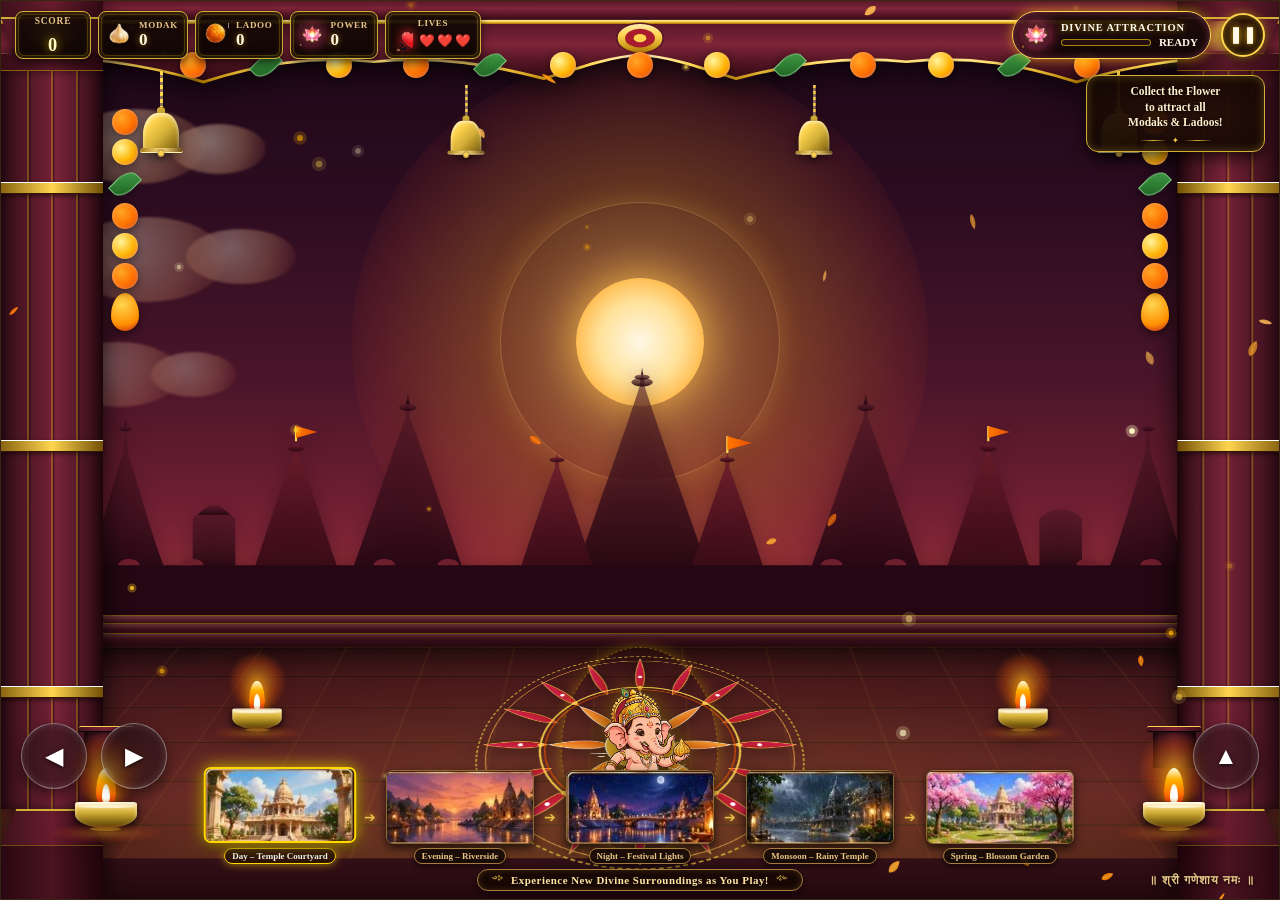
==== index.html @ de40b056 "Initial commit: Ganesh Ji - Modak Collector with authentic temple UI and 5 divine realms" ====
<!DOCTYPE html>
<html lang="en">
<head>
  <meta charset="UTF-8">
  <meta name="viewport" content="width=device-width, initial-scale=1.0, maximum-scale=1.0, user-scalable=no">
  <meta name="description" content="Ganesh Ji – Modak Collector. A devotional, culturally rich traditional Indian temple browser game.">
  <title>Ganesh Ji – Modak Collector</title>
  <link rel="stylesheet" href="css/style.css">
</head>
<body>

  <!-- ROOT GAME CONTAINER -->
  <div id="game-wrapper" class="game-wrapper">

    <!-- MAIN RESPONSIVE GAME VIEWPORT -->
    <main id="game-viewport" class="game-viewport" role="region" aria-label="Ganesh Ji Modak Collector Temple Environment">

      <!-- ==========================================
           LAYER 1: SACRED SKY & SOLAR GLOW
           ========================================== -->
      <div class="layer sky-layer" aria-hidden="true">
        <!-- Animated Solar Aura -->
        <div class="sun-aura"></div>
        <div class="sun-disc"></div>
        <div class="sun-halo"></div>
        <!-- Sacred Chandra (Moon) for Festival Night Mode -->
        <div class="moon-halo"></div>
        <div class="moon-disc"></div>
        <!-- Environment Ambient Overlays -->
        <div class="env-foliage-layer"></div>
        <div class="env-rain-layer"></div>
        <div class="sky-mist"></div>
      </div>

      <!-- ==========================================
           LAYER 2: SLOWLY DRIFTING CLOUDS
           ========================================== -->
      <div class="layer clouds-layer" aria-hidden="true">
        <div class="cloud cloud-1">
          <span class="cloud-puff puff-1"></span>
          <span class="cloud-puff puff-2"></span>
          <span class="cloud-puff puff-3"></span>
        </div>
        <div class="cloud cloud-2">
          <span class="cloud-puff puff-1"></span>
          <span class="cloud-puff puff-2"></span>
          <span class="cloud-puff puff-3"></span>
        </div>
        <div class="cloud cloud-3">
          <span class="cloud-puff puff-1"></span>
          <span class="cloud-puff puff-2"></span>
          <span class="cloud-puff puff-3"></span>
        </div>
      </div>

      <!-- ==========================================
           LAYER 3: DISTANT TEMPLE ARCHITECTURE
           ========================================== -->
      <div class="layer distant-architecture" aria-hidden="true">
        <!-- Far Sacred Mountains & Horizon Silhouette -->
        <svg class="distant-skyline-svg" viewBox="0 0 1200 320" preserveAspectRatio="none">
          <defs>
            <linearGradient id="farSpireGrad" x1="0%" y1="0%" x2="0%" y2="100%">
              <stop offset="0%" stop-color="#4a1525" stop-opacity="0.55"/>
              <stop offset="60%" stop-color="#360d1b" stop-opacity="0.75"/>
              <stop offset="100%" stop-color="#240712" stop-opacity="0.95"/>
            </linearGradient>
            <linearGradient id="midSpireGrad" x1="0%" y1="0%" x2="0%" y2="100%">
              <stop offset="0%" stop-color="#6e1d2c" stop-opacity="0.85"/>
              <stop offset="50%" stop-color="#4a101d" stop-opacity="0.92"/>
              <stop offset="100%" stop-color="#2d0811" stop-opacity="1"/>
            </linearGradient>
            <linearGradient id="flagGrad" x1="0%" y1="0%" x2="100%" y2="0%">
              <stop offset="0%" stop-color="#ff7700"/>
              <stop offset="100%" stop-color="#e65100"/>
            </linearGradient>
          </defs>

          <!-- Back Layer: Distant Temple Shikhara & Spire Horizon -->
          <g class="distant-spires-back" fill="url(#farSpireGrad)">
            <!-- Far Left Spire -->
            <path d="M 80,240 C 95,190 105,140 115,100 L 115,90 L 117,75 L 119,90 L 119,100 C 129,140 139,190 154,240 Z" />
            <ellipse cx="117" cy="73" rx="6" ry="3" />
            <path d="M 116,70 L 117,60 L 118,70 Z" />
            <!-- Small Chhatri Pavilion Far Left -->
            <path d="M 180,240 L 180,180 C 190,165 210,165 220,180 L 220,240 Z" />
            <path d="M 185,175 C 195,160 205,160 215,175 Z" />

            <!-- Far Center-Left Vimana Spire -->
            <path d="M 330,240 C 350,170 365,110 380,60 L 380,50 L 382,38 L 384,50 L 384,60 C 399,110 414,170 434,240 Z" />
            <ellipse cx="382" cy="48" rx="8" ry="4" />
            <path d="M 380,44 L 382,30 L 384,44 Z" />

            <!-- Grand Central Shikhara Silhouette (Towering in Distance) -->
            <path d="M 540,240 C 565,150 585,80 600,22 L 600,15 L 602,5 L 604,15 L 604,22 C 619,80 639,150 664,240 Z" />
            <!-- Kalasha finials on Central Spire -->
            <ellipse cx="602" cy="18" rx="10" ry="5" />
            <ellipse cx="602" cy="12" rx="7" ry="3" />
            <path d="M 601,9 L 602,0 L 603,9 Z" />

            <!-- Far Center-Right Vimana Spire -->
            <path d="M 760,240 C 780,170 795,110 810,60 L 810,50 L 812,38 L 814,50 L 814,60 C 829,110 844,170 864,240 Z" />
            <ellipse cx="812" cy="48" rx="8" ry="4" />
            <path d="M 810,44 L 812,30 L 814,44 Z" />

            <!-- Far Right Spire -->
            <path d="M 1040,240 C 1055,190 1065,140 1075,100 L 1075,90 L 1077,75 L 1079,90 L 1079,100 C 1089,140 1099,190 1114,240 Z" />
            <ellipse cx="1077" cy="73" rx="6" ry="3" />
            <!-- Small Chhatri Far Right -->
            <path d="M 975,240 L 975,180 C 985,165 1005,165 1015,180 L 1015,240 Z" />
          </g>

          <!-- Mid Layer: Mandir Towers, Chhatris & Fluttering Saffron Flags -->
          <g class="distant-spires-mid" fill="url(#midSpireGrad)">
            <!-- Left Mid Shikhara -->
            <path d="M 230,270 C 248,200 262,145 275,105 L 275,98 L 277,88 L 279,98 L 279,105 C 292,145 306,200 324,270 Z" />
            <ellipse cx="277" cy="96" rx="8" ry="4" />
            <!-- Left Flag Pole & Flag -->
            <line x1="277" y1="88" x2="277" y2="70" stroke="#ffd54f" stroke-width="2" />
            <path class="flag-flutter" d="M 277,70 L 297,77 L 277,84 Z" fill="url(#flagGrad)" />

            <!-- Mid Central Twin Shikhara Left -->
            <path d="M 480,270 C 495,210 508,160 520,120 L 520,112 L 522,102 L 524,112 L 524,120 C 536,160 549,210 564,270 Z" />
            <ellipse cx="522" cy="110" rx="7" ry="3" />

            <!-- Mid Central Twin Shikhara Right -->
            <path d="M 640,270 C 655,210 668,160 680,120 L 680,112 L 682,102 L 684,112 L 684,120 C 696,160 709,210 724,270 Z" />
            <ellipse cx="682" cy="110" rx="7" ry="3" />
            <!-- Center Flag Pole & Flag -->
            <line x1="682" y1="102" x2="682" y2="82" stroke="#ffd54f" stroke-width="2" />
            <path class="flag-flutter" d="M 682,82 L 705,90 L 682,98 Z" fill="url(#flagGrad)" />

            <!-- Right Mid Shikhara -->
            <path d="M 880,270 C 898,200 912,145 925,105 L 925,98 L 927,88 L 929,98 L 929,105 C 942,145 956,200 974,270 Z" />
            <ellipse cx="927" cy="96" rx="8" ry="4" />
            <!-- Right Flag Pole & Flag -->
            <line x1="927" y1="88" x2="927" y2="70" stroke="#ffd54f" stroke-width="2" />
            <path class="flag-flutter" d="M 927,70 L 947,77 L 927,84 Z" fill="url(#flagGrad)" />

            <!-- Connecting Terrace Balustrade & Arched Walls -->
            <rect x="0" y="235" width="1200" height="85" fill="#240712" />
            <!-- Arched cutouts in terrace wall -->
            <path d="M 50,235 C 50,225 70,225 70,235 Z M 110,235 C 110,225 130,225 130,235 Z M 170,235 C 170,225 190,225 190,235 Z M 350,235 C 350,225 370,225 370,235 Z M 410,235 C 410,225 430,225 430,235 Z M 770,235 C 770,225 790,225 790,235 Z M 830,235 C 830,225 850,225 850,235 Z M 1010,235 C 1010,225 1030,225 1030,235 Z M 1070,235 C 1070,225 1090,225 1090,235 Z" fill="#6e1d2c" />
          </g>
        </svg>
      </div>

      <!-- ==========================================
           LAYER 4 & 5: TEMPLE COURTYARD FLOOR & RANGOLI
           ========================================== -->
      <div class="layer courtyard-layer" aria-hidden="true">
        <!-- Mandapa Stepped Terrace Base -->
        <div class="courtyard-terrace">
          <div class="terrace-step step-top"></div>
          <div class="terrace-step step-mid"></div>
          <div class="terrace-step step-bottom"></div>
        </div>

        <!-- Courtyard Stone Floor with Perspective -->
        <div class="courtyard-floor">
          <div class="stone-tiles-perspective">
            <div class="stone-grid-lines"></div>
            <div class="stone-glow-ambient"></div>
            <div class="env-water-reflection"></div>
          </div>

          <!-- LAYER 5: TRADITIONAL SYMMETRICAL RANGOLI -->
          <div class="rangoli-container">
            <svg class="rangoli-svg" viewBox="0 0 500 500" preserveAspectRatio="xMidYMid meet">
              <defs>
                <linearGradient id="goldPetalGrad" x1="0%" y1="0%" x2="100%" y2="100%">
                  <stop offset="0%" stop-color="#ffd54f"/>
                  <stop offset="100%" stop-color="#ff9800"/>
                </linearGradient>
                <linearGradient id="kumkumGrad" x1="0%" y1="0%" x2="100%" y2="100%">
                  <stop offset="0%" stop-color="#e91e63"/>
                  <stop offset="100%" stop-color="#b71c1c"/>
                </linearGradient>
                <linearGradient id="saffronGrad" x1="0%" y1="0%" x2="100%" y2="100%">
                  <stop offset="0%" stop-color="#ffb74d"/>
                  <stop offset="100%" stop-color="#e65100"/>
                </linearGradient>
              </defs>

              <!-- Outermost Flourish Border Ring -->
              <circle cx="250" cy="250" r="235" fill="none" stroke="#d4af37" stroke-width="2.5" stroke-dasharray="6,4" opacity="0.85"/>
              <circle cx="250" cy="250" r="222" fill="none" stroke="#ffb74d" stroke-width="1.5" opacity="0.75"/>

              <!-- Outer 16 Sacred Lotus Petals -->
              <g id="outer-petals" fill="url(#kumkumGrad)" stroke="#ffd54f" stroke-width="1.2" opacity="0.9">
                <path d="M 250,22 C 240,65 240,95 250,115 C 260,95 260,65 250,22 Z" />
                <path d="M 250,22 C 240,65 240,95 250,115 C 260,95 260,65 250,22 Z" transform="rotate(22.5 250 250)" />
                <path d="M 250,22 C 240,65 240,95 250,115 C 260,95 260,65 250,22 Z" transform="rotate(45 250 250)" />
                <path d="M 250,22 C 240,65 240,95 250,115 C 260,95 260,65 250,22 Z" transform="rotate(67.5 250 250)" />
                <path d="M 250,22 C 240,65 240,95 250,115 C 260,95 260,65 250,22 Z" transform="rotate(90 250 250)" />
                <path d="M 250,22 C 240,65 240,95 250,115 C 260,95 260,65 250,22 Z" transform="rotate(112.5 250 250)" />
                <path d="M 250,22 C 240,65 240,95 250,115 C 260,95 260,65 250,22 Z" transform="rotate(135 250 250)" />
                <path d="M 250,22 C 240,65 240,95 250,115 C 260,95 260,65 250,22 Z" transform="rotate(157.5 250 250)" />
                <path d="M 250,22 C 240,65 240,95 250,115 C 260,95 260,65 250,22 Z" transform="rotate(180 250 250)" />
                <path d="M 250,22 C 240,65 240,95 250,115 C 260,95 260,65 250,22 Z" transform="rotate(202.5 250 250)" />
                <path d="M 250,22 C 240,65 240,95 250,115 C 260,95 260,65 250,22 Z" transform="rotate(225 250 250)" />
                <path d="M 250,22 C 240,65 240,95 250,115 C 260,95 260,65 250,22 Z" transform="rotate(247.5 250 250)" />
                <path d="M 250,22 C 240,65 240,95 250,115 C 260,95 260,65 250,22 Z" transform="rotate(270 250 250)" />
                <path d="M 250,22 C 240,65 240,95 250,115 C 260,95 260,65 250,22 Z" transform="rotate(292.5 250 250)" />
                <path d="M 250,22 C 240,65 240,95 250,115 C 260,95 260,65 250,22 Z" transform="rotate(315 250 250)" />
                <path d="M 250,22 C 240,65 240,95 250,115 C 260,95 260,65 250,22 Z" transform="rotate(337.5 250 250)" />
              </g>

              <!-- Intermediate Golden Decorative Ring -->
              <circle cx="250" cy="250" r="145" fill="none" stroke="#ffd54f" stroke-width="3" opacity="0.9"/>
              <circle cx="250" cy="250" r="138" fill="none" stroke="#e65100" stroke-width="2" opacity="0.8"/>

              <!-- Saffron Diamond Accents on Ring -->
              <g fill="#ffd54f" opacity="0.85">
                <polygon points="250,100 255,106 250,112 245,106" />
                <polygon points="250,100 255,106 250,112 245,106" transform="rotate(45 250 250)" />
                <polygon points="250,100 255,106 250,112 245,106" transform="rotate(90 250 250)" />
                <polygon points="250,100 255,106 250,112 245,106" transform="rotate(135 250 250)" />
                <polygon points="250,100 255,106 250,112 245,106" transform="rotate(180 250 250)" />
                <polygon points="250,100 255,106 250,112 245,106" transform="rotate(225 250 250)" />
                <polygon points="250,100 255,106 250,112 245,106" transform="rotate(270 250 250)" />
                <polygon points="250,100 255,106 250,112 245,106" transform="rotate(315 250 250)" />
              </g>

              <!-- Inner 8 Saffron Petals -->
              <g id="inner-petals" fill="url(#saffronGrad)" stroke="#fff" stroke-width="1.2" opacity="0.95">
                <path d="M 250,118 C 238,155 238,190 250,205 C 262,190 262,155 250,118 Z" />
                <path d="M 250,118 C 238,155 238,190 250,205 C 262,190 262,155 250,118 Z" transform="rotate(45 250 250)" />
                <path d="M 250,118 C 238,155 238,190 250,205 C 262,190 262,155 250,118 Z" transform="rotate(90 250 250)" />
                <path d="M 250,118 C 238,155 238,190 250,205 C 262,190 262,155 250,118 Z" transform="rotate(135 250 250)" />
                <path d="M 250,118 C 238,155 238,190 250,205 C 262,190 262,155 250,118 Z" transform="rotate(180 250 250)" />
                <path d="M 250,118 C 238,155 238,190 250,205 C 262,190 262,155 250,118 Z" transform="rotate(225 250 250)" />
                <path d="M 250,118 C 238,155 238,190 250,205 C 262,190 262,155 250,118 Z" transform="rotate(270 250 250)" />
                <path d="M 250,118 C 238,155 238,190 250,205 C 262,190 262,155 250,118 Z" transform="rotate(315 250 250)" />
              </g>

              <!-- Central Mandala Core -->
              <circle cx="250" cy="250" r="50" fill="url(#goldPetalGrad)" stroke="#fff" stroke-width="1.8"/>
              <circle cx="250" cy="250" r="32" fill="#b71c1c" stroke="#ffd54f" stroke-width="1.5"/>
              <circle cx="250" cy="250" r="16" fill="#ffd54f" stroke="#fff" stroke-width="1.2"/>
              <!-- Sacred Central Bindu -->
              <circle cx="250" cy="250" r="6" fill="#b71c1c" />

              <!-- Decorative Concentric Sacred Rice Powder Dots (Bindus) -->
              <g fill="#fff" opacity="0.95">
                <circle cx="250" cy="76" r="3.5" />
                <circle cx="250" cy="76" r="3.5" transform="rotate(45 250 250)" />
                <circle cx="250" cy="76" r="3.5" transform="rotate(90 250 250)" />
                <circle cx="250" cy="76" r="3.5" transform="rotate(135 250 250)" />
                <circle cx="250" cy="76" r="3.5" transform="rotate(180 250 250)" />
                <circle cx="250" cy="76" r="3.5" transform="rotate(225 250 250)" />
                <circle cx="250" cy="76" r="3.5" transform="rotate(270 250 250)" />
                <circle cx="250" cy="76" r="3.5" transform="rotate(315 250 250)" />
              </g>
            </svg>
          </div>
        </div>
      </div>

      <!-- ==========================================
           LAYER 6, 7 & 8: TEMPLE FOREGROUND FRAME
           (PILLARS, CUSPED ARCH, DIYAS, GARLANDS, BELLS)
           ========================================== -->
      <div class="layer temple-frame" aria-hidden="true">

        <!-- GRAND CUSPED TORANA ARCH (TOP ENTRANCE) -->
        <div class="torana-arch-container">
          <svg class="torana-svg" viewBox="0 0 1200 160" preserveAspectRatio="none">
            <defs>
              <linearGradient id="stoneArchGrad" x1="0%" y1="0%" x2="0%" y2="100%">
                <stop offset="0%" stop-color="#5a1828"/>
                <stop offset="35%" stop-color="#7e2439"/>
                <stop offset="70%" stop-color="#4e1320"/>
                <stop offset="100%" stop-color="#2a0812"/>
              </linearGradient>
              <linearGradient id="goldCarvingGrad" x1="0%" y1="0%" x2="0%" y2="100%">
                <stop offset="0%" stop-color="#ffecb3"/>
                <stop offset="40%" stop-color="#ffd54f"/>
                <stop offset="100%" stop-color="#b27b00"/>
              </linearGradient>
            </defs>

            <!-- Top Arch Beam & Moulding -->
            <rect x="0" y="0" width="1200" height="32" fill="url(#stoneArchGrad)" />
            <rect x="0" y="28" width="1200" height="6" fill="url(#goldCarvingGrad)" />

            <!-- Traditional Indian Cusped / Multi-Foil Arch Profile -->
            <path d="M 0,34 L 1200,34 L 1200,80 
                     C 1120,80 1060,95 1010,120 
                     C 960,95 910,80 850,90 
                     C 790,80 740,95 690,115 
                     C 650,95 625,82 600,80 
                     C 575,82 550,95 510,115 
                     C 460,95 410,80 350,90 
                     C 290,80 240,95 190,120 
                     C 140,95 80,80 0,80 Z" 
                  fill="url(#stoneArchGrad)" />

            <!-- Gold Inlay Border along Arch Curve -->
            <path d="M 0,80 
                     C 80,80 140,95 190,120 
                     C 240,95 290,80 350,90 
                     C 410,80 460,95 510,115 
                     C 550,95 575,82 600,80 
                     C 625,82 650,95 690,115 
                     C 740,95 790,80 850,90 
                     C 910,80 960,95 1010,120 
                     C 1060,95 1120,80 1200,80" 
                  fill="none" stroke="url(#goldCarvingGrad)" stroke-width="4" stroke-linecap="round"/>

            <!-- Center Arch Medallion / Keystoned Lotus -->
            <circle cx="600" cy="55" r="22" fill="url(#goldCarvingGrad)" stroke="#5a1828" stroke-width="2"/>
            <circle cx="600" cy="55" r="14" fill="#a81c2d" />
            <circle cx="600" cy="55" r="6" fill="#ffd54f" />
          </svg>
        </div>

        <!-- LEFT CARVED TEMPLE PILLAR -->
        <aside class="temple-pillar pillar-left">
          <div class="pillar-capital">
            <div class="capital-tier tier-top"></div>
            <div class="capital-tier tier-bracket">
              <span class="bracket-carving"></span>
            </div>
            <div class="capital-tier tier-moulding"></div>
          </div>
          <div class="pillar-shaft">
            <div class="flute-line f-1"></div>
            <div class="flute-line f-2"></div>
            <div class="flute-line f-3"></div>
            <div class="carved-band band-top"></div>
            <div class="carved-band band-mid"></div>
            <div class="carved-band band-bottom"></div>
          </div>
          <div class="pillar-base">
            <div class="base-tier tier-stepped"></div>
            <div class="base-tier tier-plinth"></div>
          </div>
        </aside>

        <!-- RIGHT CARVED TEMPLE PILLAR -->
        <aside class="temple-pillar pillar-right">
          <div class="pillar-capital">
            <div class="capital-tier tier-top"></div>
            <div class="capital-tier tier-bracket">
              <span class="bracket-carving"></span>
            </div>
            <div class="capital-tier tier-moulding"></div>
          </div>
          <div class="pillar-shaft">
            <div class="flute-line f-1"></div>
            <div class="flute-line f-2"></div>
            <div class="flute-line f-3"></div>
            <div class="carved-band band-top"></div>
            <div class="carved-band band-mid"></div>
            <div class="carved-band band-bottom"></div>
          </div>
          <div class="pillar-base">
            <div class="base-tier tier-stepped"></div>
            <div class="base-tier tier-plinth"></div>
          </div>
        </aside>

        <!-- ==========================================
             LAYER 7: MARIGOLD GARLANDS (GENDA PHOOL TORAN)
             ========================================== -->
        <div class="garlands-container">
          <!-- Center Top Swag Garland -->
          <div class="garland-swag swag-center">
            <div class="flower-node flower-orange"></div>
            <div class="flower-node flower-leaf"></div>
            <div class="flower-node flower-yellow"></div>
            <div class="flower-node flower-orange"></div>
            <div class="flower-node flower-leaf"></div>
            <div class="flower-node flower-yellow"></div>
            <div class="flower-node flower-orange"></div>
            <div class="flower-node flower-yellow"></div>
            <div class="flower-node flower-leaf"></div>
            <div class="flower-node flower-orange"></div>
            <div class="flower-node flower-yellow"></div>
            <div class="flower-node flower-leaf"></div>
            <div class="flower-node flower-orange"></div>
          </div>

          <!-- Left Torana Drop Garland -->
          <div class="garland-drop drop-left">
            <div class="flower-node flower-orange"></div>
            <div class="flower-node flower-yellow"></div>
            <div class="flower-node flower-leaf"></div>
            <div class="flower-node flower-orange"></div>
            <div class="flower-node flower-yellow"></div>
            <div class="flower-node flower-orange"></div>
            <div class="flower-pendant"></div>
          </div>

          <!-- Right Torana Drop Garland -->
          <div class="garland-drop drop-right">
            <div class="flower-node flower-orange"></div>
            <div class="flower-node flower-yellow"></div>
            <div class="flower-node flower-leaf"></div>
            <div class="flower-node flower-orange"></div>
            <div class="flower-node flower-yellow"></div>
            <div class="flower-node flower-orange"></div>
            <div class="flower-pendant"></div>
          </div>
        </div>

        <!-- ==========================================
             LAYER 8: SWINGING TEMPLE BELLS (GHANTI)
             ========================================== -->
        <div class="bells-container">
          <div class="temple-bell bell-left">
            <div class="bell-chain"></div>
            <div class="bell-hook"></div>
            <div class="bell-body">
              <div class="bell-rim"></div>
              <div class="bell-clapper"></div>
            </div>
          </div>

          <div class="temple-bell bell-center-left">
            <div class="bell-chain"></div>
            <div class="bell-hook"></div>
            <div class="bell-body">
              <div class="bell-rim"></div>
              <div class="bell-clapper"></div>
            </div>
          </div>

          <div class="temple-bell bell-center-right">
            <div class="bell-chain"></div>
            <div class="bell-hook"></div>
            <div class="bell-body">
              <div class="bell-rim"></div>
              <div class="bell-clapper"></div>
            </div>
          </div>

          <div class="temple-bell bell-right">
            <div class="bell-chain"></div>
            <div class="bell-hook"></div>
            <div class="bell-body">
              <div class="bell-rim"></div>
              <div class="bell-clapper"></div>
            </div>
          </div>
        </div>

        <!-- ==========================================
             LAYER 6: TRADITIONAL BRASS DIYAS
             ========================================== -->
        <div class="diyas-container">
          <!-- Left Foreground Diya on Stone Pedestal -->
          <div class="diya-group diya-left-front">
            <div class="stone-pedestal">
              <div class="pedestal-cap"></div>
              <div class="pedestal-body"></div>
            </div>
            <div class="brass-diya">
              <div class="diya-flame-wrap">
                <div class="diya-glow"></div>
                <div class="diya-flame">
                  <div class="flame-core"></div>
                </div>
              </div>
              <div class="diya-body">
                <div class="diya-rim"></div>
                <div class="diya-base"></div>
              </div>
              <div class="diya-light-reflection"></div>
            </div>
          </div>

          <!-- Left Midground Courtyard Diya -->
          <div class="diya-group diya-left-mid">
            <div class="brass-diya diya-small">
              <div class="diya-flame-wrap">
                <div class="diya-glow"></div>
                <div class="diya-flame">
                  <div class="flame-core"></div>
                </div>
              </div>
              <div class="diya-body">
                <div class="diya-rim"></div>
                <div class="diya-base"></div>
              </div>
              <div class="diya-light-reflection"></div>
            </div>
          </div>

          <!-- Right Midground Courtyard Diya -->
          <div class="diya-group diya-right-mid">
            <div class="brass-diya diya-small">
              <div class="diya-flame-wrap">
                <div class="diya-glow"></div>
                <div class="diya-flame">
                  <div class="flame-core"></div>
                </div>
              </div>
              <div class="diya-body">
                <div class="diya-rim"></div>
                <div class="diya-base"></div>
              </div>
              <div class="diya-light-reflection"></div>
            </div>
          </div>

          <!-- Right Foreground Diya on Stone Pedestal -->
          <div class="diya-group diya-right-front">
            <div class="stone-pedestal">
              <div class="pedestal-cap"></div>
              <div class="pedestal-body"></div>
            </div>
            <div class="brass-diya">
              <div class="diya-flame-wrap">
                <div class="diya-glow"></div>
                <div class="diya-flame">
                  <div class="flame-core"></div>
                </div>
              </div>
              <div class="diya-body">
                <div class="diya-rim"></div>
                <div class="diya-base"></div>
              </div>
              <div class="diya-light-reflection"></div>
            </div>
          </div>
        </div>

      </div>

      <!-- ==========================================
           GAME ARENA: GANESH JI PLAYABLE CHARACTER
           ========================================== -->
      <section id="game-arena" class="game-arena" aria-label="Play Field for Ganesh Ji and Modaks">
        <!-- MODAKS CONTAINER (FALLING ITEMS) -->
        <div id="modaks-container" class="modaks-container" aria-label="Falling Modaks"></div>

        <!-- LADOOS CONTAINER (STEP 3) -->
        <div id="ladoos-container" class="ladoos-container" aria-label="Falling Ladoos"></div>

        <!-- DIVINE FLOWERS CONTAINER (STEP 3) -->
        <div id="flowers-container" class="flowers-container" aria-label="Divine Flowers"></div>

        <!-- MATKA OBSTACLES CONTAINER (STEP 3) -->
        <div id="matkas-container" class="matkas-container" aria-label="Falling Matka Obstacles"></div>

        <!-- COLLECTION & SCORE EFFECTS CONTAINER -->
        <div id="effects-container" class="effects-container" aria-hidden="true"></div>

        <!-- GANESH JI PLAYABLE CHARACTER (LOCAL IMAGE ASSET) -->
        <div id="ganesh-player" class="ganesh-player power-stage-1 is-idle" role="img" aria-label="Lord Ganesh Ji character">
          <!-- Sacred Ground Yantra Floor Projection (User Interface Alignment) -->
          <div id="player-ground-mandala" class="player-ground-mandala" aria-hidden="true">
            <svg class="ground-yantra-svg" viewBox="0 0 200 200">
              <defs>
                <linearGradient id="yantraGold" x1="0%" y1="0%" x2="100%" y2="100%">
                  <stop offset="0%" stop-color="#ffd54f"/>
                  <stop offset="50%" stop-color="#ffb300"/>
                  <stop offset="100%" stop-color="#ff8f00"/>
                </linearGradient>
              </defs>
              <circle cx="100" cy="100" r="92" fill="none" stroke="url(#yantraGold)" stroke-width="2.5" stroke-dasharray="4,3"/>
              <circle cx="100" cy="100" r="82" fill="none" stroke="#ffe082" stroke-width="1.8"/>
              <g stroke="url(#yantraGold)" stroke-width="1.5" fill="none" opacity="0.9">
                <polygon points="100,22 178,145 22,145"/>
                <polygon points="100,178 178,55 22,55"/>
                <polygon points="155,45 155,155 45,100"/>
                <polygon points="45,45 45,155 155,100"/>
              </g>
              <circle cx="100" cy="100" r="48" fill="none" stroke="#ffd54f" stroke-width="2"/>
              <circle cx="100" cy="100" r="26" fill="rgba(255, 179, 0, 0.25)" stroke="#fff" stroke-width="1.5"/>
              <circle cx="100" cy="100" r="8" fill="#ffd54f"/>
            </svg>
          </div>
          <!-- Golden Sparkle Ring Aura -->
          <div id="player-sparkle-ring" class="player-sparkle-ring" aria-hidden="true"></div>
          <!-- Step 3 Sacred Divine Power Aura Layer -->
          <div id="ganesh-divine-aura" class="ganesh-divine-aura" aria-hidden="true"></div>
          <!-- Step 3 Divine Flower Attraction Ring -->
          <div id="ganesh-flower-aura" class="ganesh-flower-aura is-hidden" aria-hidden="true"></div>

          <img
            id="ganesh-image"
            src="assets/ganesh-ji.png"
            alt="Ganesh Ji"
            class="ganesh-player-image"
            draggable="false"
          >
        </div>
      </section>

      <!-- ==========================================
           LAYER 9: ATMOSPHERIC PARTICLES CANVAS
           (GOLDEN SACRED DUST & DRIFTING MARIGOLD PETALS)
           ========================================== -->
      <canvas id="particle-canvas" class="particle-canvas" aria-hidden="true"></canvas>

      <!-- ==========================================
           TEMPORARY CELEBRATION / POWER AWAKENED BANNER (STEP 3)
           ========================================== -->
      <div id="hud-power-banner" class="hud-power-banner is-hidden" role="status" aria-live="polite">
        <span class="power-banner-sparkle" aria-hidden="true">✨</span>
        <span id="hud-power-banner-text" class="power-banner-text">POWER AWAKENED</span>
        <span class="power-banner-sparkle" aria-hidden="true">✨</span>
      </div>

      <!-- ==========================================
           DIVINE ENVIRONMENT TRANSITION TOAST BANNER (STEP 8-10)
           ========================================== -->
      <div id="hud-env-banner" class="hud-env-banner is-hidden" role="status" aria-live="polite">
        <span class="env-banner-sub">✨ NEW DIVINE SURROUNDING ✨</span>
        <h2 id="hud-env-banner-title" class="env-banner-title">LOTUS LAKE</h2>
      </div>

      <!-- ==========================================
           TOUCH CONTROLS FOR MOBILE / TABLET / INTERACTIVE
           ========================================== -->
      <nav id="touch-controls" class="touch-controls" aria-label="Game Movement Controls">
        <div class="touch-controls-group-left">
          <button type="button" id="btn-touch-left" class="touch-glass-btn" aria-label="Move Ganesh Ji Left">
            <span class="touch-triangle-arrow">◀</span>
          </button>
          <button type="button" id="btn-touch-right" class="touch-glass-btn" aria-label="Move Ganesh Ji Right">
            <span class="touch-triangle-arrow">▶</span>
          </button>
        </div>
        <div class="touch-controls-group-right">
          <button type="button" id="btn-touch-action" class="touch-glass-btn touch-action-btn" aria-label="Divine Action / Boost">
            <span class="touch-triangle-arrow">▲</span>
          </button>
        </div>
      </nav>

      <!-- ==========================================
           EXACT TOP HUD OVERLAY (USER INTERFACE ALIGNMENT)
           ========================================== -->
      <header class="hud-overlay" role="banner">
        <!-- TOP ROW CONTAINER -->
        <div class="hud-top-strip">
          <!-- 5-CARD CLUSTER (LEFT) -->
          <div class="hud-cards-row">
            <!-- 1. SCORE CARD -->
            <div class="hud-card hud-card-score hud-score-badge" aria-label="Score">
              <span class="hud-card-label">SCORE</span>
              <span id="hud-score" class="hud-card-value">0</span>
            </div>

            <!-- 2. MODAK CARD -->
            <div class="hud-card hud-card-modak hud-modak-badge" aria-label="Modaks Collected">
              <img src="assets/icon_modak.png" alt="Modak" class="hud-card-icon">
              <div class="hud-card-text">
                <span class="hud-card-label">MODAK</span>
                <span id="hud-modak-count" class="hud-card-value">0</span>
              </div>
            </div>

            <!-- 3. LADOO CARD -->
            <div class="hud-card hud-card-ladoo" id="hud-ladoo-badge" aria-label="Ladoos Collected">
              <img src="assets/icon_ladoo.png" alt="Ladoo" class="hud-card-icon">
              <div class="hud-card-text">
                <span class="hud-card-label">LADOO</span>
                <span id="hud-ladoo-count" class="hud-card-value">0</span>
              </div>
            </div>

            <!-- 4. POWER CARD -->
            <div class="hud-card hud-card-power" id="hud-power-badge" aria-label="Devotional Power">
              <img src="assets/icon_lotus.png" alt="Power Lotus" class="hud-card-icon hud-lotus-icon">
              <div class="hud-card-text">
                <span class="hud-card-label">POWER</span>
                <span id="hud-power-count" class="hud-card-value">0</span>
              </div>
            </div>

            <!-- 5. LIVES CARD -->
            <div class="hud-card hud-card-lives" id="hud-lives-badge" aria-label="Lives Remaining">
              <span class="hud-card-label lives-label">LIVES</span>
              <div class="hud-lives-row">
                <img src="assets/icon_heart_big.png" alt="Heart" class="hud-card-icon hud-heart-big">
                <span id="hud-lives-hearts" class="hud-lives-hearts" aria-hidden="true">
                  <span class="heart-icon active">❤️</span>
                  <span class="heart-icon active">❤️</span>
                  <span class="heart-icon active">❤️</span>
                </span>
                <span id="hud-lives-count" class="hud-lives-num is-sr-only">3</span>
              </div>
            </div>
          </div>

          <!-- RIGHT ACTIONS & POWER PILL -->
          <div class="hud-right-group">
            <!-- DIVINE ATTRACTION CAPSULE -->
            <div id="hud-effect-flower" class="hud-attraction-capsule" aria-label="Divine Attraction Active">
              <div class="capsule-lotus-wrap">
                <img src="assets/icon_lotus.png" alt="Divine Lotus" class="capsule-lotus-img">
              </div>
              <div class="capsule-info">
                <span class="capsule-label">DIVINE ATTRACTION</span>
                <div class="capsule-meter-row">
                  <div class="flower-progress-track">
                    <div id="hud-flower-progress" class="flower-progress-bar" style="width: 100%;"></div>
                  </div>
                  <span id="hud-flower-timer" class="capsule-time">5.4s</span>
                </div>
              </div>
            </div>

            <!-- CIRCULAR PAUSE BUTTON -->
            <button type="button" class="hud-circle-pause-btn" id="hud-pause-btn" aria-label="Pause Game">
              <span class="pause-glyph" aria-hidden="true">❚❚</span>
            </button>
          </div>
        </div>

        <!-- UPPER RIGHT GUIDANCE TIP PLAQUE -->
        <aside id="hud-tip-scroll" class="hud-tip-scroll" aria-label="Game Guidance Tip">
          <div class="tip-scroll-frame">
            <p class="tip-content">
              Collect the Flower<br>
              to attract all<br>
              Modaks & Ladoos!
            </p>
            <div class="tip-filigree-divider" aria-hidden="true">
              <span class="filigree-line"></span>
              <span class="filigree-gem">✦</span>
              <span class="filigree-line"></span>
            </div>
          </div>
        </aside>

        <!-- BACKWARD COMPATIBILITY LAYER (All existing IDs retained with zero layout impact) -->
        <div class="hud-compat-layer is-sr-only" aria-hidden="true">
          <div id="hud-env-badge"><span id="hud-env-icon">🛕</span><span id="hud-env-name">Temple Courtyard</span></div>
          <div id="hud-level-badge"><span id="hud-level-value">1</span></div>
          <div id="hud-timer-badge"><span id="hud-timer-value">60</span></div>
          <div id="hud-combo-badge"><span id="hud-combo-value">—</span></div>
          <div id="hud-power-fill"></div>
          <span id="hud-power-tier">Peaceful</span>
          <div id="hud-effects-tray">
            <div id="hud-effect-swift"><span id="hud-swift-timer">5s</span></div>
            <div id="hud-effect-magnet"><span id="hud-magnet-timer">6s</span></div>
          </div>
        </div>
      </header>

      <!-- ==========================================
           LEVEL COMPLETE TRANSITION MODAL (STEP 8)
           ========================================== -->
      <div id="level-complete-modal" class="level-complete-modal is-hidden" role="dialog" aria-modal="true" aria-labelledby="level-complete-title" aria-describedby="level-complete-desc">
        <div class="modal-backdrop" aria-hidden="true"></div>
        <div class="modal-card">
          <div class="modal-garland" aria-hidden="true"></div>
          <div class="modal-shlok">॥ शुभ लाभ ॥</div>
          <h2 id="level-complete-title" class="modal-title">LEVEL 1 COMPLETE</h2>
          <p id="level-complete-desc" class="modal-subtitle">Ganesh Ji accepts your offering with divine blessings</p>

          <div class="level-complete-stats">
            <div class="level-stat-box">
              <div class="css-modak-icon modal-modak-icon" aria-hidden="true">
                <span class="modak-point"></span>
                <span class="modak-groove g-1"></span>
                <span class="modak-groove g-2"></span>
              </div>
              <div class="level-stat-info">
                <span class="stat-label">Modaks Collected</span>
                <span id="level-complete-modaks" class="stat-value">10</span>
              </div>
            </div>

            <div class="level-next-card">
              <span class="next-label">Next:</span>
              <span id="level-complete-next" class="next-level-name">Level 2</span>
              <span id="level-complete-target-text" class="next-target-text">(Target: 15 Modaks)</span>
            </div>
          </div>

          <div class="modal-actions">
            <button type="button" id="btn-level-continue" class="btn-level-continue" aria-label="Continue to Next Level">
              <span class="btn-symbol">🪔</span>
              <span class="btn-text">CONTINUE</span>
              <span class="btn-symbol">🪔</span>
            </button>
          </div>
        </div>
      </div>

      <!-- ==========================================
           GAME COMPLETE / MODAK SEVA COMPLETE MODAL (STEP 5 & 6)
           ========================================== -->
      <div id="game-over-modal" class="game-over-modal is-hidden" role="dialog" aria-modal="true" aria-labelledby="game-over-title" aria-describedby="game-over-desc">
        <div class="modal-backdrop" aria-hidden="true"></div>
        <div class="modal-card">
          <div class="modal-garland" aria-hidden="true"></div>
          <div class="modal-shlok">॥ ॐ श्री गणेशाय नमः ॥</div>
          <h2 id="game-over-title" class="modal-title">Your Modak Seva is Complete</h2>
          <p id="game-over-desc" class="modal-subtitle">Ganesh Ji is pleased with your devotional offering!</p>

          <div class="modal-stats-grid">
            <div class="modal-stat-card">
              <div class="css-modak-icon modal-modak-icon" aria-hidden="true">
                <span class="modak-point"></span>
                <span class="modak-groove g-1"></span>
                <span class="modak-groove g-2"></span>
              </div>
              <span class="stat-label">Modaks Offered</span>
              <span id="modal-final-modaks" class="stat-value">0</span>
            </div>

            <div class="modal-stat-card">
              <span class="stat-sparkle-icon" aria-hidden="true">✨</span>
              <span class="stat-label">Devotional Score</span>
              <span id="modal-final-score" class="stat-value">0</span>
            </div>

            <div class="modal-stat-card">
              <span class="stat-combo-icon" aria-hidden="true">🔥</span>
              <span class="stat-label">Max Streak</span>
              <span id="modal-final-combo" class="stat-value">×0</span>
            </div>

            <div class="modal-stat-card">
              <div class="css-ladoo-icon modal-ladoo-icon" aria-hidden="true"></div>
              <span class="stat-label">Ladoos Offered</span>
              <span id="modal-final-ladoos" class="stat-value">0</span>
            </div>

            <div class="modal-stat-card">
              <span class="stat-sparkle-icon" aria-hidden="true">⚜️</span>
              <span class="stat-label">Devotional Power</span>
              <span id="modal-final-power" class="stat-value">0</span>
            </div>
          </div>

          <div class="modal-actions">
            <button type="button" id="btn-play-again" class="btn-play-again" aria-label="Play Again and Offer More Modaks">
              <span class="btn-symbol">🪔</span>
              <span class="btn-text">PLAY AGAIN</span>
              <span class="btn-symbol">🪔</span>
            </button>
          </div>
        </div>
      </div>

      <!-- ==========================================
           BOTTOM JOURNEY TIMELINE TRACK (EXACT INTERFACE ALIGNMENT)
           ========================================== -->
      <section id="realms-timeline-bar" class="realms-timeline-bar" aria-label="Divine Environments Journey Track">
        <div class="timeline-cards-track">
          <!-- 1. DAY -->
          <div id="timeline-realm-0" class="timeline-realm-card is-active" aria-label="Day – Temple Courtyard">
            <div class="timeline-thumb-box">
              <img src="assets/env_day.jpg" alt="Day – Temple Courtyard" class="timeline-thumb-img">
            </div>
            <span class="timeline-card-pill">Day – Temple Courtyard</span>
          </div>

          <span class="timeline-flow-arrow" aria-hidden="true">➔</span>

          <!-- 2. EVENING -->
          <div id="timeline-realm-1" class="timeline-realm-card" aria-label="Evening – Riverside">
            <div class="timeline-thumb-box">
              <img src="assets/env_evening.jpg" alt="Evening – Riverside" class="timeline-thumb-img">
            </div>
            <span class="timeline-card-pill">Evening – Riverside</span>
          </div>

          <span class="timeline-flow-arrow" aria-hidden="true">➔</span>

          <!-- 3. NIGHT -->
          <div id="timeline-realm-2" class="timeline-realm-card" aria-label="Night – Festival Lights">
            <div class="timeline-thumb-box">
              <img src="assets/env_night.jpg" alt="Night – Festival Lights" class="timeline-thumb-img">
            </div>
            <span class="timeline-card-pill">Night – Festival Lights</span>
          </div>

          <span class="timeline-flow-arrow" aria-hidden="true">➔</span>

          <!-- 4. MONSOON -->
          <div id="timeline-realm-3" class="timeline-realm-card" aria-label="Monsoon – Rainy Temple">
            <div class="timeline-thumb-box">
              <img src="assets/env_monsoon.jpg" alt="Monsoon – Rainy Temple" class="timeline-thumb-img">
            </div>
            <span class="timeline-card-pill">Monsoon – Rainy Temple</span>
          </div>

          <span class="timeline-flow-arrow" aria-hidden="true">➔</span>

          <!-- 5. SPRING -->
          <div id="timeline-realm-4" class="timeline-realm-card" aria-label="Spring – Blossom Garden">
            <div class="timeline-thumb-box">
              <img src="assets/env_spring.jpg" alt="Spring – Blossom Garden" class="timeline-thumb-img">
            </div>
            <span class="timeline-card-pill">Spring – Blossom Garden</span>
          </div>
        </div>

        <!-- FOOTER ROW: CENTER BANNER & DEVOTIONAL SALUTATION -->
        <div class="timeline-sub-row">
          <div class="timeline-center-banner">
            <span class="banner-bracket-ornament">༺</span>
            <span class="banner-headline-text">Experience New Divine Surroundings as You Play!</span>
            <span class="banner-bracket-ornament">༻</span>
          </div>
          <div class="timeline-devotional-mantra">॥ श्री गणेशाय नमः ॥</div>
        </div>
      </section>

      <!-- ENVIRONMENT STATUS BADGE (COMPATIBILITY) -->
      <footer class="environment-status-badge is-sr-only" role="status" aria-live="polite">
        <div class="status-inner">
          <span class="status-icon">🪔</span>
          <span class="status-text">Temple Courtyard • Dynamic Difficulty & Devotional Lives Active</span>
          <span class="status-icon">🪔</span>
        </div>
      </footer>

    </main>
  </div>

  <!-- GAME SCRIPT -->
  <script src="js/game.js"></script>
</body>
</html>
---- css/style.css ----
/* ==========================================================================
   GANESH JI – MODAK COLLECTOR
   Step 1: Visual Environment, Animated Background & Responsive Foundation
   Style Sheet: Pure CSS3 (Zero external fonts, zero external images)
   ========================================================================== */

/* ==========================================================================
   1. RESET & BASE
   ========================================================================== */
*, *::before, *::after {
  box-sizing: border-box;
  margin: 0;
  padding: 0;
  -webkit-tap-highlight-color: transparent;
}

html, body {
  width: 100%;
  height: 100%;
  overflow: hidden;
  background-color: #0d0408;
  color: #fdf6e7;
  font-family: 'Cinzel', 'Marcellus', 'Nirmala UI', 'Mangal', 'Georgia', 'Times New Roman', serif;
  user-select: none;
  -webkit-user-select: none;
}

/* ==========================================================================
   2. GLOBAL VARIABLES (:root)
   ========================================================================== */
:root {
  /* Sacred Traditional Color Palette */
  --saffron-bright: #ff7700;
  --saffron-golden: #f39c12;
  --saffron-deep:   #d35400;
  --saffron-muted:  #b34700;
  --gold-light:     #fff176;
  --gold-pure:      #ffd700;
  --gold-rich:      #d4af37;
  --gold-antique:   #aa820a;
  --gold-burnished: #7a5e07;
  --maroon-sacred:  #631322;
  --maroon-deep:    #400914;
  --maroon-darkest: #220309;
  --kumkum-red:     #b71c1c;
  --chandan-cream:  #fdf6e7;
  --chandan-warm:   #f5ebd4;
  --terracotta:     #a04024;
  --stone-dark:     #2b1219;
  --stone-mid:      #3d1b24;
  --stone-light:    #5a2b38;
  --night-dusk:     #180612;

  /* Traditional Modak Palette */
  --modak-cream:     #fff0c7;
  --modak-gold:      #e7b84b;
  --modak-highlight: #fff8df;
  --modak-shadow:    #a86f28;

  /* Traditional Matki Terracotta Palette */
  --matki-dark:      #6e321d;
  --matki-clay:      #a94f2b;
  --matki-light:     #d27a45;
  --matki-highlight: #e39a62;

  /* Layout & Sizing */
  --viewport-max-width: 1600px;
  --pillar-width: clamp(50px, 8vw, 110px);
  --arch-height: clamp(60px, 12vh, 120px);
  --courtyard-height: clamp(160px, 28vh, 260px);

  /* Elevation & Glows */
  --glow-gold: 0 0 20px rgba(255, 215, 0, 0.45);
  --glow-flame: 0 0 16px rgba(255, 140, 0, 0.85);
  --shadow-temple: 0 10px 30px rgba(13, 4, 8, 0.7);
}

/* ==========================================================================
   3. GAME CONTAINER & RESPONSIVE VIEWPORT
   ========================================================================== */
.game-wrapper {
  position: relative;
  width: 100vw;
  height: 100vh;
  display: flex;
  align-items: center;
  justify-content: center;
  background: radial-gradient(circle at center, #1e0915 0%, #0d0408 100%);
  overflow: hidden;
}

.game-viewport {
  position: relative;
  width: 100%;
  height: 100%;
  max-width: var(--viewport-max-width);
  aspect-ratio: 16 / 9;
  overflow: hidden;
  box-shadow: 0 0 60px rgba(0, 0, 0, 0.85);
  border: 1px solid rgba(212, 175, 55, 0.2);
}

/* Mobile & Portrait Aspect Ratios Adapt Gracefully */
@media (max-aspect-ratio: 16/9) {
  .game-viewport {
    aspect-ratio: auto;
    width: 100%;
    height: 100%;
  }
}

/* Base layer positioning */
.layer {
  position: absolute;
  top: 0;
  left: 0;
  width: 100%;
  height: 100%;
  pointer-events: none;
}

/* ==========================================================================
   4. SKY & CELESTIAL GLOW (LAYER 1)
   ========================================================================== */
.sky-layer {
  background: linear-gradient(
    180deg,
    #1b0716 0%,
    #2c0c20 22%,
    #4a1529 42%,
    #7a2234 60%,
    #b33d2c 78%,
    #df6b2a 90%,
    #f7a440 97%,
    #fbd078 100%
  );
  overflow: hidden;
  z-index: 1;
}

/* Radiant Solar Aura */
.sun-aura {
  position: absolute;
  top: 38%;
  left: 50%;
  transform: translate(-50%, -50%);
  width: clamp(280px, 45vw, 600px);
  height: clamp(280px, 45vw, 600px);
  background: radial-gradient(
    circle,
    rgba(255, 235, 150, 0.42) 0%,
    rgba(255, 170, 40, 0.28) 35%,
    rgba(220, 80, 40, 0.12) 65%,
    rgba(0, 0, 0, 0) 75%
  );
  border-radius: 50%;
  animation: auraPulse 8s ease-in-out infinite alternate;
}

/* Sacred Sun Disc */
.sun-disc {
  position: absolute;
  top: 38%;
  left: 50%;
  transform: translate(-50%, -50%);
  width: clamp(70px, 10vw, 130px);
  height: clamp(70px, 10vw, 130px);
  background: radial-gradient(
    circle,
    #fff8e7 0%,
    #ffe29a 45%,
    #ffb03a 80%,
    #f57c00 100%
  );
  border-radius: 50%;
  box-shadow: 0 0 45px rgba(255, 200, 80, 0.8), 0 0 90px rgba(245, 124, 0, 0.5);
  animation: sunGlow 6s ease-in-out infinite alternate;
}

.sun-halo {
  position: absolute;
  top: 38%;
  left: 50%;
  transform: translate(-50%, -50%);
  width: clamp(150px, 22vw, 280px);
  height: clamp(150px, 22vw, 280px);
  border-radius: 50%;
  border: 1px solid rgba(255, 220, 120, 0.25);
  box-shadow: 0 0 30px rgba(255, 200, 80, 0.2);
  animation: haloBreathe 10s ease-in-out infinite alternate;
}

/* Sacred Chandra (Moon) for Festival Night Mode */
.moon-halo {
  position: absolute;
  top: 28%;
  left: 50%;
  transform: translate(-50%, -50%);
  width: clamp(140px, 20vw, 260px);
  height: clamp(140px, 20vw, 260px);
  border-radius: 50%;
  border: 1px solid rgba(224, 242, 254, 0.35);
  box-shadow: 0 0 35px rgba(224, 242, 254, 0.3);
  opacity: 0;
  pointer-events: none;
  z-index: 2;
  transition: opacity 1.6s ease;
}

.moon-disc {
  position: absolute;
  top: 28%;
  left: 50%;
  transform: translate(-50%, -50%);
  width: clamp(65px, 9vw, 115px);
  height: clamp(65px, 9vw, 115px);
  background: radial-gradient(
    circle,
    #ffffff 0%,
    #e8f4fd 40%,
    #c7e6fc 75%,
    #93c5fd 100%
  );
  border-radius: 50%;
  box-shadow: 0 0 45px rgba(224, 242, 254, 0.9), 0 0 90px rgba(147, 197, 253, 0.55);
  opacity: 0;
  pointer-events: none;
  z-index: 2;
  transition: opacity 1.6s ease;
}

/* Environment Ambient Foliage Canopy Overlay (Sacred Forest) */
.env-foliage-layer {
  position: absolute;
  top: 0;
  left: 0;
  width: 100%;
  height: 44%;
  background: radial-gradient(ellipse at 50% -25%, rgba(12, 42, 22, 0.85) 0%, rgba(6, 26, 14, 0.6) 45%, transparent 85%);
  opacity: 0;
  pointer-events: none;
  z-index: 3;
  transition: opacity 1.6s ease;
}

/* Environment Ambient Rain Streaks (Monsoon Temple) */
.env-rain-layer {
  position: absolute;
  inset: 0;
  background-image: repeating-linear-gradient(
    105deg,
    transparent 0px,
    transparent 28px,
    rgba(180, 225, 245, 0.16) 29px,
    rgba(180, 225, 245, 0.24) 30px,
    transparent 31px
  );
  opacity: 0;
  pointer-events: none;
  z-index: 3;
  transition: opacity 1.6s ease;
}

/* Multi-layer Crossfade Transitions (1.6s) */
.sky-layer,
.distant-architecture,
.midground-mandapa,
.temple-pillars,
.courtyard-floor,
.sun-aura,
.sun-disc,
.sun-halo,
.moon-halo,
.moon-disc,
.env-foliage-layer,
.env-rain-layer,
.env-water-reflection,
.diya-glow {
  transition: background 1.6s ease, opacity 1.6s ease, filter 1.6s ease, box-shadow 1.6s ease;
}

/* Horizon Ambient Sandalwood Mist */
.sky-mist {
  position: absolute;
  bottom: 0;
  left: 0;
  width: 100%;
  height: 45%;
  background: linear-gradient(
    0deg,
    rgba(255, 180, 80, 0.35) 0%,
    rgba(200, 70, 50, 0.18) 40%,
    rgba(0, 0, 0, 0) 100%
  );
  mix-blend-mode: screen;
}

/* ==========================================================================
   5. ANIMATED CSS CLOUDS (LAYER 2)
   ========================================================================== */
.clouds-layer {
  z-index: 2;
  overflow: hidden;
}

.cloud {
  position: absolute;
  display: flex;
  opacity: 0.55;
  filter: blur(1px);
}

.cloud-puff {
  display: inline-block;
  background: radial-gradient(
    circle at 40% 35%,
    rgba(255, 240, 210, 0.75) 0%,
    rgba(255, 190, 130, 0.5) 55%,
    rgba(210, 110, 80, 0.25) 85%,
    transparent 100%
  );
  border-radius: 50%;
}

/* Cloud 1: Upper Sky, Slow Drift */
.cloud-1 {
  top: 12%;
  width: 280px;
  height: 70px;
  animation: cloudDriftSlow 95s linear infinite;
  animation-delay: -25s;
}
.cloud-1 .puff-1 { width: 110px; height: 60px; margin-top: 10px; }
.cloud-1 .puff-2 { width: 140px; height: 75px; margin-left: -45px; }
.cloud-1 .puff-3 { width: 95px; height: 50px; margin-left: -35px; margin-top: 15px; }

/* Cloud 2: Mid-Upper Sky */
.cloud-2 {
  top: 24%;
  width: 320px;
  height: 80px;
  opacity: 0.45;
  animation: cloudDriftSlow 120s linear infinite;
  animation-delay: -70s;
}
.cloud-2 .puff-1 { width: 120px; height: 65px; margin-top: 8px; }
.cloud-2 .puff-2 { width: 160px; height: 85px; margin-left: -55px; }
.cloud-2 .puff-3 { width: 110px; height: 55px; margin-left: -40px; margin-top: 12px; }

/* Cloud 3: Lower Horizon Cloud */
.cloud-3 {
  top: 38%;
  width: 240px;
  height: 60px;
  opacity: 0.4;
  animation: cloudDriftSlow 80s linear infinite;
  animation-delay: -10s;
}
.cloud-3 .puff-1 { width: 95px; height: 50px; margin-top: 5px; }
.cloud-3 .puff-2 { width: 125px; height: 65px; margin-left: -40px; }
.cloud-3 .puff-3 { width: 85px; height: 45px; margin-left: -30px; margin-top: 10px; }

/* ==========================================================================
   6. DISTANT TEMPLE ARCHITECTURE (LAYER 3)
   ========================================================================== */
.distant-architecture {
  z-index: 3;
  display: flex;
  align-items: flex-end;
  height: 100%;
}

.distant-skyline-svg {
  position: absolute;
  bottom: calc(var(--courtyard-height) + 10px);
  left: 0;
  width: 100%;
  height: clamp(140px, 30vh, 290px);
  filter: drop-shadow(0 4px 10px rgba(34, 7, 18, 0.4));
}

/* Flag flutter animation */
.flag-flutter {
  transform-origin: left center;
  animation: flagWave 3.5s ease-in-out infinite alternate;
}

/* ==========================================================================
   7. TEMPLE COURTYARD & STONE FLOOR (LAYER 4)
   ========================================================================== */
.courtyard-layer {
  z-index: 4;
  display: flex;
  flex-direction: column;
  justify-content: flex-end;
}

/* Mandapa Stepped Terrace Base */
.courtyard-terrace {
  position: absolute;
  bottom: var(--courtyard-height);
  left: 0;
  width: 100%;
  display: flex;
  flex-direction: column;
}

.terrace-step {
  width: 100%;
  border-top: 1px solid rgba(255, 215, 0, 0.35);
  box-shadow: inset 0 2px 4px rgba(255, 235, 170, 0.15), 0 3px 6px rgba(0, 0, 0, 0.6);
}
.step-top {
  height: 8px;
  background: linear-gradient(180deg, #5c202d 0%, #3d121c 100%);
}
.step-mid {
  height: 10px;
  background: linear-gradient(180deg, #4f1925 0%, #2f0b14 100%);
}
.step-bottom {
  height: 14px;
  background: linear-gradient(180deg, #42131e 0%, #24070e 100%);
}

/* Courtyard Stone Floor with Perspective */
.courtyard-floor {
  position: relative;
  width: 100%;
  height: var(--courtyard-height);
  background: linear-gradient(
    180deg,
    #2c0d15 0%,
    #3c141e 30%,
    #4a1824 60%,
    #24090f 100%
  );
  perspective: 700px;
  overflow: hidden;
  box-shadow: inset 0 10px 25px rgba(0, 0, 0, 0.7);
}

.stone-tiles-perspective {
  position: absolute;
  inset: -10% -20% -10% -20%;
  transform: rotateX(46deg);
  transform-origin: top center;
  background-image: 
    linear-gradient(rgba(212, 175, 55, 0.12) 1px, transparent 1px),
    linear-gradient(90deg, rgba(212, 175, 55, 0.12) 1px, transparent 1px),
    linear-gradient(rgba(0, 0, 0, 0.45) 2px, transparent 2px);
  background-size: 80px 45px, 80px 45px, 80px 45px;
  background-position: center top;
}

.env-water-reflection {
  position: absolute;
  inset: 0;
  background: radial-gradient(ellipse at 50% 30%, rgba(129, 212, 250, 0.25) 0%, rgba(38, 166, 154, 0.15) 50%, transparent 85%);
  opacity: 0;
  pointer-events: none;
  z-index: 1;
  transition: opacity 1.6s ease, background 1.6s ease;
}

.stone-glow-ambient {
  position: absolute;
  inset: 0;
  background: radial-gradient(
    ellipse at center bottom,
    rgba(255, 170, 50, 0.28) 0%,
    rgba(210, 80, 30, 0.15) 45%,
    rgba(0, 0, 0, 0) 80%
  );
  pointer-events: none;
}

/* ==========================================================================
   8. TRADITIONAL SYMMETRICAL RANGOLI (LAYER 5)
   ========================================================================== */
.rangoli-container {
  position: absolute;
  bottom: 8%;
  left: 50%;
  transform: translateX(-50%) rotateX(48deg);
  transform-origin: center bottom;
  width: clamp(240px, 34vw, 420px);
  height: clamp(240px, 34vw, 420px);
  display: flex;
  align-items: center;
  justify-content: center;
  filter: drop-shadow(0 6px 14px rgba(0, 0, 0, 0.6));
}

.rangoli-svg {
  width: 100%;
  height: 100%;
  animation: rangoliAura 8s ease-in-out infinite alternate;
}

/* ==========================================================================
   9. TEMPLE ARCHITECTURE & FOREGROUND FRAME (LAYER 6, 7, 8)
   ========================================================================== */
.temple-frame {
  z-index: 6;
  width: 100%;
  height: 100%;
}

/* GRAND CUSPED TORANA ARCH (TOP ENTRANCE) */
.torana-arch-container {
  position: absolute;
  top: 0;
  left: 0;
  width: 100%;
  height: var(--arch-height);
  filter: drop-shadow(0 8px 16px rgba(0, 0, 0, 0.65));
}

.torana-svg {
  width: 100%;
  height: 100%;
}

/* CARVED TEMPLE PILLARS (LEFT & RIGHT) */
.temple-pillar {
  position: absolute;
  top: 0;
  bottom: 0;
  width: var(--pillar-width);
  display: flex;
  flex-direction: column;
  filter: drop-shadow(4px 0 12px rgba(0, 0, 0, 0.65));
}

.pillar-left {
  left: 0;
}

.pillar-right {
  right: 0;
  transform: scaleX(-1); /* Mirror ornamentation symmetrically */
}

/* Pillar Capital & Brackets */
.pillar-capital {
  width: 100%;
  height: clamp(40px, 8vh, 70px);
  display: flex;
  flex-direction: column;
}

.capital-tier {
  width: 100%;
  border-bottom: 1px solid rgba(255, 215, 0, 0.4);
}

.tier-top {
  height: 25%;
  background: linear-gradient(90deg, #3d121c 0%, #681c2d 50%, #2f0a13 100%);
  border-bottom: 2px solid #d4af37;
}

.tier-bracket {
  height: 50%;
  background: linear-gradient(90deg, #4f1725 0%, #7d2438 50%, #3c0e19 100%);
  clip-path: polygon(0 0, 100% 0, 85% 100%, 15% 100%);
  position: relative;
}

.tier-bracket::after {
  content: '';
  position: absolute;
  inset: 2px 20%;
  background: radial-gradient(circle, #ffd54f 30%, transparent 70%);
  opacity: 0.6;
}

.tier-moulding {
  height: 25%;
  background: linear-gradient(90deg, #360d17 0%, #5a1828 50%, #27060e 100%);
}

/* Fluted Pillar Shaft */
.pillar-shaft {
  position: relative;
  flex: 1;
  background: linear-gradient(
    90deg,
    #2c0a13 0%,
    #4a1523 18%,
    #691e30 45%,
    #7c2539 52%,
    #4a1523 82%,
    #24070f 100%
  );
  box-shadow: inset 0 0 12px rgba(0, 0, 0, 0.5);
}

.flute-line {
  position: absolute;
  top: 0;
  bottom: 0;
  width: 2px;
  background: rgba(255, 215, 0, 0.25);
  box-shadow: 1px 0 2px rgba(0, 0, 0, 0.6);
}
.f-1 { left: 25%; }
.f-2 { left: 50%; transform: translateX(-50%); }
.f-3 { right: 25%; }

.carved-band {
  position: absolute;
  left: 0;
  right: 0;
  height: 12px;
  background: linear-gradient(90deg, #8a6411 0%, #ffd54f 50%, #714e05 100%);
  border-top: 1px solid #fff;
  border-bottom: 1px solid #331500;
  box-shadow: 0 2px 4px rgba(0, 0, 0, 0.5);
}
.band-top { top: 15%; }
.band-mid { top: 50%; }
.band-bottom { bottom: 15%; }

/* Pillar Base & Plinth */
.pillar-base {
  width: 100%;
  height: clamp(50px, 10vh, 90px);
  display: flex;
  flex-direction: column;
}

.tier-stepped {
  height: 40%;
  background: linear-gradient(90deg, #3d121c 0%, #681c2d 50%, #2f0a13 100%);
  clip-path: polygon(15% 0, 85% 0, 100% 100%, 0 100%);
  border-top: 2px solid #d4af37;
}

.tier-plinth {
  height: 60%;
  background: linear-gradient(90deg, #2a0812 0%, #4a1320 50%, #1f040b 100%);
  border-top: 1px solid rgba(255, 215, 0, 0.3);
}

/* ==========================================================================
   10. MARIGOLD GARLANDS (GENDA PHOOL TORAN) (LAYER 7)
   ========================================================================== */
.garlands-container {
  position: absolute;
  top: 0;
  left: 0;
  width: 100%;
  height: clamp(90px, 16vh, 160px);
  pointer-events: none;
}

/* Center Swag Garland */
.garland-swag {
  position: absolute;
  top: calc(var(--arch-height) * 0.45);
  left: 12%;
  right: 12%;
  display: flex;
  justify-content: space-around;
  align-items: center;
  transform-origin: top center;
  animation: garlandSway 6s ease-in-out infinite alternate;
}

/* Individual Flower / Leaf Node */
.flower-node {
  width: clamp(14px, 2.2vw, 26px);
  height: clamp(14px, 2.2vw, 26px);
  border-radius: 50%;
  position: relative;
  filter: drop-shadow(0 3px 5px rgba(0, 0, 0, 0.45));
}

.flower-orange {
  background: radial-gradient(
    circle at 35% 35%,
    #ffa726 0%,
    #ff6f00 55%,
    #bf360c 100%
  );
  box-shadow: inset 0 0 4px rgba(255, 255, 255, 0.4);
}

.flower-yellow {
  background: radial-gradient(
    circle at 35% 35%,
    #fff59d 0%,
    #ffb300 55%,
    #e65100 100%
  );
  box-shadow: inset 0 0 4px rgba(255, 255, 255, 0.5);
}

/* Mango Leaf (Amra Pallav) Accent */
.flower-leaf {
  width: clamp(10px, 1.5vw, 18px);
  height: clamp(16px, 2.5vw, 30px);
  background: linear-gradient(135deg, #43a047 0%, #1b5e20 100%);
  border-radius: 60% 0 60% 0;
  transform: rotate(45deg);
  border: 1px solid #81c784;
}

/* Garland Drops on Left and Right */
.garland-drop {
  position: absolute;
  top: var(--arch-height);
  display: flex;
  flex-direction: column;
  align-items: center;
  gap: 4px;
  transform-origin: top center;
  animation: garlandSway 5s ease-in-out infinite alternate-reverse;
}

.drop-left {
  left: calc(var(--pillar-width) + 8px);
}

.drop-right {
  right: calc(var(--pillar-width) + 8px);
}

.flower-pendant {
  width: clamp(16px, 2.4vw, 28px);
  height: clamp(22px, 3.2vw, 38px);
  background: radial-gradient(circle at 40% 30%, #ffd54f 0%, #ff8f00 65%, #b71c1c 100%);
  border-radius: 50% 50% 50% 50% / 60% 60% 40% 40%;
  box-shadow: 0 4px 8px rgba(0, 0, 0, 0.5);
}

/* ==========================================================================
   11. SWINGING TEMPLE BELLS (GHANTI) (LAYER 8)
   ========================================================================== */
.bells-container {
  position: absolute;
  top: 0;
  left: 0;
  width: 100%;
  height: var(--arch-height);
  pointer-events: none;
}

.temple-bell {
  position: absolute;
  display: flex;
  flex-direction: column;
  align-items: center;
  transform-origin: top center;
  animation: bellSwing 5.5s ease-in-out infinite alternate;
}

.bell-left {
  top: calc(var(--arch-height) * 0.65);
  left: calc(var(--pillar-width) + 40px);
  animation-duration: 5.8s;
}

.bell-center-left {
  top: calc(var(--arch-height) * 0.78);
  left: 35%;
  transform: scale(0.85);
  animation-duration: 5.2s;
  animation-delay: -1.2s;
}

.bell-center-right {
  top: calc(var(--arch-height) * 0.78);
  right: 35%;
  transform: scale(0.85);
  animation-duration: 5.4s;
  animation-delay: -2.5s;
}

.bell-right {
  top: calc(var(--arch-height) * 0.65);
  right: calc(var(--pillar-width) + 40px);
  animation-duration: 6s;
  animation-delay: -3.8s;
}

/* Brass Hanging Chain */
.bell-chain {
  width: 3px;
  height: clamp(20px, 4vh, 45px);
  background: repeating-linear-gradient(
    180deg,
    #ffd54f 0px,
    #ffd54f 4px,
    #8d6e63 4px,
    #8d6e63 7px
  );
  box-shadow: 1px 0 2px rgba(0, 0, 0, 0.6);
}

.bell-hook {
  width: 8px;
  height: 6px;
  background: #d4af37;
  border-radius: 50% 50% 0 0;
}

/* Brass Bell Body */
.bell-body {
  position: relative;
  width: clamp(22px, 3.2vw, 36px);
  height: clamp(24px, 3.4vw, 40px);
  background: linear-gradient(
    135deg,
    #fff3b0 0%,
    #ffd54f 25%,
    #d4af37 55%,
    #8d6e15 85%,
    #4a3805 100%
  );
  border-radius: 40% 40% 15% 15% / 55% 55% 15% 15%;
  box-shadow: 0 5px 12px rgba(0, 0, 0, 0.5), inset 0 2px 4px rgba(255, 255, 255, 0.6);
}

.bell-rim {
  position: absolute;
  bottom: 0;
  left: -10%;
  width: 120%;
  height: 5px;
  background: linear-gradient(90deg, #a67c1e 0%, #ffe082 50%, #6d4c11 100%);
  border-radius: 3px;
  border-bottom: 1px solid #fff3b0;
}

.bell-clapper {
  position: absolute;
  bottom: -4px;
  left: 50%;
  transform: translateX(-50%);
  width: 7px;
  height: 8px;
  background: radial-gradient(circle, #ffd54f 30%, #795548 100%);
  border-radius: 50%;
  box-shadow: 0 2px 4px rgba(0, 0, 0, 0.4);
}

/* ==========================================================================
   12. TRADITIONAL BRASS DIYAS (LAYER 6)
   ========================================================================== */
.diyas-container {
  position: absolute;
  inset: 0;
  pointer-events: none;
}

.diya-group {
  position: absolute;
  display: flex;
  flex-direction: column;
  align-items: center;
}

/* Foreground Plinth Diyas */
.diya-left-front {
  bottom: calc(var(--courtyard-height) * 0.28);
  left: calc(var(--pillar-width) * 0.72);
}

.diya-right-front {
  bottom: calc(var(--courtyard-height) * 0.28);
  right: calc(var(--pillar-width) * 0.72);
}

/* Midground Courtyard Diyas */
.diya-left-mid {
  bottom: calc(var(--courtyard-height) * 0.65);
  left: calc(var(--pillar-width) * 2.2);
  transform: scale(0.8);
}

.diya-right-mid {
  bottom: calc(var(--courtyard-height) * 0.65);
  right: calc(var(--pillar-width) * 2.2);
  transform: scale(0.8);
}

/* Carved Stone Pedestal */
.stone-pedestal {
  width: clamp(34px, 4.5vw, 54px);
  display: flex;
  flex-direction: column;
  align-items: center;
}

.pedestal-cap {
  width: 100%;
  height: 6px;
  background: linear-gradient(90deg, #4a1523 0%, #7d2438 50%, #3c0e19 100%);
  border-top: 1px solid #ffd54f;
  border-bottom: 1px solid #000;
  border-radius: 2px;
}

.pedestal-body {
  width: 80%;
  height: clamp(24px, 4vh, 44px);
  background: linear-gradient(90deg, #2b0c15 0%, #521827 50%, #24070e 100%);
  box-shadow: inset 0 0 6px rgba(0, 0, 0, 0.7);
}

/* Brass Diya Vessel */
.brass-diya {
  position: relative;
  display: flex;
  flex-direction: column;
  align-items: center;
  filter: drop-shadow(0 4px 8px rgba(0, 0, 0, 0.6));
}

.diya-body {
  position: relative;
  width: clamp(38px, 5vw, 62px);
  height: clamp(16px, 2.2vw, 26px);
  background: linear-gradient(
    180deg,
    #ffe082 0%,
    #d4af37 35%,
    #8d6e15 70%,
    #4e3804 100%
  );
  border-radius: 10% 10% 80% 80% / 15% 15% 85% 85%;
  border-top: 2px solid #fff8e1;
  box-shadow: inset 0 2px 4px rgba(255, 255, 255, 0.6), 0 3px 6px rgba(0, 0, 0, 0.5);
}

.diya-rim {
  position: absolute;
  top: 1px;
  left: 5%;
  width: 90%;
  height: 3px;
  background: #fff8e1;
  border-radius: 50%;
  opacity: 0.8;
}

.diya-base {
  position: absolute;
  bottom: -3px;
  left: 25%;
  width: 50%;
  height: 4px;
  background: #6d4c11;
  border-radius: 50%;
}

/* Flame & Radiant Glow */
.diya-flame-wrap {
  position: relative;
  display: flex;
  justify-content: center;
  align-items: center;
  margin-bottom: -4px;
}

.diya-glow {
  position: absolute;
  bottom: 0;
  width: clamp(40px, 6vw, 75px);
  height: clamp(40px, 6vw, 75px);
  background: radial-gradient(
    circle,
    rgba(255, 180, 40, 0.6) 0%,
    rgba(255, 100, 20, 0.3) 45%,
    transparent 70%
  );
  border-radius: 50%;
  animation: diyaGlowPulse 2.8s ease-in-out infinite alternate;
}

.diya-flame {
  position: relative;
  width: clamp(12px, 1.8vw, 20px);
  height: clamp(24px, 3.4vw, 38px);
  background: linear-gradient(
    0deg,
    #b71c1c 0%,
    #ff6f00 30%,
    #ffb300 70%,
    #fffde7 100%
  );
  border-radius: 50% 50% 30% 30% / 65% 65% 35% 35%;
  box-shadow: 0 0 16px rgba(255, 160, 0, 0.9), 0 0 30px rgba(255, 80, 0, 0.4);
  transform-origin: center bottom;
  animation: flameFlicker 1.8s ease-in-out infinite alternate;
}

.flame-core {
  position: absolute;
  bottom: 3px;
  left: 50%;
  transform: translateX(-50%);
  width: 40%;
  height: 50%;
  background: radial-gradient(circle, #ffffff 40%, rgba(255, 255, 200, 0.8) 100%);
  border-radius: 50% 50% 35% 35% / 70% 70% 30% 30%;
}

/* Floor Reflection of Diya Light */
.diya-light-reflection {
  position: absolute;
  bottom: -15px;
  left: 50%;
  transform: translateX(-50%);
  width: clamp(60px, 9vw, 110px);
  height: 20px;
  background: radial-gradient(
    ellipse,
    rgba(255, 160, 40, 0.4) 0%,
    rgba(220, 80, 20, 0.15) 50%,
    transparent 75%
  );
  border-radius: 50%;
  animation: diyaGlowPulse 2.8s ease-in-out infinite alternate;
}

/* ==========================================================================
   13. GAME ARENA & LORD GANESH JI PLAYABLE CHARACTER
   ========================================================================== */
.game-arena {
  position: absolute;
  top: var(--arch-height);
  bottom: calc(var(--courtyard-height) * 0.15);
  left: calc(var(--pillar-width) + 16px);
  right: calc(var(--pillar-width) + 16px);
  z-index: 6;
  pointer-events: none;
  overflow: visible;
}

/* ==========================================================================
   GANESH JI PLAYABLE CHARACTER (IMAGE PLAYER - STEP 2)
   ========================================================================== */
.ganesh-player {
  position: absolute;
  bottom: clamp(6px, 1.8vh, 18px);
  left: 0;
  width: clamp(110px, 11vw, 150px);
  aspect-ratio: 1 / 1.35;
  pointer-events: none;
  user-select: none;
  will-change: transform;
  z-index: 10;
  display: flex;
  align-items: flex-end;
  justify-content: center;
}

.ganesh-player-image {
  width: 100%;
  height: 100%;
  object-fit: contain;
  user-select: none;
  pointer-events: none;
  -webkit-user-drag: none;
  filter: drop-shadow(0 6px 14px rgba(0, 0, 0, 0.55)) drop-shadow(0 0 10px rgba(255, 215, 0, 0.35));
  transform-origin: center bottom;
  will-change: transform;
  transition: transform 0.15s ease-out;
}

/* Subtle Idle Floating Movement */
.ganesh-player.is-idle .ganesh-player-image {
  animation: ganeshFloatIdle 3.2s ease-in-out infinite alternate;
}

/* Reduced Idle / Gentle Walking Motion */
.ganesh-player.is-walking .ganesh-player-image {
  animation: ganeshWalkMotion 0.35s ease-in-out infinite alternate;
}

/* Directional Facing (Right by default, Left flipped) */
.ganesh-player.facing-left .ganesh-player-image {
  transform: scaleX(-1);
}

.ganesh-player.facing-right .ganesh-player-image {
  transform: scaleX(1);
}

@keyframes ganeshFloatIdle {
  0% {
    transform: translateY(0);
  }
  100% {
    transform: translateY(-6px);
  }
}

@keyframes ganeshWalkMotion {
  0% {
    transform: translateY(0);
  }
  100% {
    transform: translateY(-3px);
  }
}

/* ==========================================================================
   MOBILE TOUCH CONTROLS
   ========================================================================== */
.touch-controls {
  position: absolute;
  bottom: calc(var(--courtyard-height) * 0.12);
  left: calc(var(--pillar-width) + 12px);
  right: calc(var(--pillar-width) + 12px);
  z-index: 9;
  display: flex;
  justify-content: space-between;
  pointer-events: none;
}

.touch-btn {
  display: flex;
  flex-direction: column;
  align-items: center;
  justify-content: center;
  min-width: clamp(56px, 8vw, 84px);
  height: clamp(48px, 6.5vh, 64px);
  padding: 6px 14px;
  background: linear-gradient(135deg, rgba(99, 19, 34, 0.92) 0%, rgba(64, 9, 20, 0.96) 100%);
  border: 1.5px solid #ffd54f;
  border-radius: 8px;
  box-shadow: 0 4px 12px rgba(0, 0, 0, 0.6), inset 0 1px 0 rgba(255, 235, 170, 0.35);
  color: #ffd54f;
  font-family: inherit;
  font-size: clamp(10px, 1.3vw, 13px);
  font-weight: bold;
  letter-spacing: 0.8px;
  cursor: pointer;
  pointer-events: auto;
  user-select: none;
  -webkit-user-select: none;
  touch-action: none;
  transition: transform 0.1s ease, box-shadow 0.1s ease, background-color 0.1s ease;
}

.touch-arrow {
  font-size: clamp(16px, 2.2vw, 22px);
  line-height: 1;
  margin-bottom: 2px;
  color: #fff8e7;
  text-shadow: 0 0 8px rgba(255, 215, 0, 0.7);
}

.touch-label {
  font-size: 0.8em;
  color: #ffd54f;
}

.touch-btn:hover {
  background: linear-gradient(135deg, rgba(125, 24, 44, 0.95) 0%, rgba(85, 12, 27, 0.98) 100%);
  box-shadow: 0 0 14px rgba(255, 215, 0, 0.6);
}

.touch-btn:active,
.touch-btn.is-pressed {
  transform: scale(0.94);
  background: linear-gradient(135deg, #a81c2d 0%, #631322 100%);
  box-shadow: inset 0 2px 6px rgba(0, 0, 0, 0.7), 0 0 16px rgba(255, 215, 0, 0.9);
  border-color: #fff9c4;
}

.touch-btn:focus-visible {
  outline: 2px solid #ffd54f;
  outline-offset: 3px;
}

/* ==========================================================================
   KEYFRAME ANIMATIONS FOR GANESH JI
   ========================================================================== */
@keyframes ganeshIdle {
  0% {
    transform: translateY(0) scale(1);
  }
  100% {
    transform: translateY(-4px) scale(1.008);
  }
}

@keyframes ganeshWalk {
  0% {
    transform: translateY(0) rotate(-1deg);
  }
  50% {
    transform: translateY(-3px) rotate(0deg);
  }
  100% {
    transform: translateY(0) rotate(1deg);
  }
}

@keyframes earFlutter {
  0% {
    transform: rotate(0deg);
  }
  100% {
    transform: rotate(3deg);
  }
}

@keyframes haloPulse {
  0% {
    transform: translateX(-50%) scale(0.96);
    opacity: 0.75;
  }
  100% {
    transform: translateX(-50%) scale(1.04);
    opacity: 1;
  }
}

/* ==========================================================================
   14. ATMOSPHERIC PARTICLES CANVAS (LAYER 9)
   ========================================================================== */
.particle-canvas {
  position: absolute;
  top: 0;
  left: 0;
  width: 100%;
  height: 100%;
  z-index: 7;
  pointer-events: none;
}

/* ==========================================================================
   15. HUD OVERLAY (STEP 12 POLISHED VISUAL HIERARCHY)
   ========================================================================== */
.hud-overlay {
  position: absolute;
  top: clamp(8px, 1.6vh, 18px);
  left: calc(var(--pillar-width) + 12px);
  right: calc(var(--pillar-width) + 12px);
  z-index: 10;
  display: flex;
  align-items: center;
  justify-content: space-between;
  gap: 12px;
  pointer-events: auto;
}

/* Semantic Clusters (Step 12) */
.hud-cluster {
  display: flex;
  align-items: center;
  gap: 8px;
}

.hud-cluster-left {
  justify-content: flex-start;
  flex: 1;
}

.hud-cluster-center {
  justify-content: center;
  flex: 1.1;
  gap: 10px;
}

.hud-cluster-right {
  justify-content: flex-end;
  flex: 1;
  gap: 8px;
}

/* Number Pop Animation (Step 12) */
.num-pop {
  display: inline-block;
  animation: numPopAnim 0.35s cubic-bezier(0.18, 0.89, 0.32, 1.28);
}

@keyframes numPopAnim {
  0% { transform: scale(1); }
  50% { transform: scale(1.22); color: #ffe082; text-shadow: 0 0 12px rgba(255, 215, 0, 0.9); }
  100% { transform: scale(1); }
}

/* Traditional Devotional Title Plaque */
.hud-title-plaque {
  display: flex;
  align-items: center;
  gap: 8px;
  background: linear-gradient(135deg, rgba(64, 9, 20, 0.85) 0%, rgba(34, 3, 9, 0.92) 100%);
  border: 1px solid rgba(212, 175, 55, 0.5);
  box-shadow: 0 4px 12px rgba(0, 0, 0, 0.6), inset 0 1px 0 rgba(255, 235, 170, 0.2);
  padding: 6px 14px;
  border-radius: 4px;
}

.plaque-symbol {
  color: #ffd54f;
  font-size: clamp(14px, 1.8vw, 18px);
  font-weight: bold;
}

.plaque-devanagari {
  color: #fff8e7;
  font-size: clamp(13px, 1.6vw, 17px);
  font-weight: 600;
  letter-spacing: 0.5px;
  text-shadow: 0 0 10px rgba(255, 215, 0, 0.5);
}

/* HUD Badges: Base Styling */
.hud-env-badge,
.hud-level-badge,
.hud-timer-badge,
.hud-lives-badge,
.hud-combo-badge,
.hud-modak-badge {
  display: flex;
  align-items: center;
  gap: 8px;
  background: linear-gradient(135deg, rgba(64, 9, 20, 0.85) 0%, rgba(34, 3, 9, 0.92) 100%);
  border: 1px solid rgba(212, 175, 55, 0.4);
  box-shadow: 0 4px 12px rgba(0, 0, 0, 0.5);
  padding: 5px 12px;
  border-radius: 6px;
  font-size: clamp(12px, 1.4vw, 15px);
  user-select: none;
}

/* Prominent Devotional Score Plaque (Step 12 Highlight) */
.hud-score-badge {
  display: flex;
  align-items: center;
  gap: 8px;
  background: linear-gradient(135deg, rgba(82, 14, 28, 0.95) 0%, rgba(44, 6, 15, 0.98) 100%);
  border: 1.5px solid rgba(255, 215, 0, 0.7);
  box-shadow: 0 4px 14px rgba(0, 0, 0, 0.6), inset 0 1px 1px rgba(255, 235, 170, 0.3), 0 0 12px rgba(255, 193, 7, 0.25);
  padding: 6px 16px;
  border-radius: 6px;
  font-size: clamp(13px, 1.5vw, 16px);
  min-width: 105px;
  justify-content: center;
  user-select: none;
  transition: transform 0.25s ease, box-shadow 0.25s ease, border-color 0.25s ease;
}

.hud-score-badge #hud-score {
  color: #fff9c4;
  font-weight: 900;
  font-size: 1.15em;
  letter-spacing: 0.6px;
  text-shadow: 0 0 10px rgba(255, 215, 0, 0.8), 0 2px 4px rgba(0, 0, 0, 0.8);
}

/* Environment Realm Badge (Step 8-10) */
.hud-env-badge {
  min-width: 90px;
  justify-content: center;
  transition: transform 0.25s ease, border-color 0.25s ease, box-shadow 0.25s ease;
}

.hud-env-icon {
  font-size: 1.15em;
  filter: drop-shadow(0 0 4px rgba(255, 215, 0, 0.6));
}

.hud-env-name {
  color: #fff8e7;
  font-weight: bold;
  letter-spacing: 0.3px;
}

.hud-env-badge.is-changing {
  animation: envBadgePulse 0.8s ease-in-out 2 alternate;
}

@keyframes envBadgePulse {
  0% { transform: scale(1); border-color: rgba(212, 175, 55, 0.4); }
  100% { transform: scale(1.08); border-color: #ffd700; box-shadow: 0 0 16px rgba(255, 215, 0, 0.9); }
}

/* Level Badge (Step 8) */
.hud-level-badge {
  min-width: 68px;
  justify-content: center;
  transition: transform 0.2s ease, border-color 0.2s ease;
}

.hud-level-icon {
  font-size: 1.05em;
  color: #ffd54f;
}

.hud-level-badge.is-level-up {
  animation: levelUpPulse 0.7s ease-in-out 2 alternate;
}

@keyframes levelUpPulse {
  0% { transform: scale(1); border-color: rgba(212, 175, 55, 0.4); }
  100% { transform: scale(1.12); border-color: #ffd700; box-shadow: 0 0 16px rgba(255, 215, 0, 0.8); }
}

/* Timer Badge */
.hud-timer-badge {
  min-width: 74px;
  justify-content: center;
}

.hud-timer-icon {
  font-size: 1.05em;
}

/* Low Time Gentle Warning (<= 10s) - Traditional Golden/Amber Pulse */
.hud-timer-badge.is-warning {
  border-color: #ffa726;
  box-shadow: 0 0 12px rgba(255, 167, 38, 0.75), 0 4px 12px rgba(0, 0, 0, 0.6);
  animation: timerWarningPulse 1s ease-in-out infinite alternate;
}

.hud-timer-badge.is-warning #hud-timer-value {
  color: #ffb74d;
  text-shadow: 0 0 8px rgba(255, 183, 77, 0.8);
}

@keyframes timerWarningPulse {
  0% {
    transform: scale(1);
    box-shadow: 0 0 8px rgba(255, 167, 38, 0.5);
    border-color: rgba(255, 167, 38, 0.6);
  }
  100% {
    transform: scale(1.06);
    box-shadow: 0 0 16px rgba(255, 183, 77, 0.9), 0 4px 14px rgba(0, 0, 0, 0.7);
    border-color: #ffd54f;
  }
}

/* Combo Badge */
.hud-combo-badge {
  min-width: 80px;
  justify-content: center;
  transition: opacity 0.3s ease, transform 0.2s ease, border-color 0.3s ease;
}

.hud-combo-badge.is-inactive {
  opacity: 0.55;
  filter: saturate(0.7);
}

.hud-combo-badge.is-active {
  opacity: 1;
  filter: saturate(1.2);
  border-color: #ffa000;
  box-shadow: 0 0 10px rgba(255, 160, 0, 0.5), 0 4px 12px rgba(0, 0, 0, 0.5);
}

.hud-combo-badge.is-active #hud-combo-value {
  color: #ffe082;
  font-weight: 800;
  text-shadow: 0 0 6px rgba(255, 224, 130, 0.7);
}

.hud-combo-badge.is-popping {
  animation: comboPopAnim 0.3s cubic-bezier(0.18, 0.89, 0.32, 1.28);
}

@keyframes comboPopAnim {
  0% { transform: scale(1); }
  50% { transform: scale(1.15); box-shadow: 0 0 16px rgba(255, 215, 0, 0.9); }
  100% { transform: scale(1); }
}

.hud-combo-icon,
.hud-score-icon {
  font-size: 1.05em;
}

.hud-lives-hearts {
  display: inline-flex;
  align-items: center;
  gap: 3px;
}

.heart-icon {
  font-size: 1.05em;
  transition: opacity 0.3s ease, transform 0.3s ease;
  will-change: transform, opacity;
}

.heart-icon.spent {
  opacity: 0.35;
  filter: grayscale(1) drop-shadow(0 0 2px rgba(0, 0, 0, 0.5));
  transform: scale(0.85);
}

/* Step 11: Gentle Heart Lost Animation */
.heart-icon.lost {
  animation: heartLostAnim 0.5s ease-out forwards;
}

@keyframes heartLostAnim {
  0% {
    transform: scale(1.3);
    filter: drop-shadow(0 0 8px rgba(255, 100, 100, 0.9));
  }
  45% {
    transform: scale(0.7) rotate(-8deg);
    opacity: 0.6;
  }
  100% {
    transform: scale(0.85) rotate(0deg);
    opacity: 0.35;
    filter: grayscale(1) drop-shadow(0 0 2px rgba(0, 0, 0, 0.5));
  }
}

/* Step 11: Critical 1-Life Devotional Warning Pulse */
.heart-warning-pulse {
  animation: heartWarningPulse 1.1s ease-in-out infinite;
  display: inline-block;
}

@keyframes heartWarningPulse {
  0%, 100% {
    transform: scale(1);
    filter: drop-shadow(0 0 3px rgba(255, 152, 0, 0.6));
  }
  50% {
    transform: scale(1.22);
    filter: drop-shadow(0 0 8px rgba(255, 87, 34, 0.95)) drop-shadow(0 0 14px rgba(255, 193, 7, 0.8));
  }
}

.hud-lives-badge.low-lives {
  border-color: rgba(255, 152, 0, 0.85);
  box-shadow: 0 0 12px rgba(255, 152, 0, 0.4), 0 4px 12px rgba(0, 0, 0, 0.5);
  animation: badgeLowLivesPulse 1.8s ease-in-out infinite;
}

@keyframes badgeLowLivesPulse {
  0%, 100% {
    border-color: rgba(255, 152, 0, 0.65);
    box-shadow: 0 0 8px rgba(255, 152, 0, 0.3), 0 4px 12px rgba(0, 0, 0, 0.5);
  }
  50% {
    border-color: rgba(255, 110, 64, 0.95);
    box-shadow: 0 0 16px rgba(255, 110, 64, 0.55), 0 4px 12px rgba(0, 0, 0, 0.5);
  }
}

.hud-lives-num {
  margin-left: 2px;
}

/* Subtle HUD Miss Pulse */
.hud-miss-pulse {
  animation: hudMissPulseAnim 0.45s ease-out;
}

@keyframes hudMissPulseAnim {
  0% {
    transform: scale(1);
    box-shadow: 0 4px 12px rgba(0, 0, 0, 0.5);
  }
  35% {
    transform: scale(1.08);
    box-shadow: 0 0 14px rgba(255, 138, 101, 0.9), 0 4px 12px rgba(0, 0, 0, 0.6);
    border-color: #ff8a65;
  }
  100% {
    transform: scale(1);
    box-shadow: 0 4px 12px rgba(0, 0, 0, 0.5);
  }
}

.hud-label {
  color: #ffd54f;
  font-size: 0.85em;
  text-transform: uppercase;
  letter-spacing: 0.8px;
}

.hud-value {
  color: #ffffff;
  font-weight: bold;
}

/* Pure CSS Modak Icon */
.css-modak-icon {
  position: relative;
  width: 16px;
  height: 18px;
  background: radial-gradient(circle at 40% 35%, #fff9c4 0%, #ffd54f 55%, #f57f17 100%);
  border-radius: 50% 50% 30% 30% / 75% 75% 25% 25%;
  border-bottom: 2px solid #e65100;
  box-shadow: 0 1px 3px rgba(0, 0, 0, 0.4);
}

.modak-point {
  position: absolute;
  top: -2px;
  left: 50%;
  transform: translateX(-50%);
  width: 4px;
  height: 4px;
  background: #ffb300;
  border-radius: 50%;
}

.modak-groove {
  position: absolute;
  top: 3px;
  width: 1px;
  height: 11px;
  background: rgba(183, 28, 28, 0.35);
}
.g-1 { left: 5px; }
.g-2 { right: 5px; }

/* Pure CSS Ladoo Icon (Step 3) */
.css-ladoo-icon {
  position: relative;
  width: 15px;
  height: 15px;
  border-radius: 50%;
  background: radial-gradient(circle at 35% 30%, #fff9c4 0%, #ffb300 35%, #f57c00 70%, #d84315 100%);
  border: 1px solid #ffb74d;
  box-shadow: 0 1px 3px rgba(0, 0, 0, 0.45);
  flex-shrink: 0;
}
.modal-ladoo-icon {
  width: 24px;
  height: 24px;
  margin: 0 auto 6px;
}

/* Ladoo Counter Badge (Step 3) */
.hud-ladoo-badge {
  display: flex;
  align-items: center;
  gap: 6px;
  background: rgba(24, 6, 18, 0.82);
  border: 1px solid rgba(255, 183, 77, 0.5);
  border-radius: 6px;
  padding: 5px 10px;
  font-size: clamp(11px, 1.3vw, 14px);
  box-shadow: 0 4px 12px rgba(0, 0, 0, 0.5);
  transition: all 0.3s ease;
}

/* Devotional Power Badge (Step 3: 5 Tiers) */
.hud-power-badge {
  display: flex;
  align-items: center;
  gap: 6px;
  background: rgba(24, 6, 18, 0.85);
  border: 1px solid rgba(212, 175, 55, 0.5);
  border-radius: 6px;
  padding: 5px 10px;
  font-size: clamp(11px, 1.3vw, 14px);
  box-shadow: 0 4px 12px rgba(0, 0, 0, 0.5);
  transition: all 0.3s ease;
}

.hud-power-icon {
  font-size: 1.05em;
  color: #ffd700;
  text-shadow: 0 0 6px rgba(255, 215, 0, 0.8);
}

.hud-power-bar-wrap {
  width: 38px;
  height: 6px;
  background: rgba(0, 0, 0, 0.55);
  border-radius: 3px;
  overflow: hidden;
  border: 1px solid rgba(255, 215, 0, 0.4);
}

.hud-power-fill {
  height: 100%;
  background: linear-gradient(90deg, #ffd700 0%, #ff9800 50%, #ffd700 100%);
  background-size: 200% 100%;
  animation: powerShimmer 2.4s linear infinite;
  box-shadow: 0 0 8px rgba(255, 215, 0, 0.7);
  border-radius: 3px;
  transition: width 0.25s ease-out;
}

@keyframes powerShimmer {
  0% { background-position: 200% 0; }
  100% { background-position: -200% 0; }
}

.hud-power-tier {
  font-size: 0.8em;
  color: #ffe082;
  font-weight: 700;
  text-transform: uppercase;
  letter-spacing: 0.5px;
}

/* Celebration / Power Awakened Banner (Step 3) */
.hud-power-banner {
  position: absolute;
  top: 14%;
  left: 50%;
  transform: translateX(-50%);
  display: flex;
  align-items: center;
  gap: 10px;
  background: linear-gradient(135deg, rgba(78, 16, 26, 0.95) 0%, rgba(38, 6, 12, 0.98) 100%);
  border: 2px solid #ffd700;
  border-radius: 28px;
  padding: 8px 24px;
  font-family: 'Cinzel Decorative', 'Cinzel', Georgia, serif;
  font-size: clamp(14px, 2.2vw, 22px);
  font-weight: 800;
  color: #fff9c4;
  text-shadow: 0 0 10px rgba(255, 215, 0, 0.9), 0 2px 6px rgba(0, 0, 0, 0.9);
  box-shadow: 0 0 24px rgba(255, 215, 0, 0.8), 0 8px 24px rgba(0, 0, 0, 0.8);
  z-index: 50;
  pointer-events: none;
  animation: powerBannerPulse 1.2s cubic-bezier(0.18, 0.89, 0.32, 1.28) forwards;
}

.hud-power-banner.is-hidden {
  display: none !important;
}

@keyframes powerBannerPulse {
  0% { opacity: 0; transform: translate(-50%, -20px) scale(0.8); }
  20% { opacity: 1; transform: translate(-50%, 0) scale(1.08); }
  80% { opacity: 1; transform: translate(-50%, 0) scale(1); }
  100% { opacity: 0; transform: translate(-50%, -15px) scale(0.95); }
}

.power-banner-sparkle {
  font-size: 1.2em;
  color: #ffd700;
  animation: sparkleRotate 1s linear infinite;
}

@keyframes sparkleRotate {
  0% { transform: rotate(0deg); }
  100% { transform: rotate(360deg); }
}

/* Divine Environment Transition Toast Banner (Step 8-10) */
.hud-env-banner {
  position: absolute;
  top: 22%;
  left: 50%;
  transform: translate(-50%, -50%);
  display: flex;
  flex-direction: column;
  align-items: center;
  justify-content: center;
  gap: 5px;
  background: radial-gradient(ellipse at center, rgba(64, 9, 20, 0.96) 0%, rgba(26, 4, 10, 0.98) 100%);
  border: 2px solid #ffd700;
  border-radius: 12px;
  padding: 10px 28px;
  box-shadow: 0 0 30px rgba(255, 215, 0, 0.75), 0 10px 30px rgba(0, 0, 0, 0.85);
  z-index: 55;
  pointer-events: none;
  animation: envBannerEnter 1.8s cubic-bezier(0.18, 0.89, 0.32, 1.28) forwards;
}

.hud-env-banner.is-hidden {
  display: none !important;
}

.env-banner-sub {
  font-family: 'Cinzel', Georgia, serif;
  font-size: clamp(10px, 1.3vw, 13px);
  color: #ffd54f;
  letter-spacing: 1.5px;
  text-transform: uppercase;
  text-shadow: 0 0 8px rgba(255, 215, 0, 0.7);
}

.env-banner-title {
  font-family: 'Cinzel Decorative', 'Cinzel', Georgia, serif;
  font-size: clamp(18px, 2.6vw, 26px);
  font-weight: 800;
  color: #fff9c4;
  letter-spacing: 2px;
  text-shadow: 0 0 14px rgba(255, 215, 0, 0.9), 0 2px 6px rgba(0, 0, 0, 0.9);
  margin: 0;
}

@keyframes envBannerEnter {
  0% { opacity: 0; transform: translate(-50%, -70%) scale(0.85); }
  18% { opacity: 1; transform: translate(-50%, -50%) scale(1.05); }
  80% { opacity: 1; transform: translate(-50%, -50%) scale(1); }
  100% { opacity: 0; transform: translate(-50%, -40%) scale(0.95); }
}

/* Accessible HUD Button */
.hud-actions {
  display: flex;
  gap: 8px;
}

.hud-btn {
  background: linear-gradient(135deg, #7d2438 0%, #400914 100%);
  border: 1px solid #ffd54f;
  color: #ffd54f;
  width: 32px;
  height: 32px;
  border-radius: 4px;
  display: flex;
  align-items: center;
  justify-content: center;
  cursor: pointer;
  box-shadow: 0 3px 6px rgba(0, 0, 0, 0.5);
  transition: all 0.2s ease;
}

.hud-btn:hover,
.hud-btn:focus-visible {
  background: linear-gradient(135deg, #a32f48 0%, #5e0d1d 100%);
  box-shadow: 0 0 10px rgba(255, 215, 0, 0.6);
  outline: 2px solid #ffd54f;
  outline-offset: 2px;
}

/* Environment Step Status Badge */
.environment-status-badge {
  position: absolute;
  bottom: 8px;
  left: 50%;
  transform: translateX(-50%);
  z-index: 10;
  pointer-events: none;
}

.status-inner {
  display: flex;
  align-items: center;
  gap: 8px;
  background: rgba(24, 6, 18, 0.78);
  backdrop-filter: blur(4px);
  -webkit-backdrop-filter: blur(4px);
  border: 1px solid rgba(212, 175, 55, 0.35);
  border-radius: 20px;
  padding: 4px 16px;
  font-size: clamp(10px, 1.2vw, 13px);
  color: #ffd54f;
  letter-spacing: 0.5px;
  box-shadow: 0 2px 8px rgba(0, 0, 0, 0.6);
}

.status-icon {
  font-size: 1.1em;
}

/* ==========================================================================
   16. MODAK GAME OBJECTS & VARIETIES (STEP 4)
   ========================================================================== */
.modaks-container,
.ladoos-container,
.flowers-container,
.matkas-container {
  position: absolute;
  inset: 0;
  pointer-events: none;
  overflow: hidden;
  z-index: 5;
}

.effects-container {
  position: absolute;
  inset: 0;
  pointer-events: none;
  overflow: visible;
  z-index: 25;
  contain: layout style;
}

.modak-item {
  position: absolute;
  top: 0;
  left: 0;
  width: clamp(36px, 4.5vw, 48px);
  height: clamp(40px, 5.1vw, 54px);
  pointer-events: none;
  will-change: transform;
  transform-origin: center center;
  filter: drop-shadow(0 4px 10px rgba(0, 0, 0, 0.5));
}

.modak-shape {
  position: relative;
  width: 100%;
  height: 100%;
  display: flex;
  flex-direction: column;
  align-items: center;
  animation: modakSway 2.6s ease-in-out infinite alternate;
}

@keyframes modakSway {
  0% {
    transform: translateY(0) rotate(-2deg) scale(0.98);
  }
  50% {
    transform: translateY(-2px) rotate(0deg) scale(1.01);
  }
  100% {
    transform: translateY(0) rotate(2deg) scale(0.98);
  }
}

/* Modak Pointed Crown Apex */
.modak-apex {
  position: absolute;
  top: 1px;
  left: 50%;
  transform: translateX(-50%);
  width: 0;
  height: 0;
  border-left: clamp(4px, 0.55vw, 6px) solid transparent;
  border-right: clamp(4px, 0.55vw, 6px) solid transparent;
  border-bottom: clamp(10px, 1.3vw, 14px) solid var(--modak-highlight);
  z-index: 5;
  filter: drop-shadow(0 -1px 3px rgba(231, 184, 75, 0.6));
}

/* Converging Pleated Upper Section */
.modak-pleats-wrap {
  position: absolute;
  top: 10%;
  left: 50%;
  transform: translateX(-50%);
  width: 76%;
  height: 54%;
  z-index: 3;
  pointer-events: none;
  overflow: hidden;
  clip-path: polygon(50% 0%, 0% 100%, 100% 100%);
}

.modak-pleat-cone {
  position: absolute;
  inset: 0;
  background: repeating-conic-gradient(
    from 255deg at 50% 0%,
    rgba(255, 255, 255, 0.45) 0deg 7deg,
    rgba(168, 111, 40, 0.35) 7deg 15deg
  );
}

/* 7 Handcrafted Vertical Pleat Ridges (Kalis) Converging to Top Point */
.modak-pleat {
  position: absolute;
  top: 0;
  left: 50%;
  width: 2px;
  height: 100%;
  transform-origin: top center;
  border-radius: 1px;
}

.modak-pleat.p-1 { transform: translateX(-50%) rotate(-24deg); opacity: 0.7; }
.modak-pleat.p-2 { transform: translateX(-50%) rotate(-16deg); opacity: 0.85; }
.modak-pleat.p-3 { transform: translateX(-50%) rotate(-8deg); opacity: 0.95; }
.modak-pleat.p-4 { transform: translateX(-50%) rotate(0deg); width: 2.5px; opacity: 1; }
.modak-pleat.p-5 { transform: translateX(-50%) rotate(8deg); opacity: 0.95; }
.modak-pleat.p-6 { transform: translateX(-50%) rotate(16deg); opacity: 0.85; }
.modak-pleat.p-7 { transform: translateX(-50%) rotate(24deg); opacity: 0.7; }

/* Modak Rounded Lower Body (Bulb) with 3D Shading */
.modak-body {
  position: absolute;
  bottom: 4px;
  left: 50%;
  transform: translateX(-50%);
  width: 88%;
  height: 78%;
  border-radius: 50% 50% 46% 46% / 68% 68% 42% 42%;
  box-shadow: inset 0 -5px 9px rgba(0, 0, 0, 0.28), 0 3px 8px rgba(0, 0, 0, 0.35);
  overflow: hidden;
  z-index: 2;
}

.modak-body-highlight {
  position: absolute;
  top: 6%;
  left: 18%;
  width: 64%;
  height: 36%;
  border-radius: 50%;
  background: radial-gradient(ellipse at 50% 30%, rgba(255, 255, 255, 0.5) 0%, transparent 80%);
  pointer-events: none;
}

.modak-body-shadow {
  position: absolute;
  bottom: 0;
  left: 0;
  right: 0;
  height: 42%;
  background: linear-gradient(0deg, rgba(168, 111, 40, 0.38) 0%, transparent 100%);
  pointer-events: none;
}

/* Modak Base Rim */
.modak-base {
  position: absolute;
  bottom: 2px;
  left: 50%;
  transform: translateX(-50%);
  width: 74%;
  height: 6px;
  border-radius: 50%;
  background: radial-gradient(ellipse, rgba(0, 0, 0, 0.3) 0%, transparent 80%);
  z-index: 1;
}

/* --- MODAK VARIETIES --- */

/* 1. Normal Modak: Traditional Sandalwood Cream & Golden Steamed Appearance (+10) */
.modak-normal .modak-body {
  background: radial-gradient(
    ellipse at 42% 36%,
    var(--modak-highlight) 0%,
    var(--modak-cream) 35%,
    var(--modak-gold) 70%,
    var(--modak-shadow) 100%
  );
  border: 1px solid var(--modak-gold);
}

.modak-normal .modak-apex {
  border-bottom-color: var(--modak-highlight);
}

.modak-normal .modak-pleat {
  background: linear-gradient(
    180deg,
    #ffffff 0%,
    var(--modak-gold) 55%,
    var(--modak-shadow) 100%
  );
  box-shadow: 0 0 1px rgba(255, 248, 223, 0.8);
}

.modak-normal .modak-halo {
  position: absolute;
  inset: -4px;
  border-radius: 50%;
  background: radial-gradient(circle, rgba(231, 184, 75, 0.35) 0%, transparent 70%);
  z-index: 0;
}

/* 2. Golden Modak: Radiant 24k Gold Luster & Sparkles (+25) */
.modak-golden .modak-body {
  background: radial-gradient(
    ellipse at 40% 35%,
    #ffffff 0%,
    #fffde7 20%,
    #ffd700 50%,
    #ffb300 75%,
    #b45309 100%
  );
  border: 1.5px solid #fff9c4;
  box-shadow: inset 0 0 8px rgba(255, 255, 255, 0.7), 0 0 16px rgba(255, 215, 0, 0.85);
}

.modak-golden .modak-apex {
  border-bottom-color: #ffffff;
  filter: drop-shadow(0 0 5px #ffd700);
}

.modak-golden .modak-pleat {
  background: linear-gradient(
    180deg,
    #ffffff 0%,
    #ffd700 45%,
    #b45309 100%
  );
  box-shadow: 0 0 2px rgba(255, 255, 255, 0.9);
}

.modak-golden .modak-halo {
  position: absolute;
  inset: -10px;
  border-radius: 50%;
  background: radial-gradient(circle, rgba(255, 215, 0, 0.55) 0%, rgba(255, 179, 0, 0.25) 50%, transparent 75%);
  animation: goldHaloPulse 2s ease-in-out infinite alternate;
  z-index: 0;
}

@keyframes goldHaloPulse {
  0% { transform: scale(0.9); opacity: 0.65; }
  100% { transform: scale(1.2); opacity: 1; }
}

/* 3. Blessed Modak: Divine Sacred Aura with Saffron-Rose Halo (+50) */
.modak-blessed .modak-body {
  background: radial-gradient(
    ellipse at 42% 35%,
    #ffffff 0%,
    #ffe4e6 20%,
    #fca5a5 45%,
    #f59e0b 70%,
    #b91c1c 100%
  );
  border: 1.5px solid #fee2e2;
  box-shadow: inset 0 0 12px rgba(255, 255, 255, 0.85), 0 0 22px rgba(239, 68, 68, 0.85), 0 0 36px rgba(245, 158, 11, 0.65);
}

.modak-blessed .modak-apex {
  border-bottom-color: #fff1f2;
  filter: drop-shadow(0 0 7px #f43f5e);
}

.modak-blessed .modak-pleat {
  background: linear-gradient(
    180deg,
    #ffffff 0%,
    #f43f5e 45%,
    #991b1b 100%
  );
  box-shadow: 0 0 3px rgba(255, 225, 225, 0.95);
}

.modak-blessed .modak-halo {
  position: absolute;
  inset: -14px;
  border-radius: 50%;
  background: radial-gradient(
    circle,
    rgba(255, 99, 132, 0.55) 0%,
    rgba(255, 180, 0, 0.4) 45%,
    transparent 75%
  );
  animation: blessedHaloPulse 1.6s ease-in-out infinite alternate;
  z-index: 0;
}

@keyframes blessedHaloPulse {
  0% { transform: scale(0.86); opacity: 0.7; }
  100% { transform: scale(1.32); opacity: 1; }
}

/* 4. Swift Modak: Radiant Saffron-Amber Shimmer (+15) */
.modak-swift .modak-body {
  background: radial-gradient(
    ellipse at 42% 35%,
    #ffffff 0%,
    #fffde7 25%,
    #fff176 50%,
    #fbc02d 75%,
    #f57f17 100%
  );
  border: 1.5px solid #fff9c4;
  box-shadow: inset 0 0 8px rgba(255, 255, 255, 0.8), 0 0 16px rgba(255, 215, 0, 0.85), 0 -4px 10px rgba(255, 179, 0, 0.5);
  animation: swiftShimmerAnim 1.4s ease-in-out infinite alternate;
}

.modak-swift .modak-apex {
  border-bottom-color: #fffde7;
  filter: drop-shadow(0 0 6px #ffd54f);
}

.modak-swift .modak-pleat {
  background: linear-gradient(
    180deg,
    #ffffff 0%,
    #fff59d 40%,
    #e65100 100%
  );
  box-shadow: 0 0 3px rgba(255, 255, 255, 0.9);
}

.modak-swift .modak-halo {
  position: absolute;
  inset: -10px;
  border-radius: 50%;
  background: radial-gradient(
    circle,
    rgba(255, 235, 59, 0.55) 0%,
    rgba(255, 160, 0, 0.3) 45%,
    transparent 75%
  );
  animation: swiftHaloPulse 1.2s ease-in-out infinite alternate;
  z-index: 0;
}

@keyframes swiftShimmerAnim {
  0% { transform: translateY(0); filter: brightness(1); }
  100% { transform: translateY(-1.5px); filter: brightness(1.15); }
}

@keyframes swiftHaloPulse {
  0% { transform: scale(0.9); opacity: 0.65; }
  100% { transform: scale(1.22); opacity: 1; }
}

/* 5. Magnet Modak: Sacred Celestial Azure/Amber Attraction Aura (+15) */
.modak-magnet .modak-body {
  background: radial-gradient(
    ellipse at 42% 35%,
    #ffffff 0%,
    #e0f7fa 25%,
    #80deea 50%,
    #00acc1 75%,
    #006064 100%
  );
  border: 1.5px solid #e0f7fa;
  box-shadow: inset 0 0 10px rgba(255, 255, 255, 0.8), 0 0 16px rgba(77, 208, 225, 0.85), 0 0 28px rgba(0, 172, 193, 0.5);
}

.modak-magnet .modak-apex {
  border-bottom-color: #e0f7fa;
  filter: drop-shadow(0 0 6px #00e5ff);
}

.modak-magnet .modak-pleat {
  background: linear-gradient(
    180deg,
    #ffffff 0%,
    #80deea 40%,
    #004d40 100%
  );
  box-shadow: 0 0 3px rgba(224, 247, 250, 0.9);
}

.modak-magnet .modak-halo {
  position: absolute;
  inset: -12px;
  border-radius: 50%;
  background: radial-gradient(
    circle,
    rgba(77, 208, 225, 0.5) 0%,
    rgba(0, 188, 212, 0.3) 45%,
    transparent 75%
  );
  animation: magnetHaloPulse 1.8s ease-in-out infinite alternate;
  z-index: 0;
}

@keyframes magnetHaloPulse {
  0% { transform: scale(0.88); opacity: 0.6; }
  100% { transform: scale(1.25); opacity: 0.95; }
}

/* Sparkle Glint on Modaks */
.modak-sparkle-dot {
  position: absolute;
  top: 16%;
  right: 26%;
  width: 5px;
  height: 5px;
  background: #ffffff;
  border-radius: 50%;
  box-shadow: 0 0 6px #ffffff;
  z-index: 6;
  animation: modakGlint 2.6s ease-in-out infinite;
}

@keyframes modakGlint {
  0%, 75%, 100% { opacity: 0; transform: scale(0.5); }
  82% { opacity: 1; transform: scale(1.4); }
  90% { opacity: 0.8; transform: scale(1); }
}

/* ==========================================================================
   16B. LADOO GAME OBJECTS (STEP 3 & POLISH: SWEET +5, +1 POWER)
   ========================================================================== */
.ladoo-item {
  position: absolute;
  top: 0;
  left: 0;
  width: clamp(28px, 3.6vw, 40px);
  height: clamp(28px, 3.6vw, 40px);
  pointer-events: none;
  will-change: transform;
  transform-origin: center center;
  filter: drop-shadow(0 3px 7px rgba(0, 0, 0, 0.45));
}

.ladoo-shape {
  position: relative;
  width: 100%;
  height: 100%;
  border-radius: 50%;
  background: radial-gradient(circle at 35% 28%, #fff9c4 0%, #ffd54f 20%, #ff9800 55%, #e65100 80%, #bf360c 100%);
  box-shadow: inset -3px -4px 7px rgba(120, 20, 0, 0.45), inset 2px 2px 4px rgba(255, 255, 200, 0.65), 0 2px 8px rgba(0, 0, 0, 0.35);
  animation: ladooRoll 2.4s ease-in-out infinite alternate;
  overflow: hidden;
}

@keyframes ladooRoll {
  0% { transform: rotate(-5deg); }
  100% { transform: rotate(5deg); }
}

.ladoo-texture-layer {
  position: absolute;
  inset: 0;
  border-radius: 50%;
  background: radial-gradient(circle, rgba(255, 235, 59, 0.22) 15%, transparent 16%),
              radial-gradient(circle, rgba(230, 81, 0, 0.28) 15%, transparent 16%);
  background-size: 8px 8px;
  background-position: 0 0, 4px 4px;
  opacity: 0.65;
  pointer-events: none;
}

.ladoo-gloss {
  position: absolute;
  top: 15%;
  left: 20%;
  width: 32%;
  height: 22%;
  border-radius: 50%;
  background: radial-gradient(ellipse, rgba(255, 255, 255, 0.65) 0%, transparent 80%);
  transform: rotate(-30deg);
  pointer-events: none;
}

/* Mottled Motichoor / Boondi texture dots */
.ladoo-boondi {
  position: absolute;
  border-radius: 50%;
  pointer-events: none;
}
.ladoo-boondi.b-1 { top: 20%; left: 24%; width: 5px; height: 5px; background: rgba(255, 235, 59, 0.9); box-shadow: 0 0 2px #fff9c4; }
.ladoo-boondi.b-2 { top: 38%; left: 56%; width: 6px; height: 6px; background: rgba(230, 81, 0, 0.85); }
.ladoo-boondi.b-3 { top: 62%; left: 30%; width: 5px; height: 5px; background: rgba(255, 152, 0, 0.85); }
.ladoo-boondi.b-4 { top: 30%; left: 72%; width: 4px; height: 4px; background: rgba(255, 215, 64, 0.8); }
.ladoo-boondi.b-5 { top: 68%; left: 60%; width: 5px; height: 5px; background: rgba(183, 28, 28, 0.6); }
.ladoo-boondi.b-6 { top: 14%; left: 50%; width: 4px; height: 4px; background: rgba(255, 255, 255, 0.8); }
.ladoo-boondi.b-7 { top: 48%; left: 16%; width: 4.5px; height: 4.5px; background: rgba(255, 179, 0, 0.85); }
.ladoo-boondi.b-8 { top: 52%; left: 42%; width: 5px; height: 5px; background: rgba(245, 124, 0, 0.8); }

/* ==========================================================================
   16C. SACRED DIVINE FLOWER (STEP 3 & POLISH: 7s ATTRACTION POWER-UP)
   ========================================================================== */
.flower-item {
  position: absolute;
  top: 0;
  left: 0;
  width: clamp(34px, 4.2vw, 44px);
  height: clamp(34px, 4.2vw, 44px);
  pointer-events: none;
  will-change: transform;
  transform-origin: center center;
  filter: drop-shadow(0 0 12px rgba(255, 167, 38, 0.9));
}

.flower-bloom {
  position: relative;
  width: 100%;
  height: 100%;
  animation: flowerFloatSpin 6s linear infinite;
  display: flex;
  align-items: center;
  justify-content: center;
}

@keyframes flowerFloatSpin {
  0%   { transform: rotate(0deg) scale(0.96); }
  50%  { transform: rotate(180deg) scale(1.04); }
  100% { transform: rotate(360deg) scale(0.96); }
}

.flower-halo {
  position: absolute;
  inset: -9px;
  border-radius: 50%;
  background: radial-gradient(circle, rgba(255, 167, 38, 0.55) 0%, rgba(255, 87, 34, 0.25) 45%, transparent 72%);
  animation: flowerGlowPulse 1.8s ease-in-out infinite alternate;
}

@keyframes flowerGlowPulse {
  0%   { transform: scale(0.9); opacity: 0.6; }
  100% { transform: scale(1.2); opacity: 1; }
}

.flower-petals-outer {
  position: absolute;
  inset: 0;
  border-radius: 50%;
  background: repeating-conic-gradient(
    from 0deg,
    #ff9800 0deg 22.5deg,
    #e65100 22.5deg 45deg
  );
  box-shadow: inset 0 0 6px rgba(0, 0, 0, 0.3);
  border: 1.5px solid #fff59d;
}

.flower-petals-mid {
  position: absolute;
  inset: 12%;
  border-radius: 50%;
  background: repeating-conic-gradient(
    from 11.25deg,
    #ffb74d 0deg 22.5deg,
    #f57c00 22.5deg 45deg
  );
  box-shadow: inset 0 0 4px rgba(183, 28, 28, 0.35);
}

.flower-petals-inner {
  position: absolute;
  inset: 26%;
  border-radius: 50%;
  background: repeating-conic-gradient(
    from 5deg,
    #fff176 0deg 22.5deg,
    #ff9800 22.5deg 45deg
  );
  box-shadow: inset 0 0 3px rgba(0, 0, 0, 0.3);
}

.flower-core {
  position: absolute;
  width: 28%;
  height: 28%;
  border-radius: 50%;
  background: radial-gradient(circle at 38% 38%, #ffffff 0%, #ffd54f 40%, #e65100 85%, #b71c1c 100%);
  box-shadow: 0 0 8px #ffffff, 0 0 12px #ff9800;
}

.flower-sparkle-dot {
  position: absolute;
  width: 4px;
  height: 4px;
  border-radius: 50%;
  background: #ffffff;
  box-shadow: 0 0 6px #ffd54f;
  animation: petalSparkle 2s ease-in-out infinite alternate;
}
.flower-sparkle-dot.ps-1 { top: -2px; left: 30%; }
.flower-sparkle-dot.ps-2 { bottom: -2px; right: 28%; animation-delay: 0.6s; }
.flower-sparkle-dot.ps-3 { top: 40%; right: -3px; animation-delay: 1.2s; }

@keyframes petalSparkle {
  0% { transform: scale(0.6); opacity: 0.3; }
  100% { transform: scale(1.3); opacity: 1; }
}

/* ==========================================================================
   16D. MATKA ENVIRONMENTAL OBSTACLES (STEP 3 & POLISH: TERRACOTTA POTS)
   ========================================================================== */
.matka-item {
  position: absolute;
  top: 0;
  left: 0;
  width: clamp(32px, 4.2vw, 44px);
  height: clamp(38px, 4.8vw, 52px);
  pointer-events: none;
  will-change: transform;
  transform-origin: center center;
  filter: drop-shadow(0 4px 8px rgba(0, 0, 0, 0.55));
}

.matka-shape {
  position: relative;
  width: 100%;
  height: 100%;
  display: flex;
  flex-direction: column;
  align-items: center;
  animation: matkaWobble 2.8s ease-in-out infinite alternate;
}

@keyframes matkaWobble {
  0%   { transform: rotate(-2deg); }
  35%  { transform: rotate(2deg); }
  70%  { transform: rotate(-1deg); }
  100% { transform: rotate(2deg); }
}

/* Flared Lip / Rim */
.matka-rim {
  position: relative;
  width: 60%;
  height: 6px;
  background: linear-gradient(
    90deg,
    var(--matki-dark) 0%,
    var(--matki-clay) 25%,
    var(--matki-light) 50%,
    var(--matki-clay) 75%,
    var(--matki-dark) 100%
  );
  border-radius: 3px 3px 1px 1px;
  border: 1px solid var(--matki-highlight);
  box-shadow: 0 1px 3px rgba(0, 0, 0, 0.45);
  z-index: 3;
}

.matka-rim-highlight {
  position: absolute;
  top: 0;
  left: 15%;
  right: 15%;
  height: 1.5px;
  background: rgba(255, 255, 255, 0.5);
  border-radius: 1px;
}

/* Narrow Neck */
.matka-neck {
  width: 44%;
  height: 5px;
  background: linear-gradient(90deg, var(--matki-dark) 0%, var(--matki-clay) 50%, var(--matki-dark) 100%);
  box-shadow: inset 0 1px 2px rgba(0, 0, 0, 0.5);
  z-index: 2;
}

/* Rounded Terracotta Pot Belly with 3D Spherical Shading */
.matka-belly {
  position: relative;
  width: 88%;
  height: 72%;
  border-radius: 46% 46% 48% 48% / 55% 55% 45% 45%;
  background: radial-gradient(
    ellipse at 40% 34%,
    var(--matki-highlight) 0%,
    var(--matki-light) 30%,
    var(--matki-clay) 65%,
    var(--matki-dark) 100%
  );
  box-shadow: inset 0 -4px 8px rgba(0, 0, 0, 0.45), inset 0 2px 4px rgba(227, 154, 98, 0.6), 0 3px 6px rgba(0, 0, 0, 0.4);
  border: 1px solid var(--matki-highlight);
  overflow: hidden;
  z-index: 1;
}

.matka-shading-left {
  position: absolute;
  top: 0;
  left: 0;
  bottom: 0;
  width: 25%;
  background: linear-gradient(90deg, rgba(110, 50, 29, 0.6) 0%, transparent 100%);
  pointer-events: none;
}

.matka-shading-right {
  position: absolute;
  top: 0;
  right: 0;
  bottom: 0;
  width: 22%;
  background: linear-gradient(270deg, rgba(110, 50, 29, 0.5) 0%, transparent 100%);
  pointer-events: none;
}

.matka-belly-glint {
  position: absolute;
  top: 18%;
  left: 24%;
  width: 7px;
  height: 11px;
  border-radius: 50%;
  background: rgba(255, 255, 255, 0.45);
  transform: rotate(-25deg);
  filter: blur(0.5px);
  pointer-events: none;
}

/* Traditional Sacred White Kumkum/Rice Powder Decorative Motif Band */
.matka-motif-band {
  position: absolute;
  top: 40%;
  left: 0;
  right: 0;
  height: 9px;
  display: flex;
  align-items: center;
  justify-content: space-around;
  padding: 0 4px;
  background: rgba(110, 50, 29, 0.45);
  border-top: 1px solid rgba(255, 255, 255, 0.85);
  border-bottom: 1px solid rgba(255, 255, 255, 0.85);
  box-shadow: 0 0 2px rgba(255, 255, 255, 0.5);
}

.motif-diamond {
  width: 4px;
  height: 4px;
  background: #ffffff;
  transform: rotate(45deg);
  box-shadow: 0 0 2px rgba(255, 255, 255, 0.9);
  flex-shrink: 0;
}

.matka-bottom-shadow {
  position: absolute;
  bottom: 0;
  left: 0;
  right: 0;
  height: 32%;
  background: linear-gradient(0deg, rgba(62, 12, 1, 0.6) 0%, transparent 100%);
  pointer-events: none;
}

/* Rounded Base */
.matka-base {
  width: 46%;
  height: 4px;
  background: var(--matki-dark);
  border-radius: 50%;
  margin-top: -2px;
  box-shadow: 0 2px 3px rgba(0, 0, 0, 0.4);
}

/* Gentle Arena Shake on Matka Touch */
.game-arena.arena-shake {
  animation: arenaRumble 0.25s ease-in-out;
}

@keyframes arenaRumble {
  0%, 100% { transform: translate(0, 0); }
  20% { transform: translate(-4px, 2px); }
  40% { transform: translate(4px, -3px); }
  60% { transform: translate(-3px, 1px); }
  80% { transform: translate(3px, -1px); }
}

/* Matka Warning Popup */
.matka-warning-popup {
  position: absolute;
  font-family: 'Cinzel Decorative', 'Cinzel', Georgia, serif;
  font-weight: 800;
  font-size: clamp(14px, 2vw, 20px);
  color: #ff8a65;
  background: rgba(30, 6, 2, 0.85);
  border: 1px solid #ff7043;
  border-radius: 14px;
  padding: 3px 12px;
  pointer-events: none;
  white-space: nowrap;
  user-select: none;
  box-shadow: 0 0 12px rgba(255, 112, 67, 0.8), 0 4px 8px rgba(0, 0, 0, 0.9);
  will-change: transform, opacity;
  animation: matkaWarningFloat 0.9s ease-out forwards;
  z-index: 30;
}

@keyframes matkaWarningFloat {
  0% { opacity: 0; transform: translate(-50%, 0) scale(0.8); }
  20% { opacity: 1; transform: translate(-50%, -15px) scale(1.08); }
  75% { opacity: 1; transform: translate(-50%, -35px) scale(1); }
  100% { opacity: 0; transform: translate(-50%, -50px) scale(0.95); }
}

/* Clay Dust Puff Particles */
.clay-dust-particle {
  position: absolute;
  width: 8px;
  height: 8px;
  border-radius: 50%;
  background: radial-gradient(circle, #ff8a65 0%, #bf360c 60%, transparent 100%);
  pointer-events: none;
  will-change: transform, opacity;
  animation: clayDustExpand 0.5s ease-out forwards;
}

@keyframes clayDustExpand {
  0% { transform: translate(0, 0) scale(0.5); opacity: 0.85; }
  100% { transform: translate(var(--dx), var(--dy)) scale(2.2); opacity: 0; }
}

/* ==========================================================================
   17. CELEBRATORY COLLECTION EFFECTS & SCORE POPUPS (STEP 4)
   ========================================================================== */
.score-popup {
  position: absolute;
  font-family: 'Cinzel Decorative', 'Cinzel', Georgia, serif;
  font-weight: 800;
  font-size: clamp(18px, 2.6vw, 28px);
  pointer-events: none;
  white-space: nowrap;
  user-select: none;
  will-change: transform, opacity;
  animation: scoreFloat 0.65s cubic-bezier(0.18, 0.89, 0.32, 1.28) forwards;
}

.score-popup.score-5 {
  color: #ffb74d;
  font-size: clamp(17px, 2.4vw, 26px);
  text-shadow: 0 0 10px rgba(255, 183, 77, 0.85), 0 2px 4px rgba(0, 0, 0, 0.9);
}

.score-popup.score-10 {
  color: #ffd54f;
  text-shadow: 0 0 10px rgba(255, 213, 79, 0.8), 0 2px 4px rgba(0, 0, 0, 0.9);
}

.score-popup.score-15 {
  color: #81d4fa;
  font-size: clamp(20px, 2.8vw, 30px);
  text-shadow: 0 0 12px rgba(129, 212, 250, 0.95), 0 2px 5px rgba(0, 0, 0, 0.95);
}

.score-popup.score-25 {
  color: #ffca28;
  font-size: clamp(21px, 3vw, 32px);
  text-shadow: 0 0 14px rgba(255, 202, 40, 0.95), 0 2px 5px rgba(0, 0, 0, 0.95);
}

.score-popup.score-50 {
  color: #ff5252;
  font-size: clamp(24px, 3.4vw, 36px);
  text-shadow: 0 0 18px rgba(255, 82, 82, 1), 0 0 30px rgba(255, 215, 0, 0.8), 0 2px 6px rgba(0, 0, 0, 1);
}

@keyframes scoreFloat {
  0% {
    opacity: 0;
    transform: translate(-50%, 0) scale(0.6);
  }
  25% {
    opacity: 1;
    transform: translate(-50%, -18px) scale(1.2);
  }
  75% {
    opacity: 1;
    transform: translate(-50%, -40px) scale(1);
  }
  100% {
    opacity: 0;
    transform: translate(-50%, -60px) scale(0.9);
  }
}

/* Celebratory Sparkle Burst Particles */
.collection-sparkle {
  position: absolute;
  width: 6px;
  height: 6px;
  border-radius: 50%;
  pointer-events: none;
  will-change: transform, opacity;
  animation: sparkleBurst 0.55s ease-out forwards;
}

@keyframes sparkleBurst {
  0% {
    opacity: 1;
    transform: translate(0, 0) scale(1.2);
  }
  100% {
    opacity: 0;
    transform: translate(var(--dx), var(--dy)) scale(0.2);
  }
}

/* HUD Pulse Animation on Score Increment */
.hud-pulse {
  animation: hudPulseAnim 0.35s ease-out;
}

@keyframes hudPulseAnim {
  0% {
    transform: scale(1);
    box-shadow: 0 4px 12px rgba(0, 0, 0, 0.5);
  }
  50% {
    transform: scale(1.12);
    box-shadow: 0 0 16px rgba(255, 215, 0, 0.9), 0 4px 14px rgba(0, 0, 0, 0.6);
    color: #ffd54f;
  }
  100% {
    transform: scale(1);
    box-shadow: 0 4px 12px rgba(0, 0, 0, 0.5);
  }
}

/* Missed Modak Gentle Floating Notification */
.missed-modak-popup {
  position: absolute;
  font-family: 'Cinzel Decorative', 'Cinzel', Georgia, serif;
  font-weight: 700;
  font-size: clamp(13px, 1.6vw, 16px);
  color: #ffcc80;
  text-shadow: 0 1px 4px rgba(0, 0, 0, 0.9), 0 0 8px rgba(255, 171, 64, 0.5);
  letter-spacing: 0.5px;
  pointer-events: none;
  white-space: nowrap;
  user-select: none;
  will-change: transform, opacity;
  animation: missedFloat 0.65s cubic-bezier(0.2, 0.8, 0.3, 1) forwards;
  z-index: 24;
}

@keyframes missedFloat {
  0% {
    opacity: 0;
    transform: translate(-50%, 0) scale(0.85);
  }
  25% {
    opacity: 0.95;
    transform: translate(-50%, -10px) scale(1);
  }
  75% {
    opacity: 0.85;
    transform: translate(-50%, -24px) scale(0.98);
  }
  100% {
    opacity: 0;
    transform: translate(-50%, -36px) scale(0.92);
  }
}

/* ==========================================================================
   18. ACTIVE SPECIAL POWER-UP EFFECTS TRAY & PLAYER AURA (STEP 7)
   ========================================================================== */
.hud-effects-tray {
  position: absolute;
  top: clamp(48px, 7.5vh, 66px);
  left: 50%;
  transform: translateX(-50%);
  display: flex;
  align-items: center;
  justify-content: center;
  gap: 8px;
  z-index: 45;
  pointer-events: none;
}

.hud-effect-pill {
  display: inline-flex;
  align-items: center;
  gap: 6px;
  padding: 4px 11px;
  border-radius: 20px;
  font-size: clamp(10.5px, 1.2vw, 13px);
  font-weight: 700;
  letter-spacing: 0.6px;
  box-shadow: 0 4px 14px rgba(0, 0, 0, 0.65);
  animation: effectPillEnter 0.35s cubic-bezier(0.18, 0.89, 0.32, 1.28);
  user-select: none;
}

.hud-effect-pill.is-hidden {
  display: none !important;
}

.hud-effect-pill.effect-swift {
  background: linear-gradient(135deg, rgba(64, 32, 4, 0.94) 0%, rgba(38, 16, 2, 0.96) 100%);
  border: 1.5px solid #ffd54f;
  color: #fff9c4;
  box-shadow: 0 0 12px rgba(255, 213, 79, 0.65), 0 4px 12px rgba(0, 0, 0, 0.7);
}

.hud-effect-pill.effect-swift .effect-icon {
  color: #ffd700;
  text-shadow: 0 0 6px #ffeb3b;
}

.hud-effect-pill.effect-magnet {
  background: linear-gradient(135deg, rgba(4, 38, 56, 0.94) 0%, rgba(2, 20, 32, 0.96) 100%);
  border: 1.5px solid #4fc3f7;
  color: #e1f5fe;
  box-shadow: 0 0 12px rgba(79, 195, 247, 0.65), 0 4px 12px rgba(0, 0, 0, 0.7);
}

.hud-effect-pill.effect-magnet .effect-icon {
  color: #81d4fa;
  text-shadow: 0 0 6px #00e5ff;
}

.hud-effect-pill.effect-flower {
  background: linear-gradient(135deg, rgba(68, 18, 4, 0.94) 0%, rgba(42, 8, 2, 0.96) 100%);
  border: 1.5px solid #ff7043;
  color: #ffe0b2;
  box-shadow: 0 0 14px rgba(255, 112, 67, 0.7), 0 4px 12px rgba(0, 0, 0, 0.7);
}

.hud-effect-pill.effect-flower .effect-icon {
  color: #ffab40;
  text-shadow: 0 0 6px #ff6d00;
}

.flower-progress-track {
  width: 38px;
  height: 6px;
  background: rgba(0, 0, 0, 0.45);
  border-radius: 3px;
  overflow: hidden;
  border: 1px solid rgba(255, 112, 67, 0.4);
}

.flower-progress-bar {
  width: 100%;
  height: 100%;
  background: linear-gradient(90deg, #ff9800, #ff5722);
  border-radius: 3px;
  transition: width 0.1s linear;
}

.hud-effect-pill .effect-time {
  background: rgba(0, 0, 0, 0.4);
  padding: 1px 6px;
  border-radius: 10px;
  font-size: 0.9em;
  color: #ffffff;
}

@keyframes effectPillEnter {
  0% { transform: translateY(-8px) scale(0.85); opacity: 0; }
  100% { transform: translateY(0) scale(1); opacity: 1; }
}

/* ==========================================================================
   18. GANESH JI SACRED POWER AURA & ATTRACTION RING (STEP 3 & STEP 7)
   ========================================================================== */
/* Sacred Divine Power Aura Layer behind Ganesh Ji */
.ganesh-divine-aura {
  position: absolute;
  inset: -20%;
  border-radius: 50%;
  pointer-events: none;
  opacity: 0;
  transition: opacity 0.6s ease, transform 0.6s ease;
  z-index: 0;
}

/* Stage 1: Peaceful (0-9 Devotional Power) */
.ganesh-player.power-stage-1 .ganesh-player-image {
  filter: drop-shadow(0 6px 14px rgba(0, 0, 0, 0.55)) drop-shadow(0 0 8px rgba(255, 215, 0, 0.35));
}

/* Stage 2: Blessed (10-24 Devotional Power) */
.ganesh-player.power-stage-2 .ganesh-player-image {
  filter: drop-shadow(0 6px 14px rgba(0, 0, 0, 0.55)) drop-shadow(0 0 14px rgba(255, 215, 0, 0.7)) drop-shadow(0 0 24px rgba(255, 179, 0, 0.45));
}
.ganesh-player.power-stage-2 .ganesh-divine-aura {
  opacity: 0.45;
  background: radial-gradient(circle, rgba(255, 215, 0, 0.3) 0%, rgba(255, 160, 0, 0.15) 50%, transparent 70%);
}

/* Stage 3: Radiant (25-49 Devotional Power) */
.ganesh-player.power-stage-3 .ganesh-player-image {
  filter: drop-shadow(0 6px 14px rgba(0, 0, 0, 0.55)) drop-shadow(0 0 20px rgba(255, 224, 130, 0.88)) drop-shadow(0 0 35px rgba(255, 152, 0, 0.65));
}
.ganesh-player.power-stage-3 .ganesh-divine-aura {
  opacity: 0.7;
  background: radial-gradient(circle, rgba(255, 235, 59, 0.4) 0%, rgba(255, 152, 0, 0.25) 55%, transparent 75%);
  animation: divineAuraPulse 2s ease-in-out infinite alternate;
}

/* Stage 4: Luminous (50-79 Devotional Power) */
.ganesh-player.power-stage-4 .ganesh-player-image {
  filter: drop-shadow(0 6px 14px rgba(0, 0, 0, 0.55)) drop-shadow(0 0 26px rgba(255, 235, 59, 1)) drop-shadow(0 0 46px rgba(255, 111, 0, 0.8));
}
.ganesh-player.power-stage-4 .ganesh-divine-aura {
  opacity: 0.9;
  background: radial-gradient(circle, rgba(255, 255, 255, 0.5) 0%, rgba(255, 215, 0, 0.4) 35%, rgba(230, 81, 0, 0.3) 65%, transparent 80%);
  animation: divineAuraPulse 1.4s ease-in-out infinite alternate;
}

/* Stage 5: Divine (80+ Devotional Power) */
.ganesh-player.power-stage-5 .ganesh-player-image {
  filter: drop-shadow(0 6px 14px rgba(0, 0, 0, 0.55)) drop-shadow(0 0 32px rgba(255, 255, 255, 1)) drop-shadow(0 0 55px rgba(255, 193, 7, 1)) drop-shadow(0 0 80px rgba(230, 81, 0, 0.85));
}
.ganesh-player.power-stage-5 .ganesh-divine-aura {
  opacity: 1;
  background: radial-gradient(circle, rgba(255, 255, 255, 0.7) 0%, rgba(255, 215, 0, 0.55) 30%, rgba(255, 87, 34, 0.4) 65%, transparent 85%);
  animation: divineAuraSpinPulse 3s linear infinite;
}

@keyframes divineAuraPulse {
  0% { transform: scale(0.92); }
  100% { transform: scale(1.12); }
}

@keyframes divineAuraSpinPulse {
  0% { transform: rotate(0deg) scale(0.95); }
  50% { transform: rotate(180deg) scale(1.15); }
  100% { transform: rotate(360deg) scale(0.95); }
}

/* Step 3 Sacred Marigold Petal Attraction Ring around Ganesh Ji */
.ganesh-flower-aura {
  position: absolute;
  inset: -14%;
  border-radius: 50%;
  border: 2.5px dashed #ff9800;
  box-shadow: 0 0 20px rgba(255, 152, 0, 0.75), inset 0 0 16px rgba(255, 193, 7, 0.5);
  animation: flowerAuraRotate 3.5s linear infinite;
  pointer-events: none;
  z-index: 1;
}

.ganesh-flower-aura.is-hidden {
  display: none !important;
}

@keyframes flowerAuraRotate {
  0% { transform: rotate(0deg) scale(0.96); }
  50% { transform: rotate(180deg) scale(1.06); }
  100% { transform: rotate(360deg) scale(0.96); }
}

/* Step 7 Swift & Magnet Auras on Image */
.ganesh-player.has-swift-aura .ganesh-player-image,
.ganesh-player.has-swift-aura .ganesh-flipper {
  filter: drop-shadow(0 0 14px rgba(255, 215, 0, 0.85)) drop-shadow(0 0 24px rgba(255, 152, 0, 0.5));
  transition: filter 0.35s ease;
}

.ganesh-player.has-magnet-aura .ganesh-player-image,
.ganesh-player.has-magnet-aura .ganesh-flipper {
  filter: drop-shadow(0 0 14px rgba(79, 195, 247, 0.85)) drop-shadow(0 0 24px rgba(3, 169, 244, 0.5));
  transition: filter 0.35s ease;
}

.ganesh-player.has-swift-aura.has-magnet-aura .ganesh-player-image,
.ganesh-player.has-swift-aura.has-magnet-aura .ganesh-flipper {
  filter: drop-shadow(0 0 14px rgba(255, 215, 0, 0.85)) drop-shadow(0 0 18px rgba(79, 195, 247, 0.85));
  transition: filter 0.35s ease;
}

/* ==========================================================================
   19. GAME COMPLETE / MODAK SEVA COMPLETE MODAL (STEP 5)
   ========================================================================== */
.game-over-modal {
  position: absolute;
  inset: 0;
  z-index: 100;
  display: flex;
  align-items: center;
  justify-content: center;
  padding: 16px;
  opacity: 1;
  visibility: visible;
  transition: opacity 0.4s ease, visibility 0.4s ease;
  pointer-events: auto;
}

.game-over-modal.is-hidden {
  opacity: 0;
  visibility: hidden;
  pointer-events: none;
}

.modal-backdrop {
  position: absolute;
  inset: 0;
  background: rgba(18, 3, 10, 0.84);
  backdrop-filter: blur(6px);
  -webkit-backdrop-filter: blur(6px);
}

.modal-card {
  position: relative;
  width: 100%;
  max-width: clamp(290px, 86vw, 440px);
  background: linear-gradient(135deg, rgba(64, 9, 20, 0.96) 0%, rgba(36, 4, 11, 0.98) 100%);
  border: 2px solid #ffd54f;
  border-radius: 12px;
  box-shadow: 0 12px 36px rgba(0, 0, 0, 0.85), 0 0 30px rgba(255, 215, 0, 0.35), inset 0 1px 0 rgba(255, 235, 170, 0.4);
  padding: clamp(20px, 3.5vw, 32px) clamp(16px, 3vw, 28px);
  text-align: center;
  display: flex;
  flex-direction: column;
  align-items: center;
  animation: modalEnter 0.45s cubic-bezier(0.18, 0.89, 0.32, 1.28) forwards;
}

@keyframes modalEnter {
  0% {
    transform: scale(0.85) translateY(20px);
    opacity: 0;
  }
  100% {
    transform: scale(1) translateY(0);
    opacity: 1;
  }
}

.modal-garland {
  position: absolute;
  top: 0;
  left: 10%;
  right: 10%;
  height: 6px;
  background: repeating-linear-gradient(
    90deg,
    #ff8f00 0px,
    #ff8f00 8px,
    #ffd54f 8px,
    #ffd54f 16px,
    #2e7d32 16px,
    #2e7d32 20px
  );
  border-radius: 0 0 4px 4px;
}

.modal-shlok {
  color: #ffd54f;
  font-size: clamp(12px, 1.5vw, 15px);
  font-weight: 600;
  letter-spacing: 1px;
  margin-bottom: 6px;
  text-shadow: 0 0 8px rgba(255, 215, 0, 0.6);
}

.modal-title {
  font-family: 'Cinzel Decorative', 'Cinzel', Georgia, serif;
  color: #fff8e7;
  font-size: clamp(18px, 2.6vw, 24px);
  font-weight: 800;
  margin: 0 0 6px 0;
  text-shadow: 0 2px 4px rgba(0, 0, 0, 0.8), 0 0 12px rgba(255, 215, 0, 0.5);
}

.modal-subtitle {
  color: #ffecb3;
  font-size: clamp(11px, 1.4vw, 14px);
  margin: 0 0 20px 0;
  opacity: 0.9;
  line-height: 1.4;
}

.modal-stats-grid {
  display: grid;
  grid-template-columns: repeat(3, 1fr);
  gap: 10px;
  width: 100%;
  margin-bottom: 22px;
}

.modal-stat-card {
  display: flex;
  flex-direction: column;
  align-items: center;
  justify-content: center;
  padding: 10px 6px;
  background: rgba(20, 2, 7, 0.65);
  border: 1px solid rgba(255, 213, 79, 0.35);
  border-radius: 8px;
  box-shadow: inset 0 2px 6px rgba(0, 0, 0, 0.5);
}

.modal-modak-icon {
  margin-bottom: 4px;
}

.stat-sparkle-icon,
.stat-combo-icon {
  font-size: 16px;
  margin-bottom: 4px;
}

.stat-label {
  font-size: clamp(10px, 1.2vw, 12px);
  color: #ffd54f;
  text-transform: uppercase;
  letter-spacing: 0.6px;
  margin-bottom: 4px;
}

.stat-value {
  font-family: 'Cinzel Decorative', 'Cinzel', Georgia, serif;
  font-size: clamp(20px, 2.8vw, 28px);
  font-weight: bold;
  color: #ffffff;
  text-shadow: 0 0 10px rgba(255, 215, 0, 0.7);
}

.modal-actions {
  width: 100%;
}

.btn-play-again {
  display: inline-flex;
  align-items: center;
  justify-content: center;
  gap: 10px;
  width: 100%;
  min-height: 48px;
  padding: 10px 20px;
  background: linear-gradient(135deg, #b71c1c 0%, #e65100 50%, #ffd54f 100%);
  background-size: 200% auto;
  color: #ffffff;
  font-family: 'Cinzel Decorative', 'Cinzel', Georgia, serif;
  font-size: clamp(13px, 1.6vw, 16px);
  font-weight: 800;
  letter-spacing: 1px;
  border: 1.5px solid #fff9c4;
  border-radius: 6px;
  box-shadow: 0 4px 14px rgba(0, 0, 0, 0.6), 0 0 16px rgba(255, 179, 0, 0.6);
  cursor: pointer;
  transition: all 0.25s ease;
  user-select: none;
}

.btn-play-again:hover,
.btn-play-again:focus-visible {
  background-position: right center;
  box-shadow: 0 6px 20px rgba(0, 0, 0, 0.7), 0 0 24px rgba(255, 215, 0, 0.9);
  outline: 2px solid #ffd54f;
  outline-offset: 2px;
  transform: translateY(-2px);
}

.btn-play-again:active {
  transform: translateY(1px);
  box-shadow: 0 2px 8px rgba(0, 0, 0, 0.6);
}

.btn-symbol {
  font-size: 1.2em;
}

/* ==========================================================================
   19B. LEVEL COMPLETE TRANSITION MODAL (STEP 8)
   ========================================================================== */
.level-complete-modal {
  position: absolute;
  inset: 0;
  z-index: 100;
  display: flex;
  align-items: center;
  justify-content: center;
  padding: 16px;
  opacity: 1;
  visibility: visible;
  transition: opacity 0.35s ease, visibility 0.35s ease;
  pointer-events: auto;
}

.level-complete-modal.is-hidden {
  opacity: 0;
  visibility: hidden;
  pointer-events: none;
}

.level-complete-stats {
  display: flex;
  flex-direction: column;
  gap: 12px;
  width: 100%;
  margin-bottom: 22px;
}

.level-stat-box {
  display: flex;
  align-items: center;
  justify-content: center;
  gap: 14px;
  padding: 12px 18px;
  background: rgba(20, 2, 7, 0.65);
  border: 1px solid rgba(255, 213, 79, 0.35);
  border-radius: 8px;
  box-shadow: inset 0 2px 6px rgba(0, 0, 0, 0.5);
}

.level-stat-info {
  display: flex;
  flex-direction: column;
  align-items: flex-start;
}

.level-stat-info .stat-label {
  font-size: clamp(10px, 1.2vw, 12px);
  color: #ffd54f;
  text-transform: uppercase;
  letter-spacing: 0.6px;
  margin-bottom: 2px;
}

.level-stat-info .stat-value {
  font-family: 'Cinzel Decorative', 'Cinzel', Georgia, serif;
  font-size: clamp(22px, 3vw, 30px);
  font-weight: bold;
  color: #ffffff;
  text-shadow: 0 0 12px rgba(255, 215, 0, 0.7);
}

.level-next-card {
  display: flex;
  align-items: center;
  justify-content: center;
  gap: 8px;
  padding: 10px 14px;
  background: linear-gradient(135deg, rgba(255, 179, 0, 0.15) 0%, rgba(216, 67, 21, 0.15) 100%);
  border: 1px dashed rgba(255, 213, 79, 0.6);
  border-radius: 8px;
}

.level-next-card .next-label {
  font-size: clamp(11px, 1.3vw, 13px);
  color: #ffecb3;
  text-transform: uppercase;
  letter-spacing: 0.8px;
}

.level-next-card .next-level-name {
  font-family: 'Cinzel Decorative', 'Cinzel', Georgia, serif;
  font-size: clamp(15px, 2vw, 19px);
  font-weight: bold;
  color: #ffd54f;
  text-shadow: 0 0 8px rgba(255, 215, 0, 0.6);
}

.level-next-card .next-target-text {
  font-size: clamp(11px, 1.3vw, 13px);
  color: #ffb74d;
  font-weight: 600;
}

.btn-level-continue {
  display: inline-flex;
  align-items: center;
  justify-content: center;
  gap: 10px;
  width: 100%;
  min-height: 48px;
  padding: 10px 20px;
  background: linear-gradient(135deg, #e65100 0%, #ff8f00 50%, #ffd54f 100%);
  background-size: 200% auto;
  color: #ffffff;
  font-family: 'Cinzel Decorative', 'Cinzel', Georgia, serif;
  font-size: clamp(13px, 1.6vw, 16px);
  font-weight: 800;
  letter-spacing: 1px;
  border: 1.5px solid #fff9c4;
  border-radius: 6px;
  box-shadow: 0 4px 14px rgba(0, 0, 0, 0.6), 0 0 16px rgba(255, 179, 0, 0.6);
  cursor: pointer;
  transition: all 0.25s ease;
  user-select: none;
}

.btn-level-continue:hover,
.btn-level-continue:focus-visible {
  background-position: right center;
  box-shadow: 0 6px 20px rgba(0, 0, 0, 0.7), 0 0 24px rgba(255, 215, 0, 0.9);
  outline: 2px solid #ffd54f;
  outline-offset: 2px;
  transform: translateY(-2px);
}

.btn-level-continue:active {
  transform: translateY(1px);
  box-shadow: 0 2px 8px rgba(0, 0, 0, 0.6);
}

/* ==========================================================================
   19C. SACRED SURROUNDINGS & ENVIRONMENT THEMES (STEPS 8-10)
   ========================================================================== */

/* 1. Temple Courtyard (Morning Saffron, Gold, Cream, Terracotta - Default) */
.env-temple-courtyard .sky-layer {
  background: linear-gradient(
    180deg,
    #1b0716 0%,
    #2c0c20 22%,
    #4a1529 42%,
    #7a2234 60%,
    #b33d2c 78%,
    #df6b2a 90%,
    #f7a440 97%,
    #fbd078 100%
  );
}

/* 2. Lotus Lake (Twilight, Blue, Teal, Pink, Gold) */
.env-lotus-lake .sky-layer {
  background: linear-gradient(
    180deg,
    #071526 0%,
    #0c253b 22%,
    #133f52 45%,
    #1d606a 68%,
    #36837f 82%,
    #69ad96 92%,
    #a8dcbd 100%
  );
}
.env-lotus-lake .sun-aura {
  opacity: 0.5;
  background: radial-gradient(circle, rgba(129, 212, 250, 0.35) 0%, rgba(240, 98, 146, 0.2) 40%, transparent 70%);
}
.env-lotus-lake .sun-disc {
  opacity: 0.75;
  background: radial-gradient(circle, #fff0f5 0%, #f48fb1 45%, #ffd54f 80%, #ff80ab 100%);
  box-shadow: 0 0 40px rgba(244, 143, 177, 0.8), 0 0 80px rgba(79, 195, 247, 0.5);
}
.env-lotus-lake .sun-halo {
  opacity: 0.55;
  border-color: rgba(240, 98, 146, 0.35);
  box-shadow: 0 0 30px rgba(129, 212, 250, 0.3);
}
.env-lotus-lake .distant-architecture,
.env-lotus-lake .midground-mandapa {
  filter: hue-rotate(-22deg) brightness(0.92);
}
.env-lotus-lake .env-water-reflection {
  opacity: 0.75;
  background: radial-gradient(ellipse at 50% 35%, rgba(129, 212, 250, 0.28) 0%, rgba(244, 143, 177, 0.18) 55%, transparent 85%);
}

/* 3. Forest Path / Sacred Forest (Deep Emerald, Forest Green, Gold, Warm Brown) */
.env-sacred-forest .sky-layer,
.env-forest-path .sky-layer {
  background: linear-gradient(
    180deg,
    #05180f 0%,
    #0b291a 24%,
    #123e27 48%,
    #1a5635 70%,
    #2c7744 86%,
    #4a9557 95%,
    #7bc27d 100%
  );
}
.env-sacred-forest .sun-aura,
.env-forest-path .sun-aura {
  opacity: 0.45;
  background: radial-gradient(circle, rgba(165, 214, 167, 0.35) 0%, rgba(255, 215, 0, 0.18) 45%, transparent 70%);
}
.env-sacred-forest .sun-disc,
.env-forest-path .sun-disc {
  opacity: 0.65;
  background: radial-gradient(circle, #f1f8e9 0%, #c8e6c9 45%, #ffd54f 80%, #66bb6a 100%);
  box-shadow: 0 0 35px rgba(129, 199, 132, 0.8), 0 0 70px rgba(255, 215, 0, 0.4);
}
.env-sacred-forest .sun-halo,
.env-forest-path .sun-halo {
  opacity: 0.4;
  border-color: rgba(129, 199, 132, 0.35);
}
.env-sacred-forest .env-foliage-layer,
.env-forest-path .env-foliage-layer {
  opacity: 0.85;
}
.env-sacred-forest .distant-architecture,
.env-sacred-forest .midground-mandapa,
.env-forest-path .distant-architecture,
.env-forest-path .midground-mandapa {
  filter: hue-rotate(50deg) brightness(0.88) saturate(1.1);
}

/* 4. Festival Night (Midnight Navy, Royal Purple, 24k Gold, Saffron) */
.env-festival-night .sky-layer {
  background: linear-gradient(
    180deg,
    #060814 0%,
    #0b0f24 24%,
    #131738 48%,
    #1d1645 70%,
    #30164e 85%,
    #471854 94%,
    #5e1f54 100%
  );
}
.env-festival-night .sun-aura,
.env-festival-night .sun-disc,
.env-festival-night .sun-halo {
  opacity: 0.05;
  pointer-events: none;
}
.env-festival-night .moon-disc,
.env-festival-night .moon-halo {
  opacity: 1;
}
.env-festival-night .distant-architecture,
.env-festival-night .midground-mandapa {
  filter: brightness(0.68) contrast(1.18) hue-rotate(-28deg);
}
.env-festival-night .diya-flame {
  box-shadow: 0 0 18px rgba(255, 215, 0, 1), 0 0 34px rgba(255, 140, 0, 0.95);
  filter: brightness(1.25);
}
.env-festival-night .diya-glow {
  opacity: 0.95;
  transform: scale(1.32);
}

/* 5. Monsoon Temple (Monsoon Teal, Slate Grey, Gold, Chandan) */
.env-monsoon-temple .sky-layer {
  background: linear-gradient(
    180deg,
    #0a141b 0%,
    #13222d 24%,
    #1f3544 48%,
    #304c5c 70%,
    #476373 85%,
    #617c8c 94%,
    #7f98a6 100%
  );
}
.env-monsoon-temple .sun-aura {
  opacity: 0.25;
}
.env-monsoon-temple .sun-disc {
  opacity: 0.35;
  filter: grayscale(0.5);
}
.env-monsoon-temple .sun-halo {
  opacity: 0.2;
}
.env-monsoon-temple .env-rain-layer {
  opacity: 0.75;
  animation: monsoonRainDrift 0.65s linear infinite;
}
@keyframes monsoonRainDrift {
  0% { background-position: 0 0; }
  100% { background-position: -40px 120px; }
}
.env-monsoon-temple .env-water-reflection {
  opacity: 0.85;
  background: radial-gradient(ellipse at 50% 35%, rgba(179, 229, 252, 0.32) 0%, rgba(90, 115, 130, 0.22) 55%, transparent 88%);
}
.env-monsoon-temple .distant-architecture,
.env-monsoon-temple .midground-mandapa {
  filter: brightness(0.82) saturate(0.8) hue-rotate(18deg);
}

/* 6. Blossom Garden (Rose Pink, Cream, Spring Green, Pure Gold) */
.env-blossom-garden .sky-layer {
  background: linear-gradient(
    180deg,
    #240a1c 0%,
    #3d112b 24%,
    #5f1a3b 48%,
    #8c294e 70%,
    #b94366 85%,
    #de6f85 94%,
    #fcc5ce 100%
  );
}
.env-blossom-garden .sun-aura {
  opacity: 0.65;
  background: radial-gradient(circle, rgba(255, 205, 210, 0.45) 0%, rgba(255, 171, 145, 0.25) 45%, transparent 70%);
}
.env-blossom-garden .sun-disc {
  opacity: 0.85;
  background: radial-gradient(circle, #fff5f8 0%, #f8bbd0 45%, #ffd54f 80%, #ff80ab 100%);
  box-shadow: 0 0 45px rgba(248, 187, 208, 0.9), 0 0 85px rgba(255, 138, 101, 0.5);
}
.env-blossom-garden .sun-halo {
  opacity: 0.6;
  border-color: rgba(248, 187, 208, 0.4);
}
.env-blossom-garden .distant-architecture,
.env-blossom-garden .midground-mandapa {
  filter: hue-rotate(-12deg) brightness(1.04) saturate(1.12);
}

/* ==========================================================================
   16. KEYFRAME ANIMATIONS
   ========================================================================== */
@keyframes sunGlow {
  0% {
    transform: translate(-50%, -50%) scale(0.98);
    box-shadow: 0 0 35px rgba(255, 200, 80, 0.7), 0 0 70px rgba(245, 124, 0, 0.4);
  }
  100% {
    transform: translate(-50%, -50%) scale(1.03);
    box-shadow: 0 0 55px rgba(255, 215, 90, 0.9), 0 0 105px rgba(245, 124, 0, 0.6);
  }
}

@keyframes auraPulse {
  0% {
    transform: translate(-50%, -50%) scale(0.95);
    opacity: 0.8;
  }
  100% {
    transform: translate(-50%, -50%) scale(1.05);
    opacity: 1;
  }
}

@keyframes haloBreathe {
  0% {
    transform: translate(-50%, -50%) scale(0.94);
    opacity: 0.4;
  }
  100% {
    transform: translate(-50%, -50%) scale(1.06);
    opacity: 0.75;
  }
}

@keyframes cloudDriftSlow {
  0% {
    transform: translateX(-350px);
  }
  100% {
    transform: translateX(calc(100vw + 350px));
  }
}

@keyframes flagWave {
  0% {
    transform: skewY(0deg) scaleX(1);
  }
  50% {
    transform: skewY(5deg) scaleX(0.93);
  }
  100% {
    transform: skewY(-4deg) scaleX(1.02);
  }
}

@keyframes flameFlicker {
  0% {
    transform: scale(1) rotate(-1deg);
    opacity: 0.96;
  }
  25% {
    transform: scale(1.05, 0.97) rotate(1.5deg);
    opacity: 1;
  }
  50% {
    transform: scale(0.96, 1.04) rotate(-2deg);
    opacity: 0.92;
  }
  75% {
    transform: scale(1.02, 1.01) rotate(0.8deg);
    opacity: 0.98;
  }
  100% {
    transform: scale(0.98, 0.99) rotate(-1deg);
    opacity: 0.95;
  }
}

@keyframes diyaGlowPulse {
  0% {
    transform: scale(0.94);
    opacity: 0.75;
  }
  100% {
    transform: scale(1.06);
    opacity: 1;
  }
}

@keyframes garlandSway {
  0% {
    transform: rotate(-1.5deg);
  }
  100% {
    transform: rotate(1.5deg);
  }
}

@keyframes bellSwing {
  0% {
    transform: rotate(-2.8deg);
  }
  100% {
    transform: rotate(2.8deg);
  }
}

@keyframes rangoliAura {
  0% {
    filter: drop-shadow(0 4px 10px rgba(0, 0, 0, 0.6));
    opacity: 0.88;
  }
  100% {
    filter: drop-shadow(0 6px 18px rgba(255, 170, 0, 0.35));
    opacity: 1;
  }
}

/* ==========================================================================
   17. RESPONSIVE MEDIA QUERIES (MOBILE, TABLET, DESKTOP)
   ========================================================================== */

/* Tablet & Smaller Screens (<= 1024px) */
@media (max-width: 1024px) {
  :root {
    --pillar-width: clamp(40px, 7vw, 75px);
    --arch-height: clamp(50px, 10vh, 90px);
    --courtyard-height: clamp(140px, 26vh, 210px);
  }

  .bell-center-left,
  .bell-center-right {
    display: none; /* Keep clean aesthetic on narrower screens */
  }

  .ganesh-player {
    width: clamp(90px, 12vw, 125px);
  }
}

/* Tablet Portrait & Large Mobile (<= 768px) */
@media (max-width: 768px) {
  :root {
    --pillar-width: clamp(32px, 6vw, 55px);
    --arch-height: clamp(45px, 9vh, 75px);
    --courtyard-height: clamp(130px, 24vh, 180px);
  }

  .hud-overlay {
    top: 6px;
    left: calc(var(--pillar-width) + 6px);
    right: calc(var(--pillar-width) + 6px);
    display: grid;
    grid-template-columns: repeat(5, 1fr);
    grid-gap: 5px;
  }

  .hud-cluster {
    display: contents;
  }

  /* Row 1: Realm, Level, Timer, Lives, Actions */
  .hud-cluster-left > #hud-env-badge { order: 1; }
  .hud-cluster-left > #hud-level-badge { order: 2; }
  .hud-cluster-left > #hud-timer-badge { order: 3; }
  .hud-cluster-center > #hud-lives-badge { order: 4; }
  .hud-cluster-right > .hud-actions { order: 5; justify-content: center; display: flex; }

  /* Row 2: Modak, Ladoo, Combo, Power, Score */
  .hud-cluster-right > .hud-modak-badge { order: 6; }
  .hud-cluster-right > #hud-ladoo-badge { order: 7; }
  .hud-cluster-center > #hud-combo-badge { order: 8; }
  .hud-cluster-right > #hud-power-badge { order: 9; }
  .hud-cluster-center > .hud-score-badge { order: 10; }

  .hud-title-plaque {
    display: none;
  }

  .hud-env-badge,
  .hud-level-badge,
  .hud-timer-badge,
  .hud-lives-badge,
  .hud-combo-badge,
  .hud-modak-badge,
  .hud-ladoo-badge,
  .hud-power-badge,
  .hud-score-badge {
    padding: 4px 6px;
    font-size: 11px;
    gap: 4px;
    min-width: 0;
    justify-content: center;
  }

  .hud-score-badge {
    padding: 4px 8px;
  }

  .hud-label {
    display: none;
  }

  .hud-env-badge .hud-env-name {
    max-width: 54px;
    overflow: hidden;
    text-overflow: ellipsis;
    white-space: nowrap;
  }

  .hud-power-bar-wrap {
    width: 26px;
    height: 5px;
  }

  .hud-power-tier {
    display: none;
  }

  .hud-lives-hearts {
    font-size: 10px;
    gap: 2px;
  }

  .hud-actions .hud-btn {
    width: 28px;
    height: 28px;
    font-size: 11px;
  }
}

/* Mobile Screens (<= 480px, e.g., 390x844, 360x800) */
@media (max-width: 480px) {
  :root {
    --pillar-width: clamp(24px, 5.5vw, 40px);
    --arch-height: clamp(40px, 8vh, 65px);
    --courtyard-height: clamp(110px, 22vh, 150px);
  }

  .hud-overlay {
    top: 4px;
    left: calc(var(--pillar-width) + 4px);
    right: calc(var(--pillar-width) + 4px);
    display: grid;
    grid-template-columns: repeat(5, 1fr);
    grid-gap: 3px;
  }

  .hud-cluster {
    display: contents;
  }

  /* Row 1: Realm, Level, Timer, Lives, Actions */
  .hud-cluster-left > #hud-env-badge { order: 1; }
  .hud-cluster-left > #hud-level-badge { order: 2; }
  .hud-cluster-left > #hud-timer-badge { order: 3; }
  .hud-cluster-center > #hud-lives-badge { order: 4; }
  .hud-cluster-right > .hud-actions { order: 5; justify-content: center; display: flex; }

  /* Row 2: Modak, Ladoo, Combo, Power, Score */
  .hud-cluster-right > .hud-modak-badge { order: 6; }
  .hud-cluster-right > #hud-ladoo-badge { order: 7; }
  .hud-cluster-center > #hud-combo-badge { order: 8; }
  .hud-cluster-right > #hud-power-badge { order: 9; }
  .hud-cluster-center > .hud-score-badge { order: 10; }

  .hud-title-plaque {
    display: none;
  }

  .hud-env-badge,
  .hud-level-badge,
  .hud-timer-badge,
  .hud-lives-badge,
  .hud-combo-badge,
  .hud-modak-badge,
  .hud-ladoo-badge,
  .hud-power-badge,
  .hud-score-badge {
    padding: 3px 4px;
    font-size: 10px;
    gap: 3px;
    min-width: 0;
    justify-content: center;
  }

  .hud-score-badge {
    padding: 3px 5px;
  }

  .hud-score-badge #hud-score {
    font-size: 1.05em;
  }

  .hud-env-badge .hud-env-name {
    max-width: 44px;
    overflow: hidden;
    text-overflow: ellipsis;
    white-space: nowrap;
  }

  .hud-power-bar-wrap {
    width: 20px;
    height: 4px;
  }

  .hud-power-tier {
    display: none;
  }

  .hud-label {
    display: none;
  }

  .hud-lives-hearts {
    font-size: 9px;
    gap: 1px;
  }

  .hud-actions .hud-btn {
    width: 26px;
    height: 26px;
    font-size: 10px;
  }

  .rangoli-container {
    bottom: 5%;
    width: clamp(180px, 55vw, 240px);
    height: clamp(180px, 55vw, 240px);
  }

  .garland-drop {
    display: none;
  }

  .bell-left {
    left: calc(var(--pillar-width) + 12px);
  }

  .bell-right {
    right: calc(var(--pillar-width) + 12px);
  }

  .environment-status-badge {
    bottom: 3px;
    padding: 2px 6px;
    font-size: 9.5px;
    max-width: 58%;
  }

  .status-inner {
    padding: 2px 6px;
    font-size: 8.5px;
    white-space: nowrap;
    overflow: hidden;
    text-overflow: ellipsis;
  }

  .touch-controls {
    bottom: calc(var(--courtyard-height) * 0.08);
    left: calc(var(--pillar-width) + 4px);
    right: calc(var(--pillar-width) + 4px);
  }

  .touch-btn {
    min-width: 46px;
    height: 40px;
    padding: 3px 8px;
    font-size: 10px;
  }

  .hud-effects-tray {
    top: clamp(38px, 6vh, 46px);
    gap: 4px;
  }

  .hud-effect-pill {
    padding: 2px 7px;
    font-size: 9.5px;
    gap: 4px;
  }

  .ganesh-player {
    width: clamp(75px, 20vw, 105px);
  }
}

/* ==========================================================================
   20. ACCESSIBILITY: REDUCED MOTION SUPPORT
   ========================================================================== */
@media (prefers-reduced-motion: reduce) {
  *, *::before, *::after {
    animation-duration: 0.01ms !important;
    animation-iteration-count: 1 !important;
    transition-duration: 0.01ms !important;
    scroll-behavior: auto !important;
  }

  .sun-aura,
  .sun-disc,
  .sun-halo,
  .cloud-1,
  .cloud-2,
  .cloud-3,
  .flag-flutter,
  .garland-swag,
  .garland-drop,
  .temple-bell,
  .diya-flame,
  .diya-glow,
  .rangoli-svg,
  .ganesh-player,
  .ganesh-halo,
  .ganesh-ear,
  .modak-shape,
  .ladoo-shape,
  .flower-bloom,
  .flower-halo,
  .flower-sparkle-dot,
  .ganesh-flower-aura,
  .ganesh-divine-aura,
  .matka-shape,
  .game-arena.arena-shake,
  .hud-power-banner,
  .modak-swift .modak-body,
  .modak-swift .modak-halo,
  .modak-magnet .modak-halo,
  .hud-effect-pill {
    animation: none !important;
  }

  .diya-flame {
    opacity: 0.95;
    transform: scale(1);
  }

  .ganesh-player {
    transform: translateY(0) !important;
  }
}

/* ==========================================================================
   21. USER INTERFACE ALIGNMENT (EXACT REFERENCE DESIGN)
   ========================================================================== */

/* Screen-reader / Compatibility utility */
.is-sr-only {
  position: absolute !important;
  width: 1px !important;
  height: 1px !important;
  padding: 0 !important;
  margin: -1px !important;
  overflow: hidden !important;
  clip: rect(0, 0, 0, 0) !important;
  white-space: nowrap !important;
  border: 0 !important;
  pointer-events: none !important;
}

/* Top HUD Overlay & Strip */
.hud-overlay {
  position: absolute;
  top: 10px;
  left: 14px;
  right: 14px;
  z-index: 80;
  display: flex;
  flex-direction: column;
  pointer-events: none;
}

.hud-top-strip {
  display: flex;
  align-items: flex-start;
  justify-content: space-between;
  width: 100%;
  pointer-events: auto;
}

/* 5-Card Cluster (Left) */
.hud-cards-row {
  display: flex;
  align-items: center;
  gap: 7px;
}

.hud-card {
  position: relative;
  display: flex;
  align-items: center;
  justify-content: center;
  background: linear-gradient(180deg, rgba(22, 10, 6, 0.92) 0%, rgba(12, 5, 2, 0.96) 100%);
  border: 1.5px solid #d4af37;
  border-radius: 8px;
  box-shadow: 0 4px 10px rgba(0, 0, 0, 0.65), inset 0 0 6px rgba(212, 175, 55, 0.3);
  padding: 4px 10px;
  min-width: 66px;
  height: 48px;
  box-sizing: border-box;
  transition: transform 0.15s ease, border-color 0.2s ease, box-shadow 0.2s ease;
}

.hud-card::before {
  content: '';
  position: absolute;
  top: 2px;
  left: 2px;
  right: 2px;
  bottom: 2px;
  border: 1px solid rgba(255, 215, 0, 0.2);
  border-radius: 6px;
  pointer-events: none;
}

/* Score Card */
.hud-card-score {
  flex-direction: column;
  justify-content: center;
  min-width: 76px;
  padding: 3px 10px;
}

.hud-card-score .hud-card-label {
  font-family: 'Cinzel', Georgia, serif;
  font-size: 9.5px;
  font-weight: 700;
  letter-spacing: 0.8px;
  color: #e6c587;
  text-transform: uppercase;
  margin-bottom: 1px;
}

.hud-card-score .hud-card-value {
  font-family: 'Cinzel Decorative', 'Cinzel', Georgia, serif;
  font-size: 19px;
  font-weight: 800;
  color: #fffaee;
  text-shadow: 0 0 8px rgba(255, 215, 0, 0.6);
  line-height: 1;
}

/* Icon + Text Cards (Modak, Ladoo, Power) */
.hud-card-modak,
.hud-card-ladoo,
.hud-card-power {
  display: flex;
  align-items: center;
  gap: 7px;
  padding: 3px 9px;
}

.hud-card-icon {
  width: 24px;
  height: 24px;
  object-fit: contain;
  filter: drop-shadow(0 2px 4px rgba(0, 0, 0, 0.6));
  flex-shrink: 0;
}

.hud-lotus-icon {
  filter: drop-shadow(0 0 6px rgba(255, 64, 129, 0.8));
}

.hud-card-text {
  display: flex;
  flex-direction: column;
  align-items: flex-start;
  justify-content: center;
}

.hud-card-label {
  font-family: 'Cinzel', Georgia, serif;
  font-size: 9px;
  font-weight: 700;
  letter-spacing: 0.7px;
  color: #e6c587;
  text-transform: uppercase;
  line-height: 1.1;
}

.hud-card-value {
  font-family: 'Cinzel', Georgia, serif;
  font-size: 17px;
  font-weight: 800;
  color: #fff9e6;
  text-shadow: 0 0 6px rgba(255, 215, 0, 0.5);
  line-height: 1.1;
}

/* Lives Card */
.hud-card-lives {
  flex-direction: column;
  align-items: center;
  justify-content: center;
  padding: 3px 9px;
}

.hud-card-lives .lives-label {
  font-family: 'Cinzel', Georgia, serif;
  font-size: 9px;
  font-weight: 700;
  letter-spacing: 0.7px;
  color: #e6c587;
  margin-bottom: 2px;
}

.hud-lives-row {
  display: flex;
  align-items: center;
  gap: 4px;
}

.hud-heart-big {
  width: 20px;
  height: 20px;
  object-fit: contain;
  filter: drop-shadow(0 0 5px rgba(255, 40, 40, 0.85));
}

.hud-lives-hearts {
  display: flex;
  align-items: center;
  gap: 2px;
  font-size: 12px;
}

.hud-lives-hearts .heart-icon {
  display: inline-block;
  transition: transform 0.2s ease, opacity 0.2s ease;
}

.hud-lives-hearts .heart-icon.lost {
  opacity: 0.25;
  filter: grayscale(1);
  transform: scale(0.85);
}

/* Right HUD Group */
.hud-right-group {
  display: flex;
  align-items: center;
  gap: 10px;
}

/* Divine Attraction Capsule */
.hud-attraction-capsule {
  display: flex;
  align-items: center;
  gap: 8px;
  background: linear-gradient(180deg, rgba(26, 11, 8, 0.92) 0%, rgba(14, 5, 3, 0.96) 100%);
  border: 1.5px solid #ffd54f;
  border-radius: 24px;
  padding: 4px 12px 4px 6px;
  box-shadow: 0 0 12px rgba(255, 215, 0, 0.55), inset 0 0 8px rgba(255, 105, 180, 0.35);
  height: 48px;
  box-sizing: border-box;
}

.capsule-lotus-wrap {
  width: 34px;
  height: 34px;
  display: flex;
  align-items: center;
  justify-content: center;
  background: radial-gradient(circle, rgba(255, 105, 180, 0.35) 0%, transparent 70%);
  border-radius: 50%;
}

.capsule-lotus-img {
  width: 28px;
  height: 28px;
  object-fit: contain;
  filter: drop-shadow(0 0 8px rgba(255, 64, 129, 0.9));
  animation: pulseLotus 2s ease-in-out infinite alternate;
}

@keyframes pulseLotus {
  0% { transform: scale(0.96); filter: drop-shadow(0 0 6px rgba(255, 64, 129, 0.8)); }
  100% { transform: scale(1.06); filter: drop-shadow(0 0 12px rgba(255, 105, 180, 1)); }
}

.capsule-info {
  display: flex;
  flex-direction: column;
  gap: 3px;
}

.capsule-label {
  font-family: 'Cinzel', Georgia, serif;
  font-size: 10.5px;
  font-weight: 700;
  letter-spacing: 0.8px;
  color: #fffaee;
  text-shadow: 0 0 6px rgba(255, 215, 0, 0.6);
  text-transform: uppercase;
  white-space: nowrap;
}

.capsule-meter-row {
  display: flex;
  align-items: center;
  gap: 8px;
}

.capsule-meter-row .flower-progress-track {
  width: 90px;
  height: 7px;
  background: rgba(40, 15, 20, 0.8);
  border: 1px solid rgba(255, 215, 0, 0.6);
  border-radius: 4px;
  overflow: hidden;
}

.capsule-meter-row .flower-progress-bar {
  height: 100%;
  background: linear-gradient(90deg, #ff4081, #ff80ab, #ffd54f);
  box-shadow: 0 0 6px #ff4081;
  border-radius: 3px;
  transition: width 0.1s linear;
}

.capsule-time {
  font-family: 'Cinzel', Georgia, serif;
  font-size: 11px;
  font-weight: 700;
  color: #fff8e7;
}

/* Circular Pause Button */
.hud-circle-pause-btn {
  width: 44px;
  height: 44px;
  border-radius: 50%;
  background: radial-gradient(circle at 35% 35%, rgba(45, 20, 10, 0.95), rgba(18, 7, 3, 0.98));
  border: 2px solid #ffd54f;
  box-shadow: 0 0 10px rgba(255, 215, 0, 0.5), inset 0 0 6px rgba(255, 215, 0, 0.4), 0 4px 8px rgba(0, 0, 0, 0.6);
  display: flex;
  align-items: center;
  justify-content: center;
  cursor: pointer;
  transition: transform 0.15s ease, box-shadow 0.2s ease, border-color 0.2s ease;
  padding: 0;
}

.hud-circle-pause-btn:hover {
  transform: scale(1.08);
  box-shadow: 0 0 16px rgba(255, 215, 0, 0.8), inset 0 0 8px rgba(255, 215, 0, 0.6);
}

.hud-circle-pause-btn:active {
  transform: scale(0.94);
}

.pause-glyph {
  color: #fff9e6;
  font-size: 16px;
  font-weight: 900;
  letter-spacing: 1px;
  line-height: 1;
  text-shadow: 0 0 6px rgba(255, 215, 0, 0.8);
}

/* Guidance Tip Plaque (Upper Right) */
.hud-tip-scroll {
  position: absolute;
  top: 64px;
  right: 0;
  width: clamp(165px, 14vw, 195px);
  background: radial-gradient(ellipse at center, rgba(38, 16, 8, 0.94) 0%, rgba(18, 7, 3, 0.97) 100%);
  border: 1.5px solid #d4af37;
  border-radius: 12px;
  box-shadow: 0 6px 16px rgba(0, 0, 0, 0.7), inset 0 0 10px rgba(212, 175, 55, 0.35);
  padding: 8px 12px 6px;
  text-align: center;
  pointer-events: auto;
  animation: tipFloat 4s ease-in-out infinite alternate;
}

@keyframes tipFloat {
  0% { transform: translateY(0); }
  100% { transform: translateY(-4px); }
}

.tip-content {
  font-family: 'Cinzel', Georgia, serif;
  font-size: clamp(10px, 0.95vw, 11.5px);
  font-weight: 600;
  line-height: 1.35;
  color: #fef0cd;
  text-shadow: 0 1px 3px rgba(0, 0, 0, 0.9);
  margin: 0;
}

.tip-filigree-divider {
  display: flex;
  align-items: center;
  justify-content: center;
  gap: 5px;
  margin-top: 5px;
}

.tip-filigree-divider .filigree-line {
  height: 1px;
  width: 28px;
  background: linear-gradient(90deg, transparent, #d4af37, transparent);
}

.tip-filigree-divider .filigree-gem {
  font-size: 8px;
  color: #ffd54f;
}

/* Frosted Glass Touch Controls */
.touch-controls {
  position: absolute;
  bottom: 110px;
  left: 20px;
  right: 20px;
  display: flex;
  align-items: center;
  justify-content: space-between;
  pointer-events: none;
  z-index: 75;
}

.touch-controls-group-left {
  display: flex;
  align-items: center;
  gap: 14px;
  pointer-events: auto;
}

.touch-controls-group-right {
  pointer-events: auto;
}

.touch-glass-btn {
  width: 66px;
  height: 66px;
  border-radius: 50%;
  background: rgba(18, 12, 22, 0.42);
  backdrop-filter: blur(8px);
  -webkit-backdrop-filter: blur(8px);
  border: 1.5px solid rgba(255, 255, 255, 0.4);
  box-shadow: 0 6px 14px rgba(0, 0, 0, 0.5), inset 0 0 8px rgba(255, 255, 255, 0.15);
  display: flex;
  align-items: center;
  justify-content: center;
  cursor: pointer;
  user-select: none;
  -webkit-user-select: none;
  touch-action: manipulation;
  transition: transform 0.12s ease, background-color 0.15s ease, border-color 0.15s ease;
  padding: 0;
}

.touch-glass-btn:active,
.touch-glass-btn.is-pressed {
  transform: scale(0.92);
  background: rgba(212, 175, 55, 0.4);
  border-color: #ffd54f;
  box-shadow: 0 0 14px rgba(255, 215, 0, 0.7);
}

.touch-triangle-arrow {
  color: #ffffff;
  font-size: 24px;
  line-height: 1;
  text-shadow: 0 1px 4px rgba(0, 0, 0, 0.85);
}

/* Ganesh Ji Sacred Ground Yantra & Orbit Aura */
.player-ground-mandala {
  position: absolute;
  bottom: -6px;
  left: 50%;
  width: 130px;
  height: 130px;
  margin-left: -65px;
  transform: rotateX(65deg);
  transform-origin: center center;
  pointer-events: none;
  z-index: -1;
  animation: rotateYantra 16s linear infinite;
}

@keyframes rotateYantra {
  from { transform: rotateX(65deg) rotate(0deg); }
  to { transform: rotateX(65deg) rotate(360deg); }
}

.ground-yantra-svg {
  width: 100%;
  height: 100%;
  filter: drop-shadow(0 0 8px rgba(255, 215, 0, 0.8));
}

.player-sparkle-ring {
  position: absolute;
  top: -8px;
  left: -8px;
  right: -8px;
  bottom: -8px;
  border-radius: 50%;
  border: 1px dashed rgba(255, 215, 0, 0.35);
  box-shadow: 0 0 14px rgba(255, 215, 0, 0.3);
  pointer-events: none;
  animation: sparkleRingPulse 3s ease-in-out infinite alternate;
}

@keyframes sparkleRingPulse {
  0% { transform: scale(0.96); opacity: 0.6; }
  100% { transform: scale(1.04); opacity: 0.95; }
}

/* Bottom Journey Timeline Track */
.realms-timeline-bar {
  position: absolute;
  bottom: 8px;
  left: 14px;
  right: 14px;
  z-index: 70;
  display: flex;
  flex-direction: column;
  align-items: center;
  pointer-events: auto;
}

.timeline-cards-track {
  display: flex;
  align-items: center;
  justify-content: center;
  gap: 10px;
  width: 100%;
}

.timeline-realm-card {
  display: flex;
  flex-direction: column;
  align-items: center;
  gap: 4px;
  cursor: pointer;
  transition: transform 0.25s ease, filter 0.25s ease;
}

.timeline-thumb-box {
  width: clamp(82px, 12vw, 148px);
  height: clamp(46px, 6.5vw, 74px);
  border-radius: 7px;
  border: 1.5px solid #8c6832;
  overflow: hidden;
  box-shadow: 0 4px 10px rgba(0, 0, 0, 0.7);
  background: #150804;
  transition: border-color 0.25s ease, box-shadow 0.25s ease, transform 0.25s ease;
}

.timeline-thumb-img {
  width: 100%;
  height: 100%;
  object-fit: cover;
  display: block;
}

.timeline-card-pill {
  font-family: 'Cinzel', Georgia, serif;
  font-size: clamp(8px, 0.7vw, 9.5px);
  font-weight: 700;
  color: #e6c587;
  background: rgba(22, 10, 6, 0.92);
  border: 1px solid #a67c3b;
  border-radius: 12px;
  padding: 2px 7px;
  white-space: nowrap;
  box-shadow: 0 2px 6px rgba(0, 0, 0, 0.6);
  transition: border-color 0.25s ease, color 0.25s ease, background 0.25s ease;
}

/* Active Realm Highlight */
.timeline-realm-card.is-active .timeline-thumb-box {
  border-color: #ffd700;
  border-width: 2px;
  box-shadow: 0 0 16px rgba(255, 215, 0, 0.85), 0 4px 12px rgba(0, 0, 0, 0.8);
  transform: translateY(-2px) scale(1.03);
}

.timeline-realm-card.is-active .timeline-card-pill {
  border-color: #ffd700;
  color: #ffffff;
  background: rgba(45, 20, 8, 0.95);
  box-shadow: 0 0 8px rgba(255, 215, 0, 0.6);
}

.timeline-flow-arrow {
  color: #ffd54f;
  font-size: clamp(11px, 1.1vw, 15px);
  text-shadow: 0 0 6px rgba(255, 215, 0, 0.7);
  opacity: 0.85;
  flex-shrink: 0;
}

/* Sub Row: Banner & Sanskrit Salutation */
.timeline-sub-row {
  position: relative;
  display: flex;
  align-items: center;
  justify-content: center;
  width: 100%;
  margin-top: 5px;
}

.timeline-center-banner {
  display: flex;
  align-items: center;
  gap: 6px;
  background: rgba(20, 8, 4, 0.85);
  border: 1px solid #a67c3b;
  border-radius: 16px;
  padding: 2px 14px;
  box-shadow: 0 2px 8px rgba(0, 0, 0, 0.6), inset 0 0 6px rgba(212, 175, 55, 0.2);
}

.banner-bracket-ornament {
  color: #ffd54f;
  font-size: 13px;
}

.banner-headline-text {
  font-family: 'Cinzel', Georgia, serif;
  font-size: clamp(9px, 0.85vw, 11.5px);
  font-weight: 700;
  color: #ffe6a3;
  letter-spacing: 0.5px;
}

.timeline-devotional-mantra {
  position: absolute;
  right: 10px;
  font-family: 'Cinzel', Georgia, serif;
  font-size: clamp(9.5px, 0.95vw, 12px);
  font-weight: 700;
  color: #e6c587;
  letter-spacing: 1px;
  text-shadow: 0 1px 4px rgba(0, 0, 0, 0.9);
}

/* Responsive UI Adjustments */
@media (max-width: 1024px) {
  .hud-cards-row {
    gap: 5px;
  }
  .hud-card {
    min-width: 58px;
    height: 44px;
    padding: 3px 7px;
  }
  .hud-card-value {
    font-size: 15px;
  }
  .hud-card-score .hud-card-value {
    font-size: 17px;
  }
  .hud-attraction-capsule {
    height: 44px;
    padding: 3px 10px 3px 5px;
  }
  .capsule-meter-row .flower-progress-track {
    width: 75px;
  }
}

@media (max-width: 768px) {
  .hud-overlay {
    top: 6px;
    left: 8px;
    right: 8px;
  }
  .hud-top-strip {
    flex-wrap: wrap;
    gap: 6px;
  }
  .hud-cards-row {
    flex-wrap: nowrap;
    gap: 4px;
  }
  .hud-card {
    min-width: 52px;
    height: 40px;
    padding: 2px 5px;
  }
  .hud-card-icon {
    width: 18px;
    height: 18px;
  }
  .hud-card-label {
    font-size: 8px;
  }
  .hud-card-value {
    font-size: 14px;
  }
  .hud-card-score .hud-card-value {
    font-size: 15px;
  }
  .hud-tip-scroll {
    display: none; /* Hide tip scroll on compact mobile to maximize playing arena */
  }
  .touch-controls {
    bottom: 95px;
    left: 10px;
    right: 10px;
  }
  .touch-glass-btn {
    width: 54px;
    height: 54px;
  }
  .touch-triangle-arrow {
    font-size: 20px;
  }
  .timeline-cards-track {
    gap: 5px;
    overflow-x: auto;
    padding-bottom: 2px;
  }
  .timeline-thumb-box {
    width: 68px;
    height: 38px;
  }
  .timeline-card-pill {
    font-size: 7.5px;
    padding: 1px 4px;
  }
  .timeline-devotional-mantra {
    display: none; /* Keep clean centered banner on compact mobile */
  }
}
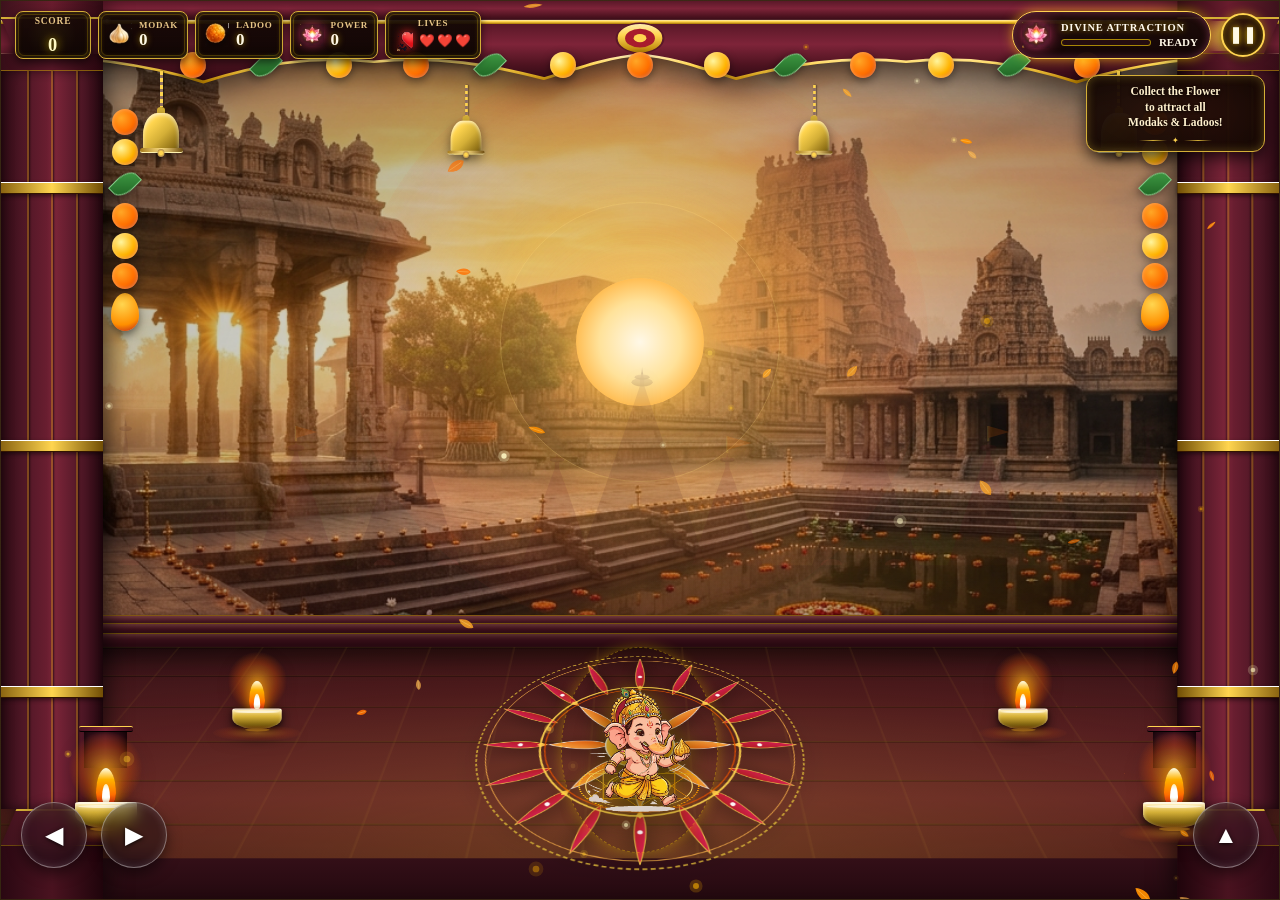
==== commit e028b1db: "Add 10 divine Ganesh Ji backgrounds, automatic timed crossfading loop, and enhanced responsive viewp" ====
--- a/index.html
+++ b/index.html
@@ -14,6 +14,15 @@
 
     <!-- MAIN RESPONSIVE GAME VIEWPORT -->
     <main id="game-viewport" class="game-viewport" role="region" aria-label="Ganesh Ji Modak Collector Temple Environment">
+
+      <!-- ==========================================
+           LAYER 0: 10 SACRED DIVINE BACKGROUNDS (DUAL-LAYER CROSSFADE)
+           ========================================== -->
+      <div id="divine-background-wrapper" class="divine-background-wrapper" aria-hidden="true">
+        <div id="divine-bg-layer-a" class="divine-bg-layer is-active" style="background-image: url('assets/bg_1_temple_dawn.jpg');"></div>
+        <div id="divine-bg-layer-b" class="divine-bg-layer" style="background-image: url('assets/bg_2_lotus_lake.jpg');"></div>
+        <div class="divine-bg-overlay"></div>
+      </div>
 
       <!-- ==========================================
            LAYER 1: SACRED SKY & SOLAR GLOW
@@ -842,71 +851,6 @@
         </div>
       </div>
 
-      <!-- ==========================================
-           BOTTOM JOURNEY TIMELINE TRACK (EXACT INTERFACE ALIGNMENT)
-           ========================================== -->
-      <section id="realms-timeline-bar" class="realms-timeline-bar" aria-label="Divine Environments Journey Track">
-        <div class="timeline-cards-track">
-          <!-- 1. DAY -->
-          <div id="timeline-realm-0" class="timeline-realm-card is-active" aria-label="Day – Temple Courtyard">
-            <div class="timeline-thumb-box">
-              <img src="assets/env_day.jpg" alt="Day – Temple Courtyard" class="timeline-thumb-img">
-            </div>
-            <span class="timeline-card-pill">Day – Temple Courtyard</span>
-          </div>
-
-          <span class="timeline-flow-arrow" aria-hidden="true">➔</span>
-
-          <!-- 2. EVENING -->
-          <div id="timeline-realm-1" class="timeline-realm-card" aria-label="Evening – Riverside">
-            <div class="timeline-thumb-box">
-              <img src="assets/env_evening.jpg" alt="Evening – Riverside" class="timeline-thumb-img">
-            </div>
-            <span class="timeline-card-pill">Evening – Riverside</span>
-          </div>
-
-          <span class="timeline-flow-arrow" aria-hidden="true">➔</span>
-
-          <!-- 3. NIGHT -->
-          <div id="timeline-realm-2" class="timeline-realm-card" aria-label="Night – Festival Lights">
-            <div class="timeline-thumb-box">
-              <img src="assets/env_night.jpg" alt="Night – Festival Lights" class="timeline-thumb-img">
-            </div>
-            <span class="timeline-card-pill">Night – Festival Lights</span>
-          </div>
-
-          <span class="timeline-flow-arrow" aria-hidden="true">➔</span>
-
-          <!-- 4. MONSOON -->
-          <div id="timeline-realm-3" class="timeline-realm-card" aria-label="Monsoon – Rainy Temple">
-            <div class="timeline-thumb-box">
-              <img src="assets/env_monsoon.jpg" alt="Monsoon – Rainy Temple" class="timeline-thumb-img">
-            </div>
-            <span class="timeline-card-pill">Monsoon – Rainy Temple</span>
-          </div>
-
-          <span class="timeline-flow-arrow" aria-hidden="true">➔</span>
-
-          <!-- 5. SPRING -->
-          <div id="timeline-realm-4" class="timeline-realm-card" aria-label="Spring – Blossom Garden">
-            <div class="timeline-thumb-box">
-              <img src="assets/env_spring.jpg" alt="Spring – Blossom Garden" class="timeline-thumb-img">
-            </div>
-            <span class="timeline-card-pill">Spring – Blossom Garden</span>
-          </div>
-        </div>
-
-        <!-- FOOTER ROW: CENTER BANNER & DEVOTIONAL SALUTATION -->
-        <div class="timeline-sub-row">
-          <div class="timeline-center-banner">
-            <span class="banner-bracket-ornament">༺</span>
-            <span class="banner-headline-text">Experience New Divine Surroundings as You Play!</span>
-            <span class="banner-bracket-ornament">༻</span>
-          </div>
-          <div class="timeline-devotional-mantra">॥ श्री गणेशाय नमः ॥</div>
-        </div>
-      </section>
-
       <!-- ENVIRONMENT STATUS BADGE (COMPATIBILITY) -->
       <footer class="environment-status-badge is-sr-only" role="status" aria-live="polite">
         <div class="status-inner">
--- a/css/style.css
+++ b/css/style.css
@@ -120,20 +120,54 @@
 }
 
 /* ==========================================================================
+   LAYER 0: 10 SACRED DIVINE BACKGROUNDS (DUAL-LAYER CROSSFADE)
+   ========================================================================== */
+.divine-background-wrapper {
+  position: absolute;
+  top: 0;
+  left: 0;
+  width: 100%;
+  height: 100%;
+  overflow: hidden;
+  z-index: 0;
+  pointer-events: none;
+}
+
+.divine-bg-layer {
+  position: absolute;
+  top: 0;
+  left: 0;
+  width: 100%;
+  height: 100%;
+  background-size: cover;
+  background-position: center center;
+  background-repeat: no-repeat;
+  opacity: 0;
+  transition: opacity 1.8s cubic-bezier(0.4, 0, 0.2, 1);
+  will-change: opacity;
+}
+
+.divine-bg-layer.is-active {
+  opacity: 1;
+}
+
+.divine-bg-overlay {
+  position: absolute;
+  top: 0;
+  left: 0;
+  width: 100%;
+  height: 100%;
+  background: radial-gradient(circle at center, rgba(0, 0, 0, 0.05) 0%, rgba(0, 0, 0, 0.35) 100%),
+              linear-gradient(180deg, rgba(0, 0, 0, 0.15) 0%, transparent 35%, transparent 65%, rgba(0, 0, 0, 0.45) 100%);
+  pointer-events: none;
+  z-index: 1;
+}
+
+/* ==========================================================================
    4. SKY & CELESTIAL GLOW (LAYER 1)
    ========================================================================== */
 .sky-layer {
-  background: linear-gradient(
-    180deg,
-    #1b0716 0%,
-    #2c0c20 22%,
-    #4a1529 42%,
-    #7a2234 60%,
-    #b33d2c 78%,
-    #df6b2a 90%,
-    #f7a440 97%,
-    #fbd078 100%
-  );
+  background: transparent !important;
   overflow: hidden;
   z-index: 1;
 }
@@ -301,6 +335,7 @@
 .clouds-layer {
   z-index: 2;
   overflow: hidden;
+  opacity: 0.22 !important;
 }
 
 .cloud {
@@ -368,6 +403,7 @@
   display: flex;
   align-items: flex-end;
   height: 100%;
+  opacity: 0.16 !important;
 }
 
 .distant-skyline-svg {
@@ -4376,7 +4412,7 @@
 /* Frosted Glass Touch Controls */
 .touch-controls {
   position: absolute;
-  bottom: 110px;
+  bottom: clamp(16px, 3.5vh, 32px);
   left: 20px;
   right: 20px;
   display: flex;
@@ -4476,17 +4512,15 @@
   100% { transform: scale(1.04); opacity: 0.95; }
 }
 
-/* Bottom Journey Timeline Track */
+/* Bottom Journey Timeline Track (Hidden in favor of full immersive background cycling) */
 .realms-timeline-bar {
+  display: none !important;
   position: absolute;
   bottom: 8px;
   left: 14px;
   right: 14px;
   z-index: 70;
-  display: flex;
-  flex-direction: column;
-  align-items: center;
-  pointer-events: auto;
+  pointer-events: none;
 }
 
 .timeline-cards-track {
@@ -4667,7 +4701,7 @@
     display: none; /* Hide tip scroll on compact mobile to maximize playing arena */
   }
   .touch-controls {
-    bottom: 95px;
+    bottom: clamp(14px, 2.5vh, 24px);
     left: 10px;
     right: 10px;
   }
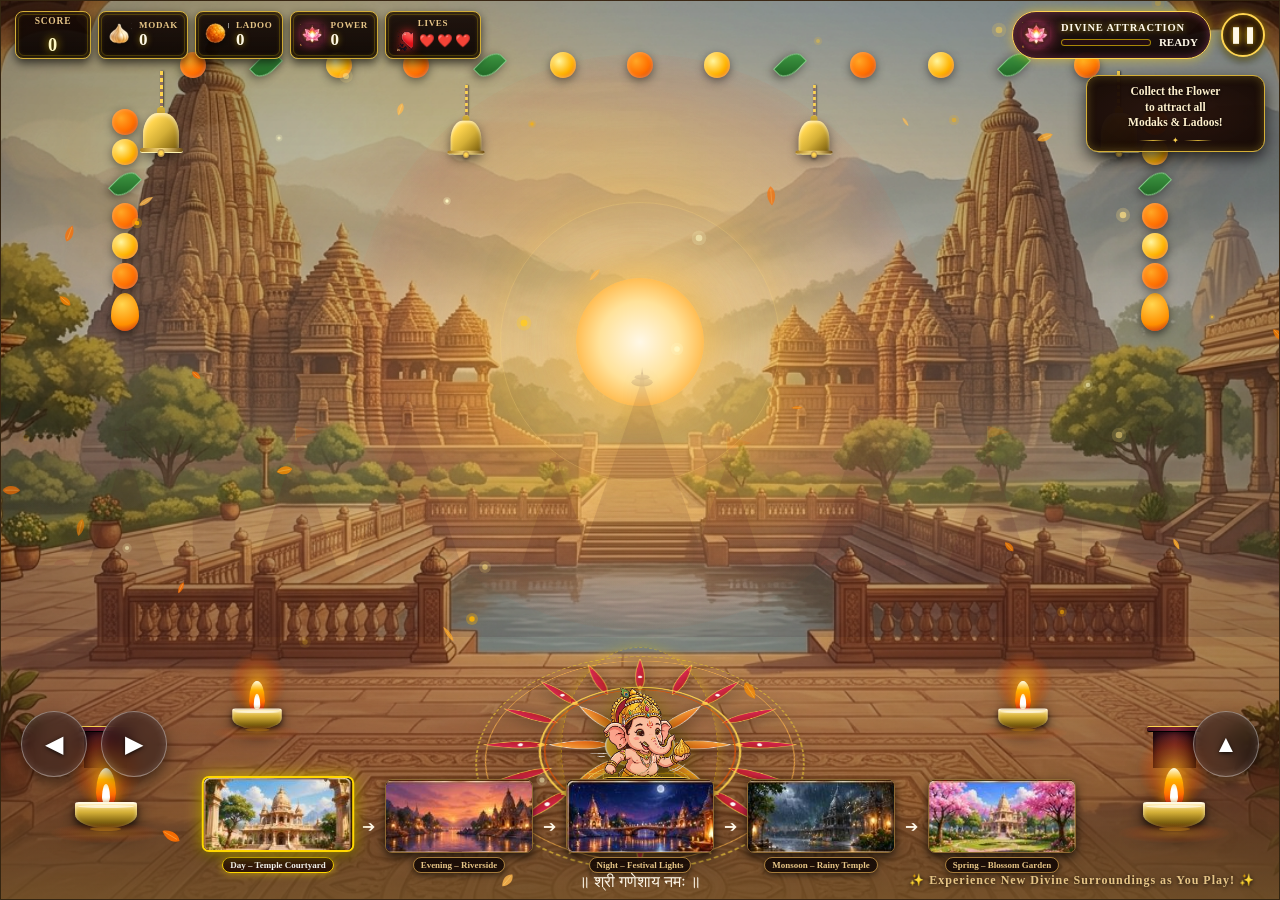
==== commit ad1c6c1b: "Align interface with reference image, add Mushak Ji helper companion, 5 light divine environments, a" ====
--- a/index.html
+++ b/index.html
@@ -19,8 +19,8 @@
            LAYER 0: 10 SACRED DIVINE BACKGROUNDS (DUAL-LAYER CROSSFADE)
            ========================================== -->
       <div id="divine-background-wrapper" class="divine-background-wrapper" aria-hidden="true">
-        <div id="divine-bg-layer-a" class="divine-bg-layer is-active" style="background-image: url('assets/bg_1_temple_dawn.jpg');"></div>
-        <div id="divine-bg-layer-b" class="divine-bg-layer" style="background-image: url('assets/bg_2_lotus_lake.jpg');"></div>
+        <div id="divine-bg-layer-a" class="divine-bg-layer is-active" style="background-image: url('assets/bg_day_temple.jpg');"></div>
+        <div id="divine-bg-layer-b" class="divine-bg-layer" style="background-image: url('assets/bg_evening_riverside.jpg');"></div>
         <div class="divine-bg-overlay"></div>
       </div>
 
@@ -597,6 +597,24 @@
             draggable="false"
           >
         </div>
+
+        <!-- ==========================================
+             MUSHAK JI (LORD GANESH'S DEVOTED HELPER COMPANION)
+             ========================================== -->
+        <div id="mushak-companion" class="mushak-companion" role="img" aria-label="Mushak Ji - Divine Helper Companion">
+          <div class="mushak-aura" aria-hidden="true"></div>
+          <div class="mushak-sprite">
+            <span class="mushak-tail"></span>
+            <span class="mushak-body"></span>
+            <span class="mushak-ear ear-left"></span>
+            <span class="mushak-ear ear-right"></span>
+            <span class="mushak-snout"></span>
+            <span class="mushak-eye"></span>
+            <span class="mushak-dhoti"></span>
+            <span class="mushak-sweet">🥟</span>
+          </div>
+          <div id="mushak-speech" class="mushak-speech is-hidden">🐁 Mushak Seva!</div>
+        </div>
       </section>
 
       <!-- ==========================================
@@ -851,6 +869,77 @@
         </div>
       </div>
 
+      <!-- ==========================================
+           BOTTOM JOURNEY TIMELINE TRACK (5 SACRED SURROUNDINGS)
+           MATCHING REFERENCE MOCK-UP
+           ========================================== -->
+      <nav id="realms-timeline-bar" class="realms-timeline-bar" aria-label="Sacred Environments Journey">
+        <div class="timeline-cards-track">
+          <!-- Realm 1: Day - Temple Courtyard -->
+          <div class="timeline-realm-card is-active" data-env-index="0" role="button" tabindex="0" aria-label="Switch to Day - Temple Courtyard">
+            <div class="timeline-thumb-box">
+              <img src="assets/env_day.jpg" alt="Day Temple Courtyard" class="timeline-thumb-img" draggable="false">
+              <div class="timeline-thumb-overlay"></div>
+            </div>
+            <div class="timeline-card-pill">Day – Temple Courtyard</div>
+          </div>
+
+          <span class="timeline-track-arrow" aria-hidden="true">➔</span>
+
+          <!-- Realm 2: Evening - Riverside -->
+          <div class="timeline-realm-card" data-env-index="1" role="button" tabindex="0" aria-label="Switch to Evening - Riverside">
+            <div class="timeline-thumb-box">
+              <img src="assets/env_evening.jpg" alt="Evening Riverside" class="timeline-thumb-img" draggable="false">
+              <div class="timeline-thumb-overlay"></div>
+            </div>
+            <div class="timeline-card-pill">Evening – Riverside</div>
+          </div>
+
+          <span class="timeline-track-arrow" aria-hidden="true">➔</span>
+
+          <!-- Realm 3: Night - Festival Lights -->
+          <div class="timeline-realm-card" data-env-index="2" role="button" tabindex="0" aria-label="Switch to Night - Festival Lights">
+            <div class="timeline-thumb-box">
+              <img src="assets/env_night.jpg" alt="Night Festival Lights" class="timeline-thumb-img" draggable="false">
+              <div class="timeline-thumb-overlay"></div>
+            </div>
+            <div class="timeline-card-pill">Night – Festival Lights</div>
+          </div>
+
+          <span class="timeline-track-arrow" aria-hidden="true">➔</span>
+
+          <!-- Realm 4: Monsoon - Rainy Temple -->
+          <div class="timeline-realm-card" data-env-index="3" role="button" tabindex="0" aria-label="Switch to Monsoon - Rainy Temple">
+            <div class="timeline-thumb-box">
+              <img src="assets/env_monsoon.jpg" alt="Monsoon Rainy Temple" class="timeline-thumb-img" draggable="false">
+              <div class="timeline-thumb-overlay"></div>
+            </div>
+            <div class="timeline-card-pill">Monsoon – Rainy Temple</div>
+          </div>
+
+          <span class="timeline-track-arrow" aria-hidden="true">➔</span>
+
+          <!-- Realm 5: Spring - Blossom Garden -->
+          <div class="timeline-realm-card" data-env-index="4" role="button" tabindex="0" aria-label="Switch to Spring - Blossom Garden">
+            <div class="timeline-thumb-box">
+              <img src="assets/env_spring.jpg" alt="Spring Blossom Garden" class="timeline-thumb-img" draggable="false">
+              <div class="timeline-thumb-overlay"></div>
+            </div>
+            <div class="timeline-card-pill">Spring – Blossom Garden</div>
+          </div>
+        </div>
+
+        <!-- Devotional Bottom Banner -->
+        <div class="timeline-footer-row">
+          <div class="timeline-devotional-mantra">
+            <span class="mantra-sparkle" aria-hidden="true">✨</span>
+            <span>Experience New Divine Surroundings as You Play!</span>
+            <span class="mantra-sparkle" aria-hidden="true">✨</span>
+          </div>
+          <div class="timeline-shlok" aria-hidden="true">॥ श्री गणेशाय नमः ॥</div>
+        </div>
+      </nav>
+
       <!-- ENVIRONMENT STATUS BADGE (COMPATIBILITY) -->
       <footer class="environment-status-badge is-sr-only" role="status" aria-live="polite">
         <div class="status-inner">
--- a/css/style.css
+++ b/css/style.css
@@ -431,49 +431,23 @@
   justify-content: flex-end;
 }
 
-/* Mandapa Stepped Terrace Base */
+/* Courtyard Stone Floor with Perspective (Transparent to let background stone terrace shine through) */
 .courtyard-terrace {
-  position: absolute;
-  bottom: var(--courtyard-height);
-  left: 0;
-  width: 100%;
-  display: flex;
-  flex-direction: column;
-}
-
-.terrace-step {
-  width: 100%;
-  border-top: 1px solid rgba(255, 215, 0, 0.35);
-  box-shadow: inset 0 2px 4px rgba(255, 235, 170, 0.15), 0 3px 6px rgba(0, 0, 0, 0.6);
-}
-.step-top {
-  height: 8px;
-  background: linear-gradient(180deg, #5c202d 0%, #3d121c 100%);
-}
-.step-mid {
-  height: 10px;
-  background: linear-gradient(180deg, #4f1925 0%, #2f0b14 100%);
-}
-.step-bottom {
-  height: 14px;
-  background: linear-gradient(180deg, #42131e 0%, #24070e 100%);
-}
-
-/* Courtyard Stone Floor with Perspective */
+  display: none !important;
+}
+
 .courtyard-floor {
   position: relative;
   width: 100%;
   height: var(--courtyard-height);
-  background: linear-gradient(
-    180deg,
-    #2c0d15 0%,
-    #3c141e 30%,
-    #4a1824 60%,
-    #24090f 100%
-  );
+  background: transparent !important;
   perspective: 700px;
-  overflow: hidden;
-  box-shadow: inset 0 10px 25px rgba(0, 0, 0, 0.7);
+  overflow: visible;
+  box-shadow: none !important;
+}
+
+.stone-tiles-perspective {
+  display: none !important;
 }
 
 .stone-tiles-perspective {
@@ -545,28 +519,16 @@
 
 /* GRAND CUSPED TORANA ARCH (TOP ENTRANCE) */
 .torana-arch-container {
-  position: absolute;
-  top: 0;
-  left: 0;
-  width: 100%;
-  height: var(--arch-height);
-  filter: drop-shadow(0 8px 16px rgba(0, 0, 0, 0.65));
+  display: none !important;
 }
 
 .torana-svg {
-  width: 100%;
-  height: 100%;
-}
-
-/* CARVED TEMPLE PILLARS (LEFT & RIGHT) */
+  display: none !important;
+}
+
+/* CARVED TEMPLE PILLARS (Integrated with background scenes) */
 .temple-pillar {
-  position: absolute;
-  top: 0;
-  bottom: 0;
-  width: var(--pillar-width);
-  display: flex;
-  flex-direction: column;
-  filter: drop-shadow(4px 0 12px rgba(0, 0, 0, 0.65));
+  display: none !important;
 }
 
 .pillar-left {
@@ -4412,7 +4374,7 @@
 /* Frosted Glass Touch Controls */
 .touch-controls {
   position: absolute;
-  bottom: clamp(16px, 3.5vh, 32px);
+  bottom: clamp(92px, 14vh, 122px);
   left: 20px;
   right: 20px;
   display: flex;
@@ -4468,6 +4430,175 @@
   text-shadow: 0 1px 4px rgba(0, 0, 0, 0.85);
 }
 
+/* ==========================================================================
+   MUSHAK JI – SACRED HELPER COMPANION
+   ========================================================================== */
+.mushak-companion {
+  position: absolute;
+  bottom: clamp(10px, 2vh, 22px);
+  left: 0;
+  width: 50px;
+  height: 42px;
+  z-index: 22;
+  pointer-events: none;
+  transform-origin: bottom center;
+  transition: transform 0.08s linear;
+}
+
+.mushak-aura {
+  position: absolute;
+  inset: -6px;
+  border-radius: 50%;
+  background: radial-gradient(circle, rgba(255, 215, 0, 0.35) 0%, rgba(255, 179, 0, 0.15) 50%, transparent 75%);
+  filter: blur(2px);
+  animation: mushakAuraPulse 2s ease-in-out infinite alternate;
+}
+
+@keyframes mushakAuraPulse {
+  0% { transform: scale(0.9); opacity: 0.6; }
+  100% { transform: scale(1.15); opacity: 0.95; }
+}
+
+.mushak-sprite {
+  position: relative;
+  width: 100%;
+  height: 100%;
+}
+
+.mushak-companion.is-scampering .mushak-sprite {
+  animation: mushakScamper 0.28s ease-in-out infinite alternate;
+}
+
+.mushak-companion.is-dashing .mushak-sprite {
+  animation: mushakDash 0.15s ease-in-out infinite alternate;
+}
+
+@keyframes mushakScamper {
+  0% { transform: translateY(0) rotate(0deg); }
+  50% { transform: translateY(-5px) rotate(4deg); }
+  100% { transform: translateY(0) rotate(-2deg); }
+}
+
+@keyframes mushakDash {
+  0% { transform: translateY(-2px) scaleX(1.1); }
+  100% { transform: translateY(2px) scaleX(0.95); }
+}
+
+/* Mouse Body Parts */
+.mushak-body {
+  position: absolute;
+  bottom: 6px;
+  left: 10px;
+  width: 24px;
+  height: 18px;
+  background: radial-gradient(ellipse at 40% 35%, #e8dcc8 0%, #b89f82 60%, #826a54 100%);
+  border-radius: 50% 60% 45% 45%;
+  box-shadow: 0 2px 4px rgba(0, 0, 0, 0.4);
+}
+
+.mushak-snout {
+  position: absolute;
+  bottom: 11px;
+  right: 12px;
+  width: 10px;
+  height: 9px;
+  background: #d8c4ad;
+  border-radius: 40% 60% 60% 40%;
+}
+
+.mushak-eye {
+  position: absolute;
+  bottom: 15px;
+  right: 16px;
+  width: 3.5px;
+  height: 3.5px;
+  background: #110804;
+  border-radius: 50%;
+  box-shadow: 0 0 2px #fff;
+}
+
+.mushak-ear {
+  position: absolute;
+  width: 8px;
+  height: 10px;
+  background: radial-gradient(circle, #f8bbd0 30%, #a48870 100%);
+  border-radius: 50% 50% 30% 30%;
+}
+
+.mushak-ear.ear-left {
+  top: 8px;
+  left: 16px;
+  transform: rotate(-15deg);
+}
+
+.mushak-ear.ear-right {
+  top: 9px;
+  left: 22px;
+  transform: rotate(10deg);
+}
+
+.mushak-tail {
+  position: absolute;
+  bottom: 12px;
+  left: 2px;
+  width: 14px;
+  height: 10px;
+  border: 2px solid #b89f82;
+  border-color: transparent transparent #b89f82 #b89f82;
+  border-radius: 50%;
+  transform: rotate(-25deg);
+}
+
+.mushak-dhoti {
+  position: absolute;
+  bottom: 5px;
+  left: 14px;
+  width: 14px;
+  height: 8px;
+  background: linear-gradient(135deg, #ffd54f 0%, #ff9800 100%);
+  border-radius: 3px 3px 6px 6px;
+  border-top: 1px solid #fff;
+  box-shadow: 0 1px 3px rgba(0, 0, 0, 0.3);
+}
+
+.mushak-sweet {
+  position: absolute;
+  bottom: 10px;
+  right: 6px;
+  font-size: 11px;
+  filter: drop-shadow(0 1px 3px rgba(0, 0, 0, 0.6));
+  animation: sweetWiggle 1s ease-in-out infinite alternate;
+}
+
+@keyframes sweetWiggle {
+  0% { transform: scale(0.9) rotate(-6deg); }
+  100% { transform: scale(1.05) rotate(6deg); }
+}
+
+.mushak-speech {
+  position: absolute;
+  top: -24px;
+  left: 50%;
+  transform: translateX(-50%);
+  white-space: nowrap;
+  background: rgba(26, 12, 6, 0.9);
+  border: 1px solid #ffd54f;
+  color: #ffd54f;
+  font-family: 'Cinzel', Georgia, serif;
+  font-size: 10.5px;
+  font-weight: 700;
+  padding: 2px 7px;
+  border-radius: 10px;
+  box-shadow: 0 2px 8px rgba(0, 0, 0, 0.7), 0 0 8px rgba(255, 215, 0, 0.5);
+  pointer-events: none;
+  animation: speechPop 0.25s ease-out;
+}
+
+@keyframes speechPop {
+  0% { transform: translateX(-50%) scale(0.6); opacity: 0; }
+  100% { transform: translateX(-50%) scale(1); opacity: 1; }
+}
+
 /* Ganesh Ji Sacred Ground Yantra & Orbit Aura */
 .player-ground-mandala {
   position: absolute;
@@ -4512,15 +4643,17 @@
   100% { transform: scale(1.04); opacity: 0.95; }
 }
 
-/* Bottom Journey Timeline Track (Hidden in favor of full immersive background cycling) */
+/* Bottom Journey Timeline Track (Restored to match reference image) */
 .realms-timeline-bar {
-  display: none !important;
+  display: flex !important;
   position: absolute;
   bottom: 8px;
   left: 14px;
   right: 14px;
   z-index: 70;
-  pointer-events: none;
+  flex-direction: column;
+  align-items: center;
+  pointer-events: auto;
 }
 
 .timeline-cards-track {
@@ -4701,32 +4834,57 @@
     display: none; /* Hide tip scroll on compact mobile to maximize playing arena */
   }
   .touch-controls {
-    bottom: clamp(14px, 2.5vh, 24px);
-    left: 10px;
-    right: 10px;
+    bottom: clamp(76px, 11.5vh, 98px);
+    left: 8px;
+    right: 8px;
   }
   .touch-glass-btn {
-    width: 54px;
-    height: 54px;
+    width: 52px;
+    height: 52px;
   }
   .touch-triangle-arrow {
-    font-size: 20px;
+    font-size: 18px;
+  }
+  .realms-timeline-bar {
+    bottom: 3px;
+    left: 3px;
+    right: 3px;
+    z-index: 60;
   }
   .timeline-cards-track {
-    gap: 5px;
+    gap: 3px;
     overflow-x: auto;
+    scrollbar-width: none;
+    justify-content: center;
     padding-bottom: 2px;
   }
+  .timeline-cards-track::-webkit-scrollbar {
+    display: none;
+  }
+  .timeline-track-arrow {
+    font-size: 10px;
+    margin: 0 1px;
+    opacity: 0.75;
+  }
   .timeline-thumb-box {
-    width: 68px;
-    height: 38px;
+    width: clamp(52px, 15.5vw, 66px);
+    height: clamp(32px, 9.2vw, 38px);
+    border-radius: 4px;
   }
   .timeline-card-pill {
-    font-size: 7.5px;
-    padding: 1px 4px;
+    font-size: 6.8px;
+    padding: 1px 3px;
+    max-width: 62px;
+    white-space: nowrap;
+    overflow: hidden;
+    text-overflow: ellipsis;
   }
   .timeline-devotional-mantra {
     display: none; /* Keep clean centered banner on compact mobile */
   }
-}
-
+  .timeline-shlok {
+    font-size: 10.5px;
+    margin-top: 2px;
+  }
+}
+
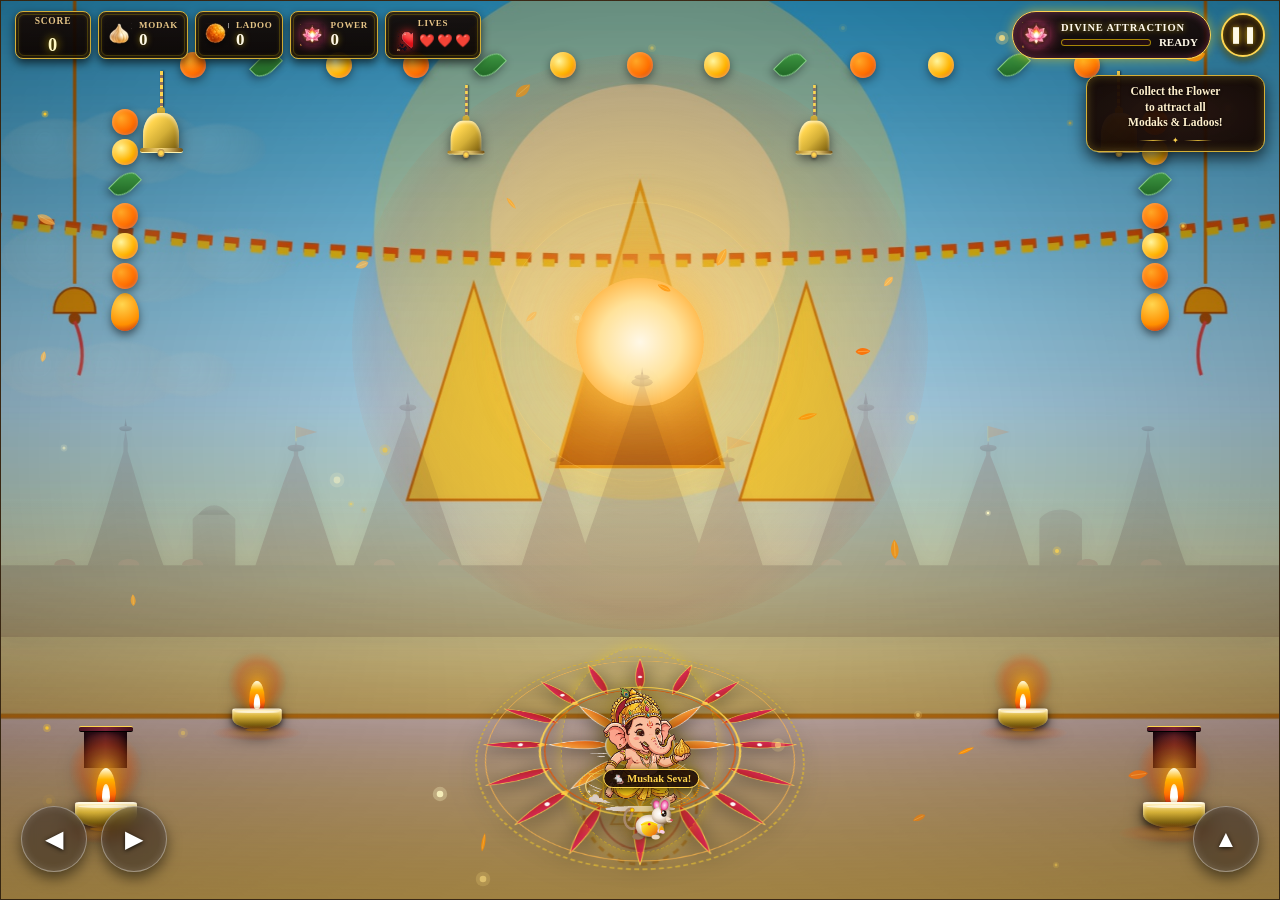
==== commit 63d24482: "Enhance game interface: authentic real modak shapes, adorable Mushak Ji companion helper, light casu" ====
--- a/index.html
+++ b/index.html
@@ -19,8 +19,8 @@
            LAYER 0: 10 SACRED DIVINE BACKGROUNDS (DUAL-LAYER CROSSFADE)
            ========================================== -->
       <div id="divine-background-wrapper" class="divine-background-wrapper" aria-hidden="true">
-        <div id="divine-bg-layer-a" class="divine-bg-layer is-active" style="background-image: url('assets/bg_day_temple.jpg');"></div>
-        <div id="divine-bg-layer-b" class="divine-bg-layer" style="background-image: url('assets/bg_evening_riverside.jpg');"></div>
+        <div id="divine-bg-layer-a" class="divine-bg-layer is-active" style="background-image: url('assets/bg_game_temple_courtyard.jpg');"></div>
+        <div id="divine-bg-layer-b" class="divine-bg-layer" style="background-image: url('assets/bg_game_modak_orchard.jpg');"></div>
         <div class="divine-bg-overlay"></div>
       </div>
 
@@ -604,14 +604,81 @@
         <div id="mushak-companion" class="mushak-companion" role="img" aria-label="Mushak Ji - Divine Helper Companion">
           <div class="mushak-aura" aria-hidden="true"></div>
           <div class="mushak-sprite">
-            <span class="mushak-tail"></span>
-            <span class="mushak-body"></span>
-            <span class="mushak-ear ear-left"></span>
-            <span class="mushak-ear ear-right"></span>
-            <span class="mushak-snout"></span>
-            <span class="mushak-eye"></span>
-            <span class="mushak-dhoti"></span>
-            <span class="mushak-sweet">🥟</span>
+            <svg viewBox="0 0 100 85" width="100%" height="100%" xmlns="http://www.w3.org/2000/svg" class="mushak-svg">
+              <defs>
+                <radialGradient id="mushakFurGrad" cx="40%" cy="40%" r="60%">
+                  <stop offset="0%" stop-color="#ffffff"/>
+                  <stop offset="45%" stop-color="#f5ebe0"/>
+                  <stop offset="80%" stop-color="#cbb59d"/>
+                  <stop offset="100%" stop-color="#8c6d4f"/>
+                </radialGradient>
+                <radialGradient id="mushakEarGrad" cx="50%" cy="50%" r="50%">
+                  <stop offset="0%" stop-color="#fce7f3"/>
+                  <stop offset="70%" stop-color="#f472b6"/>
+                  <stop offset="100%" stop-color="#db2777"/>
+                </radialGradient>
+                <linearGradient id="mushakDhotiGrad" x1="0" y1="0" x2="1" y2="1">
+                  <stop offset="0%" stop-color="#fef08a"/>
+                  <stop offset="40%" stop-color="#facc15"/>
+                  <stop offset="100%" stop-color="#ea580c"/>
+                </linearGradient>
+                <filter id="mushakDropShad" x="-20%" y="-20%" width="140%" height="140%">
+                  <feDropShadow dx="0" dy="2" stdDeviation="2" flood-color="rgba(0,0,0,0.35)"/>
+                </filter>
+              </defs>
+
+              <!-- Swishing Tail with Golden Bell -->
+              <path class="mushak-anim-tail" d="M 22,60 C 10,64 2,50 6,36 C 9,26 17,25 18,29 C 19,33 16,42 12,46" 
+                    stroke="#a8896c" stroke-width="4.2" stroke-linecap="round" fill="none"/>
+              <circle class="mushak-anim-bell" cx="18" cy="29" r="3.5" fill="#ffd700" stroke="#b45309" stroke-width="0.8"/>
+
+              <!-- Back Paw -->
+              <ellipse class="mushak-back-paw" cx="28" cy="74" rx="10" ry="5.5" fill="#96775b"/>
+
+              <!-- Chubby Mouse Body -->
+              <ellipse cx="48" cy="56" rx="24" ry="19" fill="url(#mushakFurGrad)" filter="url(#mushakDropShad)"/>
+
+              <!-- Sacred Saffron Dhoti & Belt -->
+              <path d="M 34,54 C 36,46 54,46 60,54 C 64,64 60,73 48,74 C 36,73 32,64 34,54 Z" fill="url(#mushakDhotiGrad)"/>
+              <path d="M 34,54 C 44,51 54,51 60,54" stroke="#ffd700" stroke-width="2.5" stroke-linecap="round" fill="none"/>
+              <circle cx="47" cy="53" r="2.2" fill="#e11d48"/>
+
+              <!-- Left Ear -->
+              <ellipse cx="60" cy="20" rx="9" ry="12" fill="#96775b" transform="rotate(-15 60 20)"/>
+              <ellipse cx="60" cy="21" rx="6" ry="8.5" fill="url(#mushakEarGrad)" transform="rotate(-15 60 21)"/>
+
+              <!-- Cute Head -->
+              <ellipse cx="68" cy="38" rx="17" ry="15" fill="url(#mushakFurGrad)"/>
+
+              <!-- Right Ear -->
+              <ellipse cx="73" cy="20" rx="9.5" ry="12.5" fill="#bfa58c" transform="rotate(12 73 20)"/>
+              <ellipse cx="73" cy="21" rx="6.5" ry="9" fill="url(#mushakEarGrad)" transform="rotate(12 73 21)"/>
+
+              <!-- Snout & Pink Nose -->
+              <path d="M 76,40 C 86,42 88,47 84,50 C 78,52 74,48 76,40 Z" fill="#edd9c2"/>
+              <ellipse cx="85" cy="46" rx="2.5" ry="2" fill="#f43f5e"/>
+
+              <!-- Whiskers -->
+              <path d="M 80,47 L 94,44 M 80,50 L 93,51 M 78,52 L 91,56" stroke="#8a6f52" stroke-width="0.9" stroke-linecap="round"/>
+
+              <!-- Big Sparkling Black Eye with Gleams -->
+              <ellipse cx="72" cy="35" rx="4.5" ry="5.5" fill="#180e07"/>
+              <circle cx="70.5" cy="33" r="2" fill="#ffffff"/>
+              <circle cx="73.5" cy="37" r="0.9" fill="#ffffff"/>
+
+              <!-- Sacred Tilak on Forehead -->
+              <line x1="68" y1="28" x2="68" y2="34" stroke="#dc2626" stroke-width="1.2" stroke-linecap="round"/>
+              <circle cx="68" cy="35" r="0.9" fill="#facc15"/>
+
+              <!-- Front Paws holding cute tiny Modak -->
+              <ellipse cx="66" cy="64" rx="5" ry="3.5" fill="#fbcfe8" transform="rotate(-20 66 64)"/>
+              <!-- Miniature Golden Modak in Paws -->
+              <path d="M 68,56 C 71,59 73,63 70,66 C 67,69 64,68 64,64 C 64,60 67,57 68,56 Z" fill="#f59e0b" stroke="#ffd700" stroke-width="0.7"/>
+              <ellipse cx="69" cy="66" rx="4.5" ry="3" fill="#fbcfe8" transform="rotate(15 69 66)"/>
+
+              <!-- Front Foot -->
+              <ellipse class="mushak-front-paw" cx="58" cy="75" rx="7" ry="4" fill="#edd9c2"/>
+            </svg>
           </div>
           <div id="mushak-speech" class="mushak-speech is-hidden">🐁 Mushak Seva!</div>
         </div>
@@ -869,77 +936,6 @@
         </div>
       </div>
 
-      <!-- ==========================================
-           BOTTOM JOURNEY TIMELINE TRACK (5 SACRED SURROUNDINGS)
-           MATCHING REFERENCE MOCK-UP
-           ========================================== -->
-      <nav id="realms-timeline-bar" class="realms-timeline-bar" aria-label="Sacred Environments Journey">
-        <div class="timeline-cards-track">
-          <!-- Realm 1: Day - Temple Courtyard -->
-          <div class="timeline-realm-card is-active" data-env-index="0" role="button" tabindex="0" aria-label="Switch to Day - Temple Courtyard">
-            <div class="timeline-thumb-box">
-              <img src="assets/env_day.jpg" alt="Day Temple Courtyard" class="timeline-thumb-img" draggable="false">
-              <div class="timeline-thumb-overlay"></div>
-            </div>
-            <div class="timeline-card-pill">Day – Temple Courtyard</div>
-          </div>
-
-          <span class="timeline-track-arrow" aria-hidden="true">➔</span>
-
-          <!-- Realm 2: Evening - Riverside -->
-          <div class="timeline-realm-card" data-env-index="1" role="button" tabindex="0" aria-label="Switch to Evening - Riverside">
-            <div class="timeline-thumb-box">
-              <img src="assets/env_evening.jpg" alt="Evening Riverside" class="timeline-thumb-img" draggable="false">
-              <div class="timeline-thumb-overlay"></div>
-            </div>
-            <div class="timeline-card-pill">Evening – Riverside</div>
-          </div>
-
-          <span class="timeline-track-arrow" aria-hidden="true">➔</span>
-
-          <!-- Realm 3: Night - Festival Lights -->
-          <div class="timeline-realm-card" data-env-index="2" role="button" tabindex="0" aria-label="Switch to Night - Festival Lights">
-            <div class="timeline-thumb-box">
-              <img src="assets/env_night.jpg" alt="Night Festival Lights" class="timeline-thumb-img" draggable="false">
-              <div class="timeline-thumb-overlay"></div>
-            </div>
-            <div class="timeline-card-pill">Night – Festival Lights</div>
-          </div>
-
-          <span class="timeline-track-arrow" aria-hidden="true">➔</span>
-
-          <!-- Realm 4: Monsoon - Rainy Temple -->
-          <div class="timeline-realm-card" data-env-index="3" role="button" tabindex="0" aria-label="Switch to Monsoon - Rainy Temple">
-            <div class="timeline-thumb-box">
-              <img src="assets/env_monsoon.jpg" alt="Monsoon Rainy Temple" class="timeline-thumb-img" draggable="false">
-              <div class="timeline-thumb-overlay"></div>
-            </div>
-            <div class="timeline-card-pill">Monsoon – Rainy Temple</div>
-          </div>
-
-          <span class="timeline-track-arrow" aria-hidden="true">➔</span>
-
-          <!-- Realm 5: Spring - Blossom Garden -->
-          <div class="timeline-realm-card" data-env-index="4" role="button" tabindex="0" aria-label="Switch to Spring - Blossom Garden">
-            <div class="timeline-thumb-box">
-              <img src="assets/env_spring.jpg" alt="Spring Blossom Garden" class="timeline-thumb-img" draggable="false">
-              <div class="timeline-thumb-overlay"></div>
-            </div>
-            <div class="timeline-card-pill">Spring – Blossom Garden</div>
-          </div>
-        </div>
-
-        <!-- Devotional Bottom Banner -->
-        <div class="timeline-footer-row">
-          <div class="timeline-devotional-mantra">
-            <span class="mantra-sparkle" aria-hidden="true">✨</span>
-            <span>Experience New Divine Surroundings as You Play!</span>
-            <span class="mantra-sparkle" aria-hidden="true">✨</span>
-          </div>
-          <div class="timeline-shlok" aria-hidden="true">॥ श्री गणेशाय नमः ॥</div>
-        </div>
-      </nav>
-
       <!-- ENVIRONMENT STATUS BADGE (COMPATIBILITY) -->
       <footer class="environment-status-badge is-sr-only" role="status" aria-live="polite">
         <div class="status-inner">
--- a/css/style.css
+++ b/css/style.css
@@ -4374,7 +4374,7 @@
 /* Frosted Glass Touch Controls */
 .touch-controls {
   position: absolute;
-  bottom: clamp(92px, 14vh, 122px);
+  bottom: clamp(16px, 3vh, 32px);
   left: 20px;
   right: 20px;
   display: flex;
@@ -4437,8 +4437,8 @@
   position: absolute;
   bottom: clamp(10px, 2vh, 22px);
   left: 0;
-  width: 50px;
-  height: 42px;
+  width: 60px;
+  height: 50px;
   z-index: 22;
   pointer-events: none;
   transform-origin: bottom center;
@@ -4449,39 +4449,85 @@
   position: absolute;
   inset: -6px;
   border-radius: 50%;
-  background: radial-gradient(circle, rgba(255, 215, 0, 0.35) 0%, rgba(255, 179, 0, 0.15) 50%, transparent 75%);
+  background: radial-gradient(circle, rgba(255, 215, 0, 0.4) 0%, rgba(255, 179, 0, 0.15) 50%, transparent 75%);
   filter: blur(2px);
   animation: mushakAuraPulse 2s ease-in-out infinite alternate;
 }
 
 @keyframes mushakAuraPulse {
   0% { transform: scale(0.9); opacity: 0.6; }
-  100% { transform: scale(1.15); opacity: 0.95; }
+  100% { transform: scale(1.18); opacity: 0.95; }
 }
 
 .mushak-sprite {
   position: relative;
   width: 100%;
   height: 100%;
+  filter: drop-shadow(0 3px 6px rgba(0, 0, 0, 0.35));
+}
+
+.mushak-svg {
+  width: 100%;
+  height: 100%;
+  display: block;
+}
+
+.mushak-companion.is-scampering .mushak-anim-tail {
+  animation: mushakTailWag 0.2s ease-in-out infinite alternate;
 }
 
 .mushak-companion.is-scampering .mushak-sprite {
-  animation: mushakScamper 0.28s ease-in-out infinite alternate;
+  animation: mushakScamper 0.25s ease-in-out infinite alternate;
 }
 
 .mushak-companion.is-dashing .mushak-sprite {
-  animation: mushakDash 0.15s ease-in-out infinite alternate;
+  animation: mushakDash 0.14s ease-in-out infinite alternate;
+}
+
+@keyframes mushakTailWag {
+  0% { transform: rotate(-8deg); transform-origin: 22px 60px; }
+  100% { transform: rotate(12deg); transform-origin: 22px 60px; }
 }
 
 @keyframes mushakScamper {
   0% { transform: translateY(0) rotate(0deg); }
-  50% { transform: translateY(-5px) rotate(4deg); }
+  50% { transform: translateY(-4px) rotate(3deg); }
   100% { transform: translateY(0) rotate(-2deg); }
 }
 
 @keyframes mushakDash {
-  0% { transform: translateY(-2px) scaleX(1.1); }
-  100% { transform: translateY(2px) scaleX(0.95); }
+  0% { transform: translateY(-2px) scaleX(1.12); }
+  100% { transform: translateY(2px) scaleX(0.94); }
+}
+
+/* Real Modak Vector Shape & Luster Animation */
+.modak-real-svg {
+  width: 100%;
+  height: 100%;
+  display: block;
+  filter: drop-shadow(0 4px 6px rgba(0, 0, 0, 0.35));
+  animation: modakRealFloat 2s ease-in-out infinite alternate;
+}
+
+@keyframes modakRealFloat {
+  0% { transform: translateY(0) rotate(0deg); }
+  100% { transform: translateY(-2px) rotate(1.5deg); }
+}
+
+.modak-golden .modak-real-svg {
+  filter: drop-shadow(0 0 10px rgba(255, 215, 0, 0.8)) drop-shadow(0 4px 6px rgba(0, 0, 0, 0.4));
+}
+
+.modak-blessed .modak-real-svg {
+  filter: drop-shadow(0 0 14px rgba(244, 63, 94, 0.85)) drop-shadow(0 4px 6px rgba(0, 0, 0, 0.4));
+}
+
+.modak-swift .modak-real-svg {
+  filter: drop-shadow(0 0 12px rgba(16, 185, 129, 0.8)) drop-shadow(0 4px 6px rgba(0, 0, 0, 0.4));
+}
+
+.modak-magnet .modak-real-svg {
+  filter: drop-shadow(0 0 12px rgba(14, 165, 233, 0.85)) drop-shadow(0 4px 6px rgba(0, 0, 0, 0.4));
 }
 
 /* Mouse Body Parts */
@@ -4834,57 +4880,17 @@
     display: none; /* Hide tip scroll on compact mobile to maximize playing arena */
   }
   .touch-controls {
-    bottom: clamp(76px, 11.5vh, 98px);
-    left: 8px;
-    right: 8px;
+    bottom: clamp(12px, 2.4vh, 22px);
+    left: 10px;
+    right: 10px;
+    z-index: 75;
   }
   .touch-glass-btn {
-    width: 52px;
-    height: 52px;
+    width: 54px;
+    height: 54px;
   }
   .touch-triangle-arrow {
-    font-size: 18px;
-  }
-  .realms-timeline-bar {
-    bottom: 3px;
-    left: 3px;
-    right: 3px;
-    z-index: 60;
-  }
-  .timeline-cards-track {
-    gap: 3px;
-    overflow-x: auto;
-    scrollbar-width: none;
-    justify-content: center;
-    padding-bottom: 2px;
-  }
-  .timeline-cards-track::-webkit-scrollbar {
-    display: none;
-  }
-  .timeline-track-arrow {
-    font-size: 10px;
-    margin: 0 1px;
-    opacity: 0.75;
-  }
-  .timeline-thumb-box {
-    width: clamp(52px, 15.5vw, 66px);
-    height: clamp(32px, 9.2vw, 38px);
-    border-radius: 4px;
-  }
-  .timeline-card-pill {
-    font-size: 6.8px;
-    padding: 1px 3px;
-    max-width: 62px;
-    white-space: nowrap;
-    overflow: hidden;
-    text-overflow: ellipsis;
-  }
-  .timeline-devotional-mantra {
-    display: none; /* Keep clean centered banner on compact mobile */
-  }
-  .timeline-shlok {
-    font-size: 10.5px;
-    margin-top: 2px;
-  }
-}
-
+    font-size: 20px;
+  }
+}
+
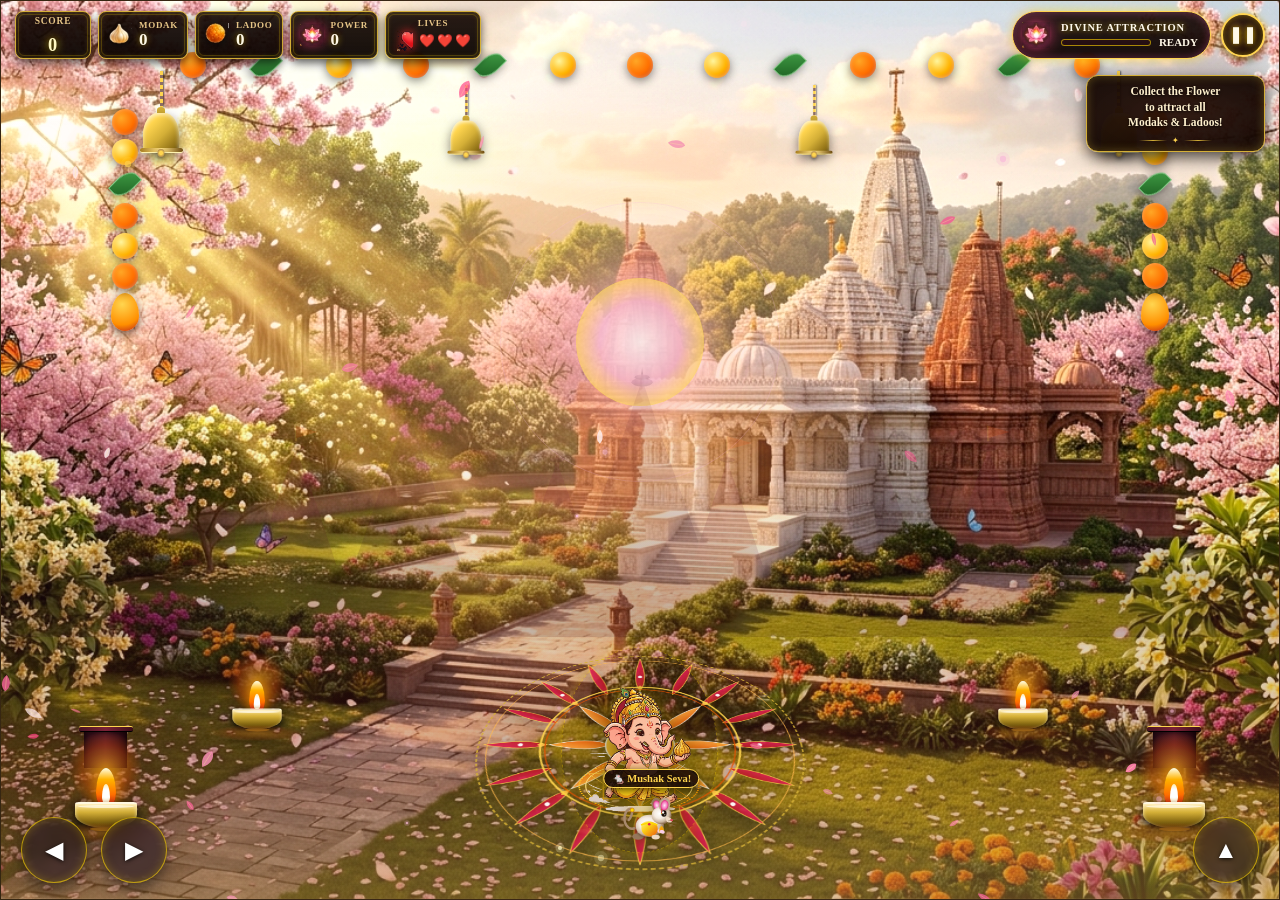
==== commit 89ba30ef: "Fix mobile touch steering, responsive bounds, seamless continue resume, and apply light divine backg" ====
--- a/index.html
+++ b/index.html
@@ -19,8 +19,8 @@
            LAYER 0: 10 SACRED DIVINE BACKGROUNDS (DUAL-LAYER CROSSFADE)
            ========================================== -->
       <div id="divine-background-wrapper" class="divine-background-wrapper" aria-hidden="true">
-        <div id="divine-bg-layer-a" class="divine-bg-layer is-active" style="background-image: url('assets/bg_game_temple_courtyard.jpg');"></div>
-        <div id="divine-bg-layer-b" class="divine-bg-layer" style="background-image: url('assets/bg_game_modak_orchard.jpg');"></div>
+        <div id="divine-bg-layer-a" class="divine-bg-layer is-active" style="background-image: url('assets/bg_blossom_garden.jpg');"></div>
+        <div id="divine-bg-layer-b" class="divine-bg-layer" style="background-image: url('assets/bg_temple_dawn.jpg');"></div>
         <div class="divine-bg-overlay"></div>
       </div>
 
@@ -708,6 +708,11 @@
       </div>
 
       <!-- ==========================================
+           FULL-SCREEN TOUCH & DRAG STEERING SURFACE FOR MOBILE / TABLET
+           ========================================== -->
+      <div id="touch-steering-surface" class="touch-steering-surface" aria-hidden="true"></div>
+
+      <!-- ==========================================
            TOUCH CONTROLS FOR MOBILE / TABLET / INTERACTIVE
            ========================================== -->
       <nav id="touch-controls" class="touch-controls" aria-label="Game Movement Controls">
--- a/css/style.css
+++ b/css/style.css
@@ -145,6 +145,7 @@
   opacity: 0;
   transition: opacity 1.8s cubic-bezier(0.4, 0, 0.2, 1);
   will-change: opacity;
+  filter: brightness(1.05) saturate(1.04);
 }
 
 .divine-bg-layer.is-active {
@@ -157,8 +158,7 @@
   left: 0;
   width: 100%;
   height: 100%;
-  background: radial-gradient(circle at center, rgba(0, 0, 0, 0.05) 0%, rgba(0, 0, 0, 0.35) 100%),
-              linear-gradient(180deg, rgba(0, 0, 0, 0.15) 0%, transparent 35%, transparent 65%, rgba(0, 0, 0, 0.45) 100%);
+  background: linear-gradient(180deg, rgba(255, 255, 255, 0.05) 0%, transparent 40%, rgba(20, 6, 12, 0.22) 100%);
   pointer-events: none;
   z-index: 1;
 }
@@ -1035,8 +1035,21 @@
   left: calc(var(--pillar-width) + 16px);
   right: calc(var(--pillar-width) + 16px);
   z-index: 6;
-  pointer-events: none;
+  pointer-events: auto;
   overflow: visible;
+}
+
+/* Full-Screen Touch & Drag Steering Surface for Mobile / Tablet */
+.touch-steering-surface {
+  position: absolute;
+  inset: 0;
+  z-index: 25;
+  touch-action: none !important;
+  pointer-events: auto !important;
+  user-select: none;
+  -webkit-user-select: none;
+  -webkit-touch-callout: none;
+  background: transparent;
 }
 
 /* ==========================================================================
@@ -4374,7 +4387,7 @@
 /* Frosted Glass Touch Controls */
 .touch-controls {
   position: absolute;
-  bottom: clamp(16px, 3vh, 32px);
+  bottom: max(16px, env(safe-area-inset-bottom, 16px) + 8px);
   left: 20px;
   right: 20px;
   display: flex;
@@ -4382,6 +4395,7 @@
   justify-content: space-between;
   pointer-events: none;
   z-index: 75;
+  touch-action: none !important;
 }
 
 .touch-controls-group-left {
@@ -4399,28 +4413,30 @@
   width: 66px;
   height: 66px;
   border-radius: 50%;
-  background: rgba(18, 12, 22, 0.42);
+  background: rgba(22, 14, 28, 0.55);
   backdrop-filter: blur(8px);
   -webkit-backdrop-filter: blur(8px);
-  border: 1.5px solid rgba(255, 255, 255, 0.4);
-  box-shadow: 0 6px 14px rgba(0, 0, 0, 0.5), inset 0 0 8px rgba(255, 255, 255, 0.15);
+  border: 1.8px solid rgba(255, 215, 0, 0.65);
+  box-shadow: 0 6px 16px rgba(0, 0, 0, 0.55), inset 0 0 10px rgba(255, 215, 0, 0.25);
   display: flex;
   align-items: center;
   justify-content: center;
   cursor: pointer;
   user-select: none;
   -webkit-user-select: none;
-  touch-action: manipulation;
-  transition: transform 0.12s ease, background-color 0.15s ease, border-color 0.15s ease;
+  -webkit-touch-callout: none;
+  touch-action: none !important;
+  pointer-events: auto !important;
+  transition: transform 0.1s ease, background-color 0.12s ease, border-color 0.12s ease;
   padding: 0;
 }
 
 .touch-glass-btn:active,
 .touch-glass-btn.is-pressed {
   transform: scale(0.92);
-  background: rgba(212, 175, 55, 0.4);
-  border-color: #ffd54f;
-  box-shadow: 0 0 14px rgba(255, 215, 0, 0.7);
+  background: rgba(230, 120, 23, 0.7);
+  border-color: #ffd700;
+  box-shadow: 0 0 16px rgba(255, 215, 0, 0.85);
 }
 
 .touch-triangle-arrow {
@@ -4880,17 +4896,17 @@
     display: none; /* Hide tip scroll on compact mobile to maximize playing arena */
   }
   .touch-controls {
-    bottom: clamp(12px, 2.4vh, 22px);
-    left: 10px;
-    right: 10px;
+    bottom: max(14px, env(safe-area-inset-bottom, 14px) + 8px);
+    left: 12px;
+    right: 12px;
     z-index: 75;
   }
   .touch-glass-btn {
-    width: 54px;
-    height: 54px;
+    width: clamp(58px, 14vw, 68px);
+    height: clamp(58px, 14vw, 68px);
   }
   .touch-triangle-arrow {
-    font-size: 20px;
-  }
-}
-
+    font-size: 22px;
+  }
+}
+
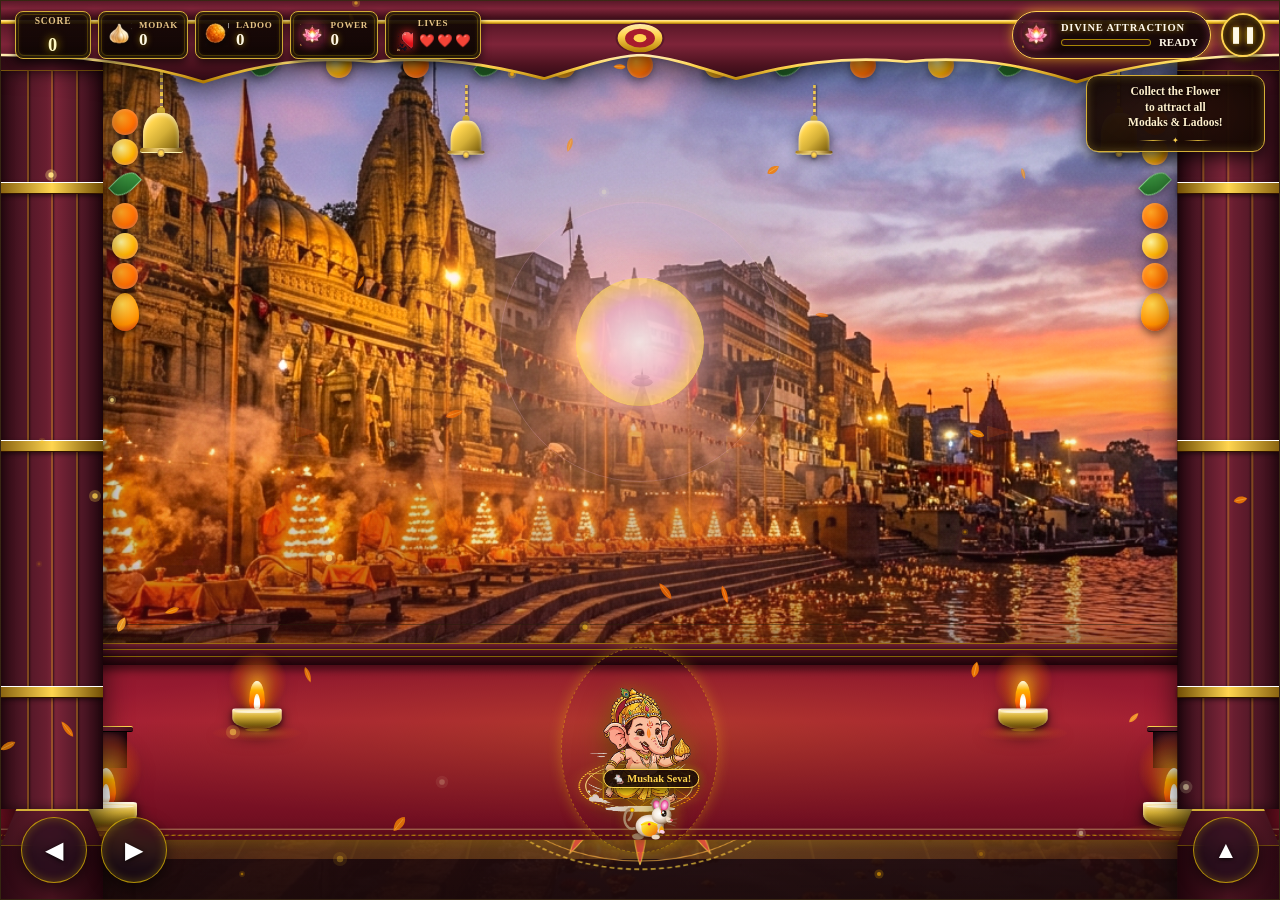
==== commit e3854e3d: "Restore side pillars, royal carpet floor, light Ganesh Puja & Shiva-Parvati backgrounds, and respons" ====
--- a/index.html
+++ b/index.html
@@ -19,8 +19,8 @@
            LAYER 0: 10 SACRED DIVINE BACKGROUNDS (DUAL-LAYER CROSSFADE)
            ========================================== -->
       <div id="divine-background-wrapper" class="divine-background-wrapper" aria-hidden="true">
-        <div id="divine-bg-layer-a" class="divine-bg-layer is-active" style="background-image: url('assets/bg_blossom_garden.jpg');"></div>
-        <div id="divine-bg-layer-b" class="divine-bg-layer" style="background-image: url('assets/bg_temple_dawn.jpg');"></div>
+        <div id="divine-bg-layer-a" class="divine-bg-layer is-active" style="background-image: url('assets/bg_7_ganga_aarti.jpg');"></div>
+        <div id="divine-bg-layer-b" class="divine-bg-layer" style="background-image: url('assets/bg_kailash_peaks.jpg');"></div>
         <div class="divine-bg-overlay"></div>
       </div>
 
@@ -167,6 +167,13 @@
 
         <!-- Courtyard Stone Floor with Perspective -->
         <div class="courtyard-floor">
+          <!-- Royal Devotional Carpet Runner for Lord Ganesh -->
+          <div class="temple-carpet-runner" aria-hidden="true">
+            <div class="carpet-border-outer"></div>
+            <div class="carpet-border-inner"></div>
+            <div class="carpet-plush-core"></div>
+          </div>
+
           <div class="stone-tiles-perspective">
             <div class="stone-grid-lines"></div>
             <div class="stone-glow-ambient"></div>
--- a/css/style.css
+++ b/css/style.css
@@ -431,23 +431,86 @@
   justify-content: flex-end;
 }
 
-/* Courtyard Stone Floor with Perspective (Transparent to let background stone terrace shine through) */
+/* Courtyard Stone Terrace & Stepped Base */
 .courtyard-terrace {
-  display: none !important;
+  position: absolute;
+  bottom: calc(var(--courtyard-height) - 18px);
+  left: 0;
+  right: 0;
+  height: 22px;
+  display: flex;
+  flex-direction: column;
+  z-index: 3;
+}
+
+.terrace-step {
+  width: 100%;
+  border-top: 1px solid rgba(255, 215, 0, 0.45);
+}
+
+.step-top {
+  height: 6px;
+  background: linear-gradient(180deg, #6e202f 0%, #47101c 100%);
+}
+
+.step-mid {
+  height: 7px;
+  background: linear-gradient(180deg, #531422 0%, #350914 100%);
+}
+
+.step-bottom {
+  height: 9px;
+  background: linear-gradient(180deg, #3a0914 0%, #1f040a 100%);
+  box-shadow: 0 4px 10px rgba(0, 0, 0, 0.65);
 }
 
 .courtyard-floor {
   position: relative;
   width: 100%;
   height: var(--courtyard-height);
-  background: transparent !important;
+  background: linear-gradient(180deg, rgba(46, 12, 20, 0.72) 0%, rgba(20, 4, 9, 0.90) 100%);
   perspective: 700px;
   overflow: visible;
-  box-shadow: none !important;
-}
-
-.stone-tiles-perspective {
-  display: none !important;
+  box-shadow: 0 -6px 20px rgba(0, 0, 0, 0.6);
+  border-top: 2px solid rgba(255, 215, 0, 0.55);
+}
+
+/* Royal Devotional Mandap Carpet Runner */
+.temple-carpet-runner {
+  position: absolute;
+  top: 0;
+  bottom: 0;
+  left: 6%;
+  right: 6%;
+  background: linear-gradient(180deg, #85162a 0%, #a31c34 45%, #6a0d1e 100%);
+  border-left: 3px solid #ffd700;
+  border-right: 3px solid #ffd700;
+  box-shadow: inset 0 0 20px rgba(0, 0, 0, 0.6), 0 0 16px rgba(255, 215, 0, 0.25);
+  transform: rotateX(46deg);
+  transform-origin: top center;
+  overflow: hidden;
+  z-index: 2;
+}
+
+.carpet-border-outer {
+  position: absolute;
+  inset: 4px;
+  border: 1.5px dashed rgba(255, 215, 0, 0.7);
+  pointer-events: none;
+}
+
+.carpet-border-inner {
+  position: absolute;
+  inset: 10px;
+  border: 1px solid rgba(255, 235, 150, 0.5);
+  pointer-events: none;
+}
+
+.carpet-plush-core {
+  position: absolute;
+  inset: 14px;
+  background: radial-gradient(ellipse at center, rgba(255, 215, 0, 0.15) 0%, transparent 70%);
+  pointer-events: none;
 }
 
 .stone-tiles-perspective {
@@ -455,6 +518,7 @@
   inset: -10% -20% -10% -20%;
   transform: rotateX(46deg);
   transform-origin: top center;
+  z-index: 1;
   background-image: 
     linear-gradient(rgba(212, 175, 55, 0.12) 1px, transparent 1px),
     linear-gradient(90deg, rgba(212, 175, 55, 0.12) 1px, transparent 1px),
@@ -519,16 +583,33 @@
 
 /* GRAND CUSPED TORANA ARCH (TOP ENTRANCE) */
 .torana-arch-container {
-  display: none !important;
+  position: absolute;
+  top: 0;
+  left: 0;
+  right: 0;
+  height: var(--arch-height);
+  z-index: 7;
+  pointer-events: none;
+  filter: drop-shadow(0 6px 14px rgba(0, 0, 0, 0.65));
 }
 
 .torana-svg {
-  display: none !important;
-}
-
-/* CARVED TEMPLE PILLARS (Integrated with background scenes) */
+  width: 100%;
+  height: 100%;
+  display: block;
+}
+
+/* CARVED TEMPLE PILLARS (FRAMING THE LEFT & RIGHT AS IN THE REFERENCE PIC) */
 .temple-pillar {
-  display: none !important;
+  position: absolute;
+  top: 0;
+  bottom: 0;
+  width: var(--pillar-width);
+  z-index: 6;
+  display: flex;
+  flex-direction: column;
+  pointer-events: none;
+  filter: drop-shadow(0 4px 14px rgba(0, 0, 0, 0.65));
 }
 
 .pillar-left {
@@ -1120,75 +1201,7 @@
   }
 }
 
-/* ==========================================================================
-   MOBILE TOUCH CONTROLS
-   ========================================================================== */
-.touch-controls {
-  position: absolute;
-  bottom: calc(var(--courtyard-height) * 0.12);
-  left: calc(var(--pillar-width) + 12px);
-  right: calc(var(--pillar-width) + 12px);
-  z-index: 9;
-  display: flex;
-  justify-content: space-between;
-  pointer-events: none;
-}
-
-.touch-btn {
-  display: flex;
-  flex-direction: column;
-  align-items: center;
-  justify-content: center;
-  min-width: clamp(56px, 8vw, 84px);
-  height: clamp(48px, 6.5vh, 64px);
-  padding: 6px 14px;
-  background: linear-gradient(135deg, rgba(99, 19, 34, 0.92) 0%, rgba(64, 9, 20, 0.96) 100%);
-  border: 1.5px solid #ffd54f;
-  border-radius: 8px;
-  box-shadow: 0 4px 12px rgba(0, 0, 0, 0.6), inset 0 1px 0 rgba(255, 235, 170, 0.35);
-  color: #ffd54f;
-  font-family: inherit;
-  font-size: clamp(10px, 1.3vw, 13px);
-  font-weight: bold;
-  letter-spacing: 0.8px;
-  cursor: pointer;
-  pointer-events: auto;
-  user-select: none;
-  -webkit-user-select: none;
-  touch-action: none;
-  transition: transform 0.1s ease, box-shadow 0.1s ease, background-color 0.1s ease;
-}
-
-.touch-arrow {
-  font-size: clamp(16px, 2.2vw, 22px);
-  line-height: 1;
-  margin-bottom: 2px;
-  color: #fff8e7;
-  text-shadow: 0 0 8px rgba(255, 215, 0, 0.7);
-}
-
-.touch-label {
-  font-size: 0.8em;
-  color: #ffd54f;
-}
-
-.touch-btn:hover {
-  background: linear-gradient(135deg, rgba(125, 24, 44, 0.95) 0%, rgba(85, 12, 27, 0.98) 100%);
-  box-shadow: 0 0 14px rgba(255, 215, 0, 0.6);
-}
-
-.touch-btn:active,
-.touch-btn.is-pressed {
-  transform: scale(0.94);
-  background: linear-gradient(135deg, #a81c2d 0%, #631322 100%);
-  box-shadow: inset 0 2px 6px rgba(0, 0, 0, 0.7), 0 0 16px rgba(255, 215, 0, 0.9);
-  border-color: #fff9c4;
-}
-
-.touch-btn:focus-visible {
-  outline: 2px solid #ffd54f;
-  outline-offset: 3px;
-}
+/* Touch controls styling is managed in the frosted glass controls section below */
 
 /* ==========================================================================
    KEYFRAME ANIMATIONS FOR GANESH JI
@@ -3931,16 +3944,9 @@
   }
 
   .touch-controls {
-    bottom: calc(var(--courtyard-height) * 0.08);
-    left: calc(var(--pillar-width) + 4px);
-    right: calc(var(--pillar-width) + 4px);
-  }
-
-  .touch-btn {
-    min-width: 46px;
-    height: 40px;
-    padding: 3px 8px;
-    font-size: 10px;
+    bottom: max(16px, env(safe-area-inset-bottom, 16px) + 8px);
+    left: 14px;
+    right: 14px;
   }
 
   .hud-effects-tray {
